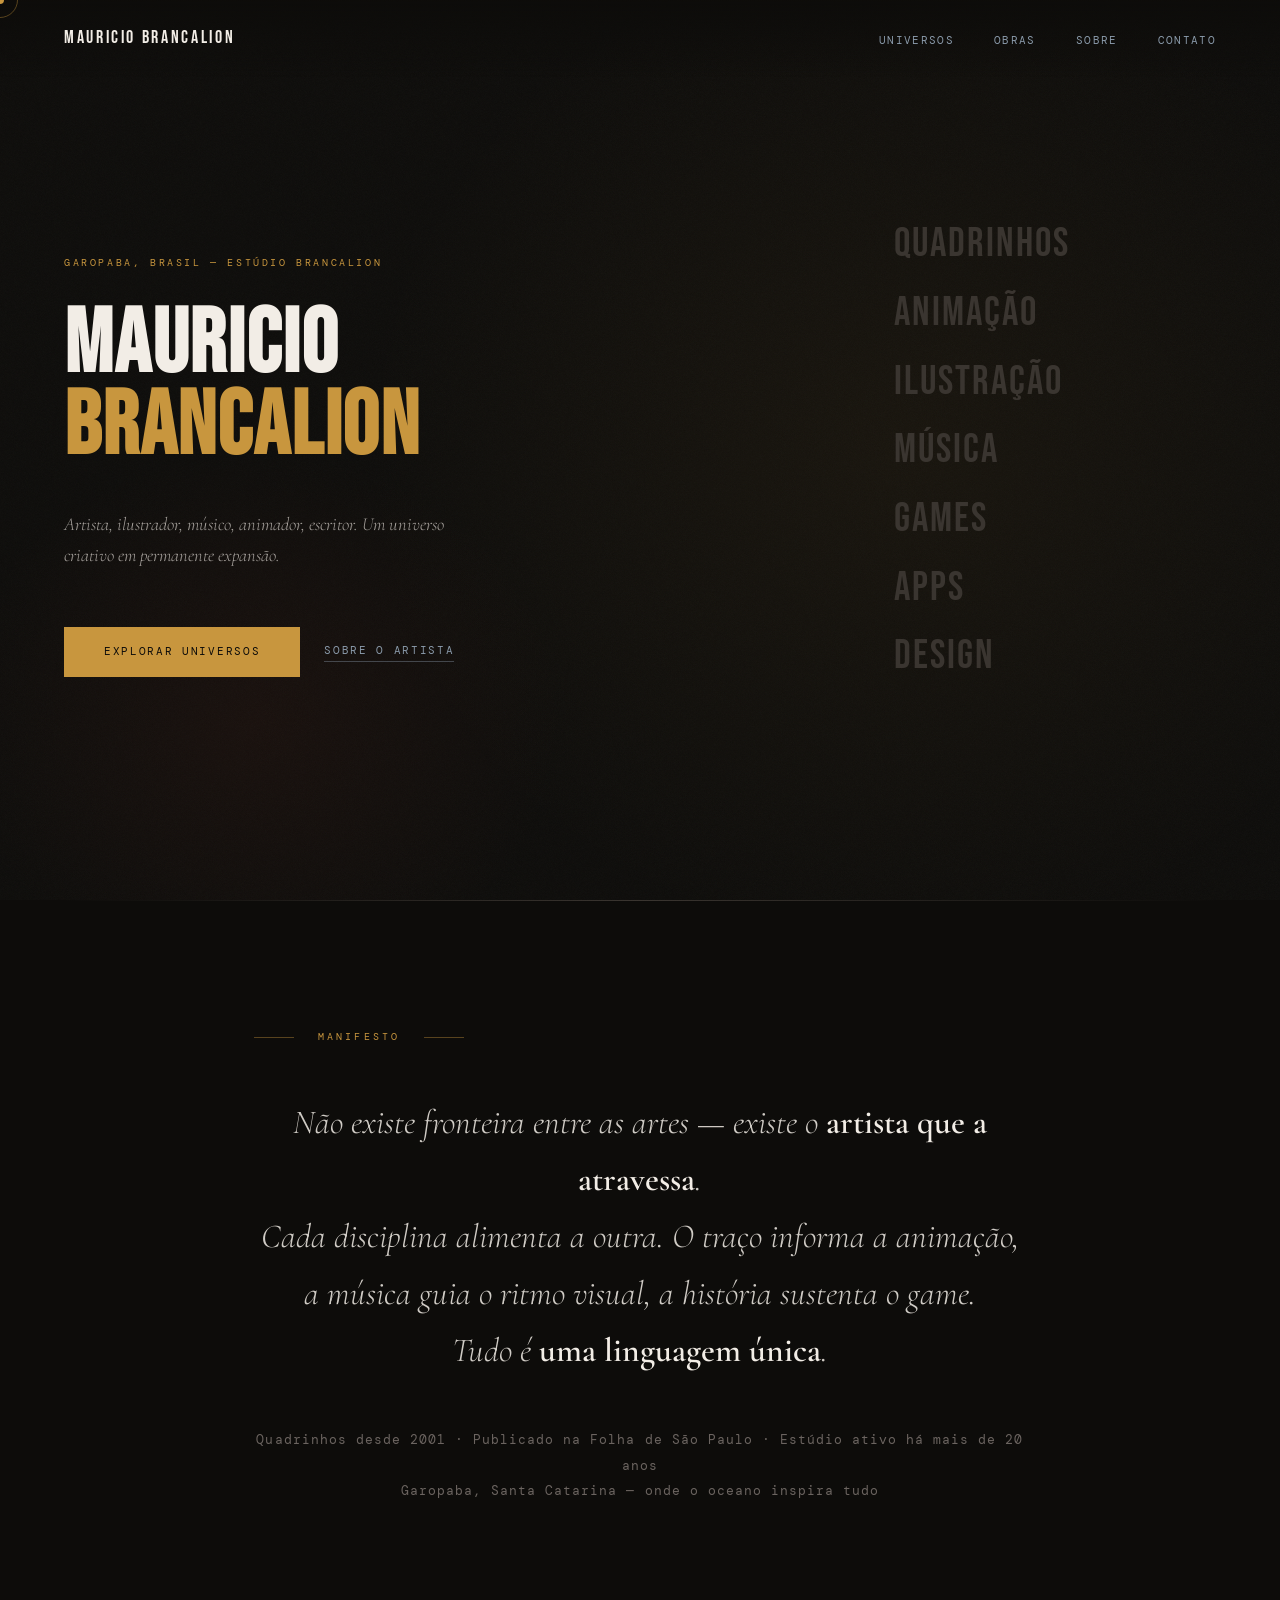
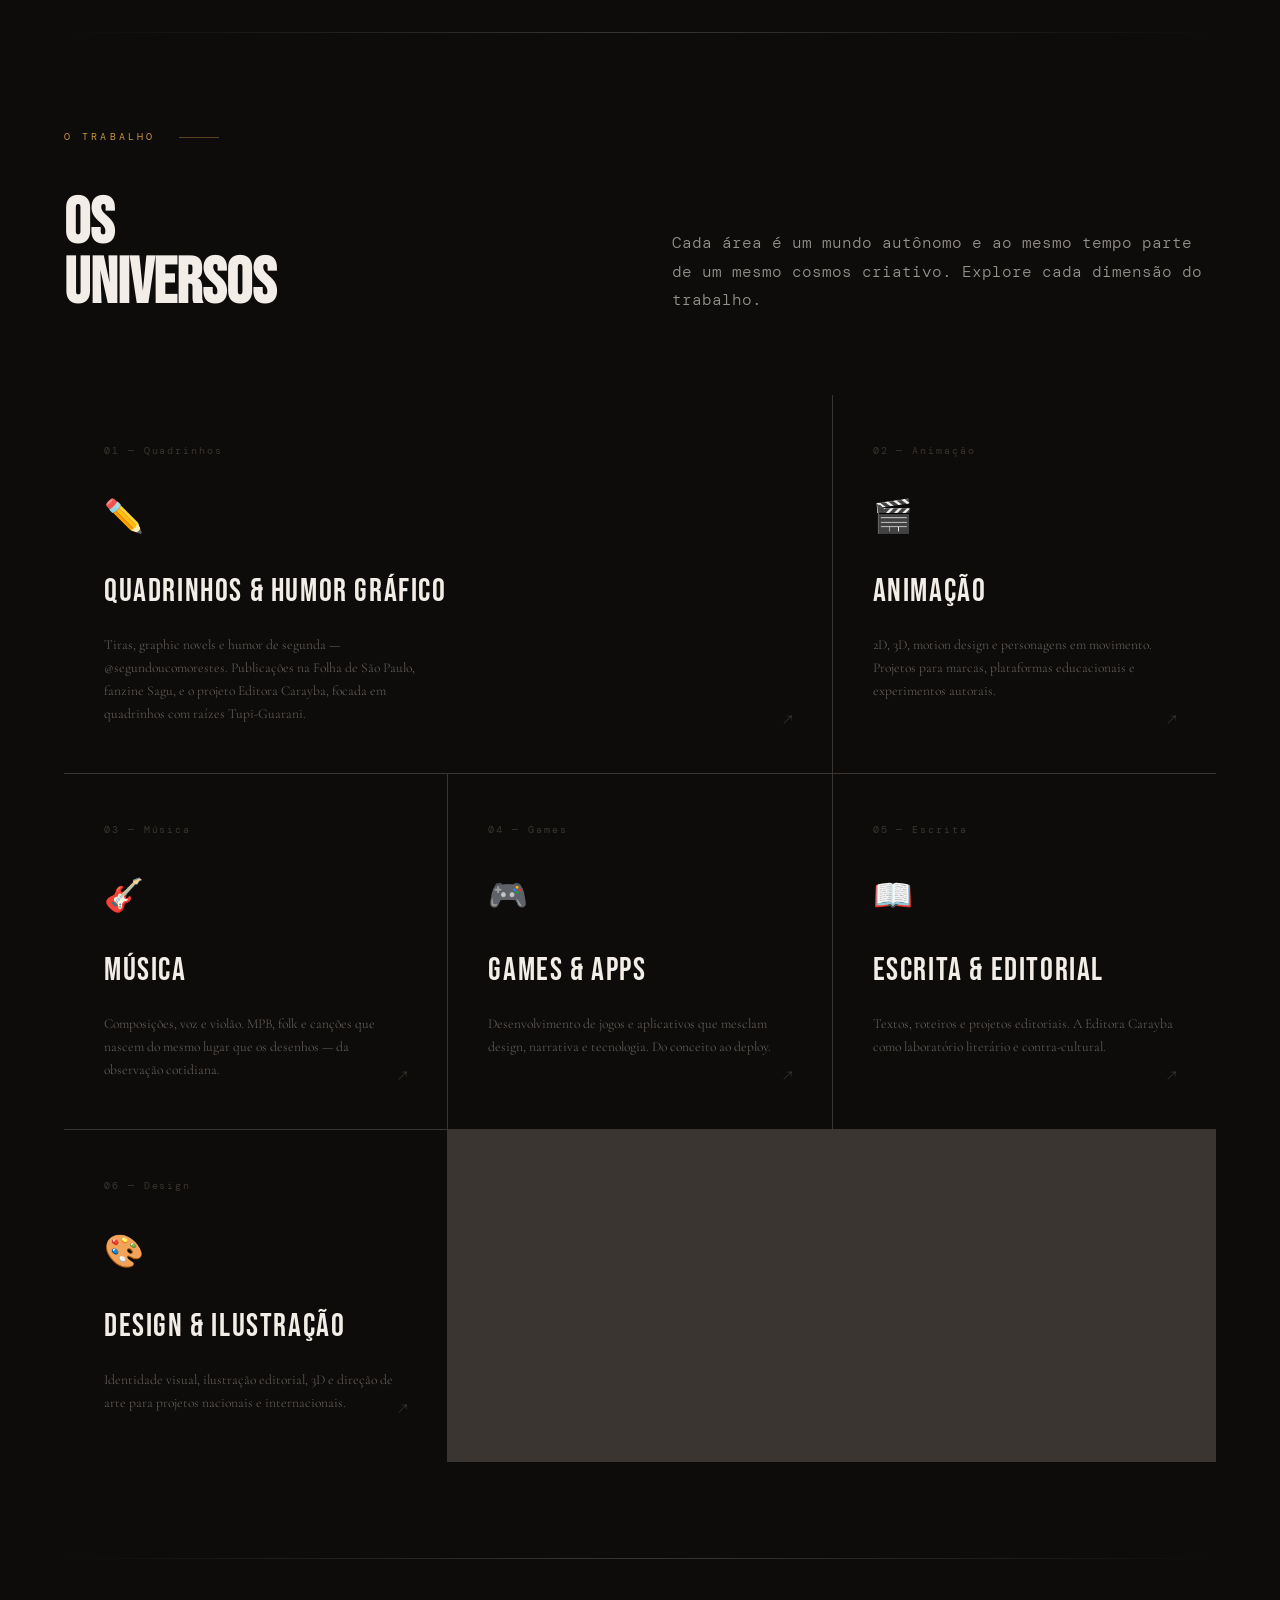
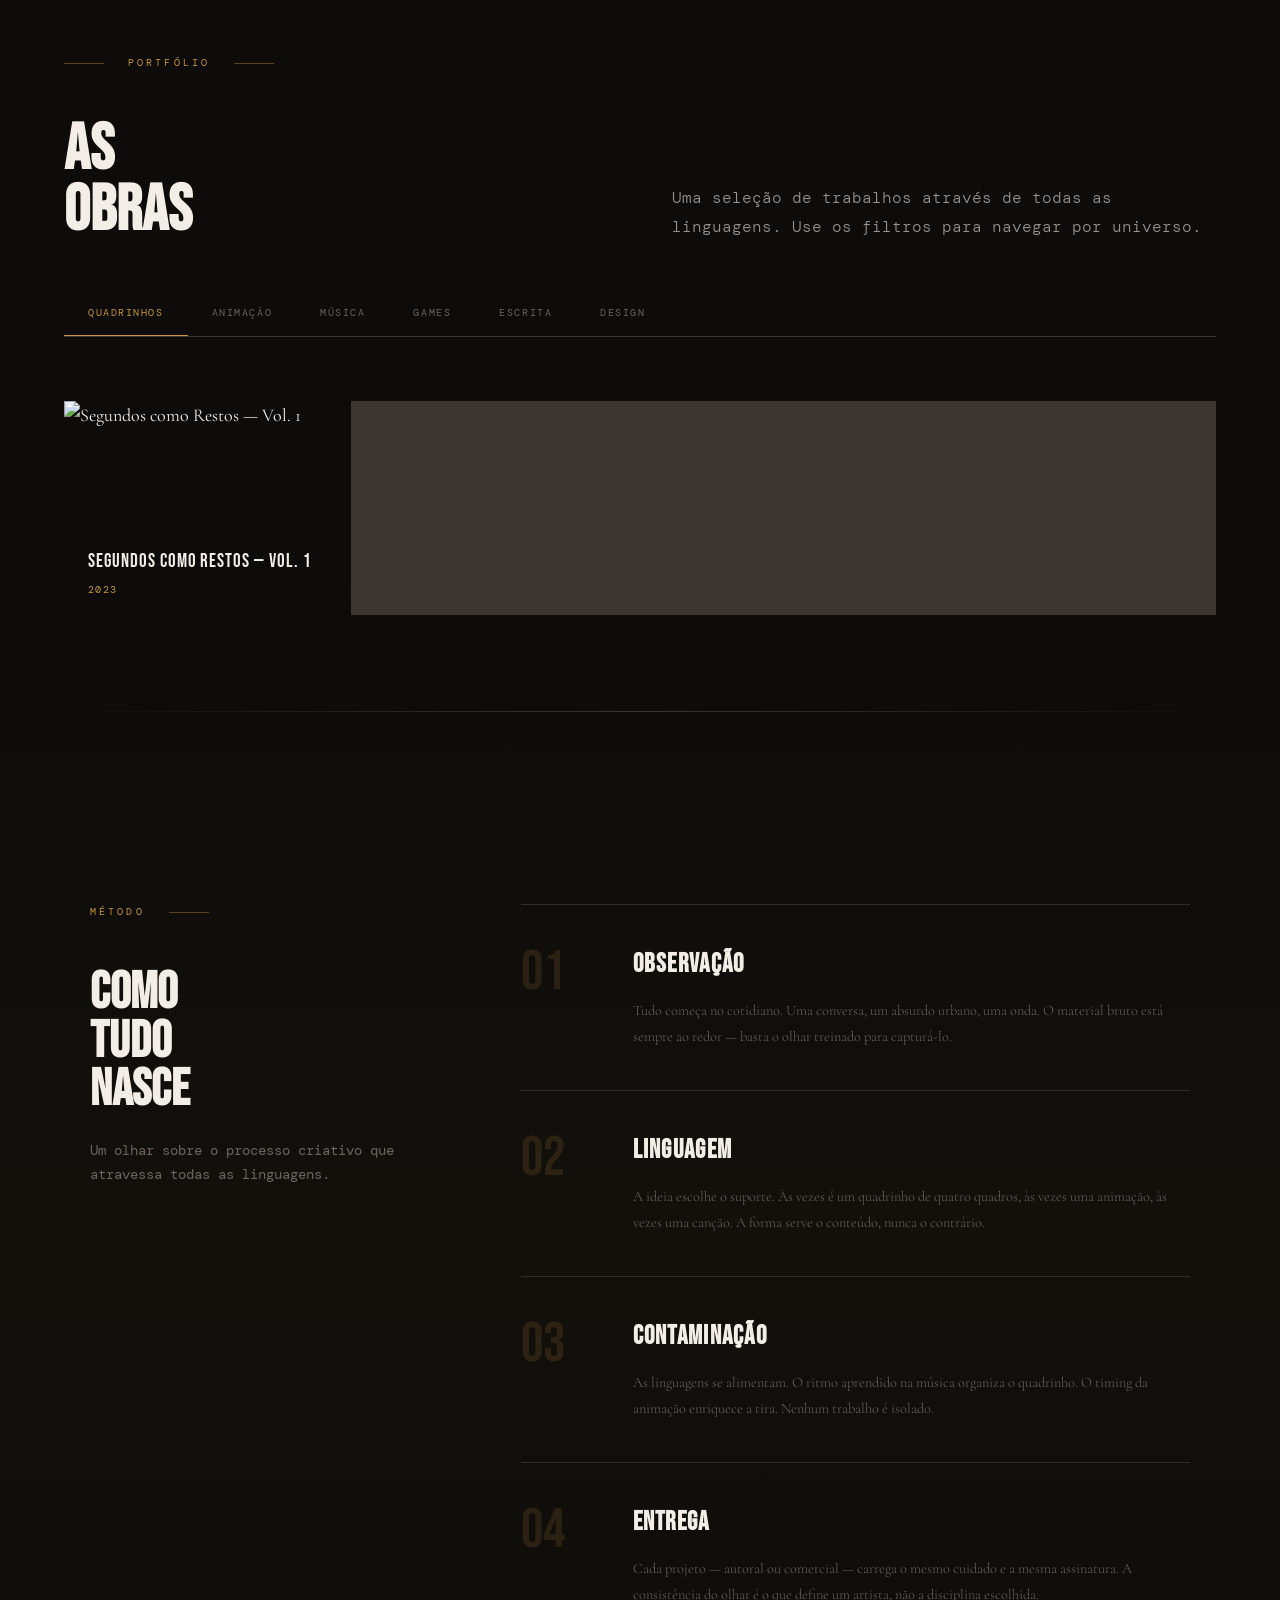
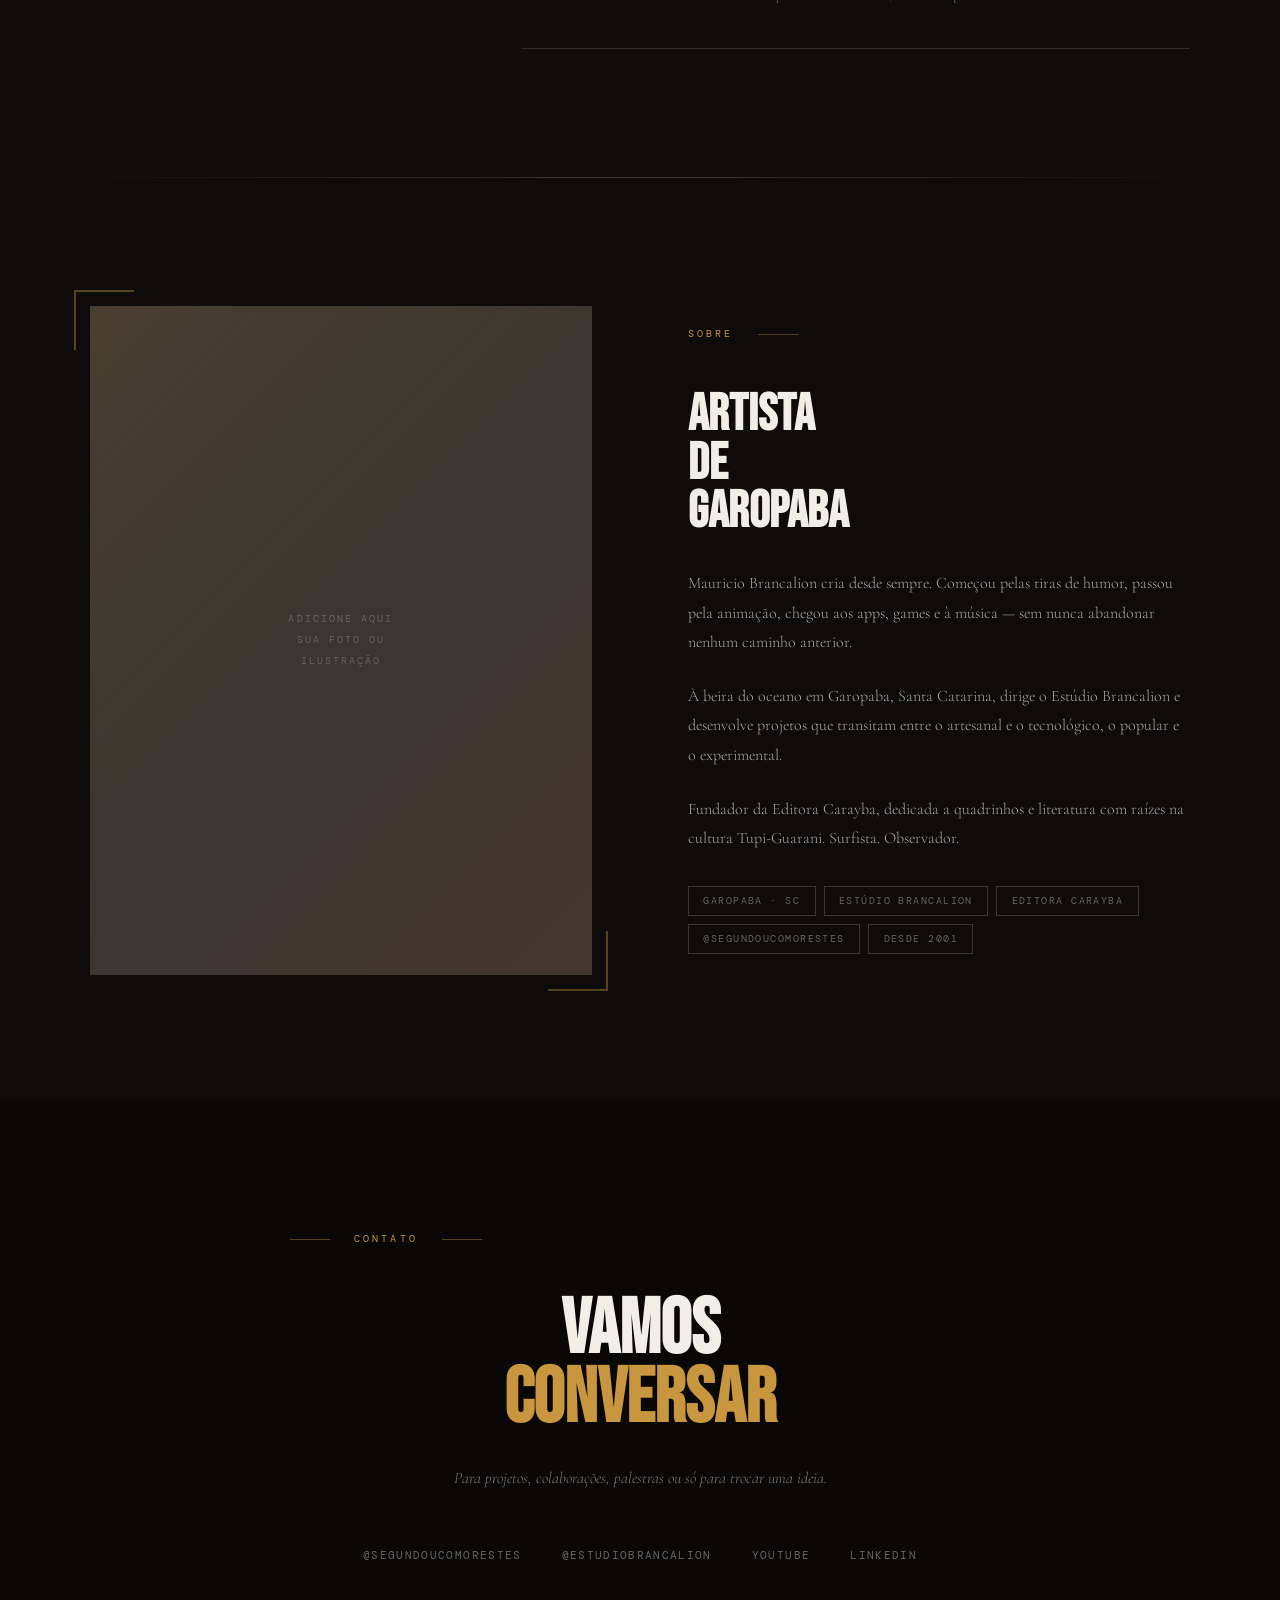
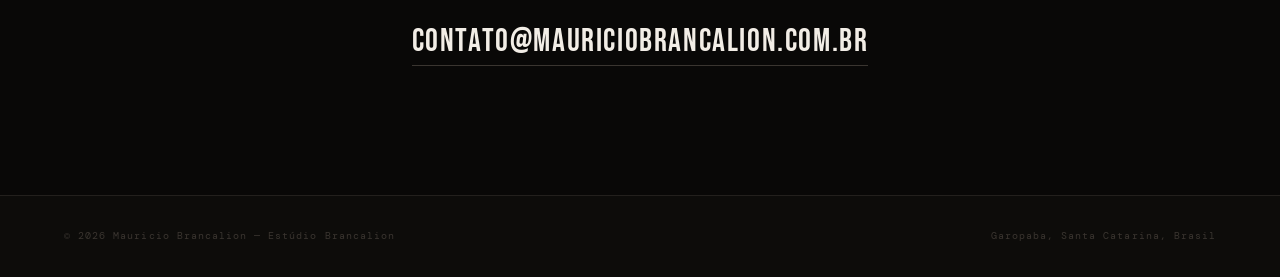
==== index.html @ 45f0e04e "Add files via upload" ====
<!DOCTYPE html>
<html lang="pt-BR">
<head>
<meta charset="UTF-8">
<meta name="viewport" content="width=device-width, initial-scale=1.0">
<meta name="description" content="Mauricio Brancalion — Artista multimídia. Quadrinhos, animação, música, games, design e escrita. Garopaba, Brasil.">
<meta property="og:title" content="Mauricio Brancalion">
<meta property="og:description" content="Artista multimídia. Um universo criativo em permanente expansão.">
<meta property="og:image" content="assets/images/og-image.jpg">
<title>Mauricio Brancalion</title>
<link rel="stylesheet" href="assets/css/base.css">
<style>
/* ── HERO ─────────────────────────────────────────── */
#hero {
  min-height: 100vh;
  display: grid;
  grid-template-columns: 1fr 1fr;
  position: relative;
  overflow: hidden;
}
.hero-bg {
  position: absolute; inset: 0;
  background:
    radial-gradient(ellipse 60% 80% at 70% 50%, rgba(200,150,62,0.06) 0%, transparent 70%),
    radial-gradient(ellipse 40% 50% at 20% 80%, rgba(158,61,43,0.08) 0%, transparent 60%);
}
.hero-grain {
  position: absolute; inset: 0; opacity: 0.035;
  background-image: url("data:image/svg+xml,%3Csvg viewBox='0 0 512 512' xmlns='http://www.w3.org/2000/svg'%3E%3Cfilter id='n'%3E%3CfeTurbulence type='fractalNoise' baseFrequency='0.75' numOctaves='4' stitchTiles='stitch'/%3E%3C/filter%3E%3Crect width='100%25' height='100%25' filter='url(%23n)'/%3E%3C/svg%3E");
  background-size: 256px;
}
.hero-left {
  display: flex; flex-direction: column; justify-content: center;
  padding: 8rem 4rem 6rem; position: relative; z-index: 2;
}
.hero-eyebrow {
  font-family: var(--mono); font-size: 0.65rem;
  letter-spacing: 0.25em; text-transform: uppercase;
  color: var(--amber); margin-bottom: 2rem;
  opacity: 0; animation: fadeUp 0.8s ease 0.3s forwards;
}
.hero-name {
  font-family: var(--display);
  font-size: clamp(3.5rem, 7vw, 7rem);
  line-height: 0.92; letter-spacing: 0.02em; color: var(--paper);
  opacity: 0; animation: fadeUp 0.8s ease 0.5s forwards;
}
.hero-name span { display: block; color: var(--amber); }
.hero-tagline {
  margin-top: 2.5rem; font-size: 1.15rem; font-weight: 300;
  font-style: italic; color: rgba(242,237,230,0.65); max-width: 380px;
  line-height: 1.7; opacity: 0; animation: fadeUp 0.8s ease 0.7s forwards;
}
.hero-cta {
  margin-top: 3.5rem; display: flex; gap: 1.5rem; align-items: center;
  opacity: 0; animation: fadeUp 0.8s ease 0.9s forwards;
}
.hero-right {
  position: relative; display: flex;
  align-items: center; justify-content: center; z-index: 2;
}
.hero-disciplines { display: flex; flex-direction: column; gap: 0.2rem; padding: 4rem 2rem; }
.discipline-item {
  font-family: var(--display);
  font-size: clamp(1.8rem, 3.2vw, 3rem);
  letter-spacing: 0.05em; color: var(--dim);
  transition: color 0.3s, transform 0.3s; cursor: none;
  display: flex; align-items: center; gap: 1rem;
  opacity: 0; animation: slideRight 0.6s ease forwards;
}
.discipline-item:nth-child(1){animation-delay:0.6s}
.discipline-item:nth-child(2){animation-delay:0.75s}
.discipline-item:nth-child(3){animation-delay:0.9s}
.discipline-item:nth-child(4){animation-delay:1.05s}
.discipline-item:nth-child(5){animation-delay:1.2s}
.discipline-item:nth-child(6){animation-delay:1.35s}
.discipline-item:nth-child(7){animation-delay:1.5s}
.discipline-item:hover { color: var(--paper); transform: translateX(12px); }
.discipline-item:hover .d-num { color: var(--amber); }
.d-num {
  font-family: var(--mono); font-size: 0.6rem;
  color: transparent; transition: color 0.3s; min-width: 28px;
}

/* ── MANIFESTO ────────────────────────────────────── */
#manifesto { padding: 8rem 4rem; max-width: 900px; margin: 0 auto; text-align: center; }
.manifesto-text {
  font-size: clamp(1.4rem, 2.8vw, 2.1rem);
  font-weight: 300; line-height: 1.7;
  color: rgba(242,237,230,0.85); font-style: italic;
}
.manifesto-text strong { font-style: normal; font-weight: 600; color: var(--paper); }
.manifesto-sub {
  margin-top: 3rem; font-family: var(--mono); font-size: 0.8rem;
  color: var(--mid); letter-spacing: 0.08em; line-height: 2;
}

/* ── UNIVERSOS ────────────────────────────────────── */
#universos { padding: 6rem 4rem; }
.universos-intro {
  display: grid; grid-template-columns: 1fr 1fr;
  gap: 4rem; margin-bottom: 5rem; align-items: end;
}
.universos-intro h2 {
  font-family: var(--display); font-size: clamp(3rem, 5vw, 5rem); line-height: 0.95;
}
.universos-intro p {
  font-size: 1rem; font-weight: 300; color: rgba(242,237,230,0.6);
  line-height: 1.8; font-family: var(--mono);
}
.universos-grid {
  display: grid; grid-template-columns: repeat(3, 1fr);
  gap: 1px; background: var(--dim);
}
.universo-card {
  background: var(--ink); padding: 3rem 2.5rem;
  position: relative; overflow: hidden; cursor: none;
  transition: background 0.4s; text-decoration: none;
  color: inherit; display: block;
}
.universo-card:hover { background: #141210; }
.universo-card::after {
  content: ''; position: absolute; bottom: 0; left: 0;
  height: 3px; width: 0;
  background: var(--card-color, var(--amber));
  transition: width 0.4s ease;
}
.universo-card:hover::after { width: 100%; }
.universo-card.wide { grid-column: span 2; }
.card-num { font-family: var(--mono); font-size: 0.6rem; color: var(--dim); letter-spacing: 0.2em; margin-bottom: 2rem; }
.card-icon { font-size: 2rem; margin-bottom: 1.5rem; display: block; }
.card-title {
  font-family: var(--display); font-size: 2rem; letter-spacing: 0.05em;
  margin-bottom: 1rem; color: var(--paper); transition: color 0.3s;
}
.universo-card:hover .card-title { color: var(--card-color, var(--amber)); }
.card-desc { font-size: 0.85rem; color: var(--mid); line-height: 1.7; font-weight: 300; max-width: 320px; }
.card-arrow {
  position: absolute; bottom: 2.5rem; right: 2.5rem;
  font-size: 1.2rem; color: var(--dim); transition: transform 0.3s, color 0.3s;
}
.universo-card:hover .card-arrow { transform: translate(4px,-4px); color: var(--card-color, var(--amber)); }

/* ── OBRAS ────────────────────────────────────────── */
#obras { padding: 6rem 4rem; }
.obras-tabs {
  display: flex; gap: 0; margin-bottom: 4rem;
  border-bottom: 1px solid var(--dim); overflow-x: auto;
  position: relative; z-index: 1;
}
.obras-nav-btn {
  font-family: var(--mono); font-size: 0.65rem; letter-spacing: 0.15em;
  text-transform: uppercase; padding: 1rem 1.5rem;
  background: none; border: none; color: var(--mid);
  cursor: none; transition: color 0.3s;
  border-bottom: 2px solid transparent; margin-bottom: -1px;
  white-space: nowrap;
}
.obras-nav-btn:hover { color: var(--paper); }
.obras-nav-btn.active { color: var(--amber); border-bottom-color: var(--amber); }
.obras-panel { display: none; }
.obras-panel.active { display: block; }
.obras-grid {
  display: grid; grid-template-columns: repeat(auto-fill, minmax(280px, 1fr));
  gap: 2px; background: var(--dim);
}
.obra-card {
  background: var(--ink); position: relative; overflow: hidden;
  cursor: none; aspect-ratio: 4/3; display: flex; align-items: flex-end;
}
.obra-card img {
  position: absolute; inset: 0; width: 100%; height: 100%;
  object-fit: cover; transition: transform 0.5s ease, filter 0.4s;
  filter: grayscale(0.2);
}
.obra-card:hover img { transform: scale(1.04); filter: grayscale(0); }
.obra-info {
  position: relative; z-index: 2; padding: 1.5rem;
  background: linear-gradient(to top, rgba(13,12,10,0.95) 0%, transparent 100%);
  width: 100%; transform: translateY(6px);
  transition: transform 0.3s;
}
.obra-card:hover .obra-info { transform: translateY(0); }
.obra-titulo { font-family: var(--display); font-size: 1.2rem; letter-spacing: 0.05em; }
.obra-ano { font-family: var(--mono); font-size: 0.6rem; color: var(--amber); letter-spacing: 0.15em; margin-top: 0.3rem; }
.obra-placeholder {
  position: absolute; inset: 0; background: var(--dim);
  display: flex; align-items: center; justify-content: center;
}
.obra-placeholder-txt { font-family: var(--mono); font-size: 0.65rem; color: var(--mid); letter-spacing: 0.15em; }
.obras-vazio {
  padding: 6rem 2rem; text-align: center;
  font-family: var(--mono); font-size: 0.8rem; color: var(--dim);
  letter-spacing: 0.1em; line-height: 2.5;
}

/* ── PROCESSO ─────────────────────────────────────── */
#processo {
  padding: 8rem 4rem;
  background: linear-gradient(180deg, transparent 0%, rgba(200,150,62,0.03) 50%, transparent 100%);
}
.processo-inner { max-width: 1100px; margin: 0 auto; }
.processo-grid { display: grid; grid-template-columns: 1fr 2fr; gap: 6rem; margin-top: 4rem; }
.processo-sticky { position: sticky; top: 6rem; }
.processo-sticky h2 { font-family: var(--display); font-size: clamp(2.5rem, 4vw, 4rem); line-height: 0.95; margin-bottom: 1.5rem; }
.processo-sticky p { font-size: 0.85rem; font-family: var(--mono); color: var(--mid); line-height: 1.8; }
.processo-items { display: flex; flex-direction: column; }
.processo-item {
  padding: 2.5rem 0; border-bottom: 1px solid rgba(58,53,48,0.8);
  display: grid; grid-template-columns: 80px 1fr; gap: 2rem;
}
.processo-item:first-child { border-top: 1px solid rgba(58,53,48,0.8); }
.pi-num {
  font-family: var(--display); font-size: 3.5rem;
  color: rgba(200,150,62,0.15); line-height: 1; transition: color 0.3s;
}
.processo-item:hover .pi-num { color: rgba(200,150,62,0.5); }
.pi-content h3 { font-family: var(--display); font-size: 1.6rem; letter-spacing: 0.05em; margin-bottom: 0.75rem; }
.pi-content p { font-size: 0.9rem; font-weight: 300; color: var(--mid); line-height: 1.8; }

/* ── SOBRE ────────────────────────────────────────── */
#sobre { padding: 8rem 4rem; }
.sobre-inner { max-width: 1100px; margin: 0 auto; display: grid; grid-template-columns: 1fr 1fr; gap: 6rem; align-items: center; }
.sobre-visual { position: relative; }
.sobre-photo {
  width: 100%; aspect-ratio: 3/4; object-fit: cover;
  filter: grayscale(0.15); display: block;
}
.sobre-photo-placeholder {
  width: 100%; aspect-ratio: 3/4;
  background: var(--dim); position: relative; overflow: hidden;
  display: flex; align-items: center; justify-content: center; flex-direction: column; gap: 1rem;
}
.sobre-photo-placeholder::before {
  content: ''; position: absolute; inset: 0;
  background: linear-gradient(135deg, rgba(200,150,62,0.1) 0%, transparent 50%),
              linear-gradient(315deg, rgba(158,61,43,0.1) 0%, transparent 50%);
}
.photo-label { font-family: var(--mono); font-size: 0.65rem; letter-spacing: 0.2em; color: var(--mid); text-transform: uppercase; text-align: center; line-height: 2; position: relative; }
.frame-tl { position: absolute; top: -16px; left: -16px; width: 60px; height: 60px; border-top: 2px solid var(--amber); border-left: 2px solid var(--amber); opacity: 0.4; }
.frame-br { position: absolute; bottom: -16px; right: -16px; width: 60px; height: 60px; border-bottom: 2px solid var(--amber); border-right: 2px solid var(--amber); opacity: 0.4; }
.sobre-text h2 { font-family: var(--display); font-size: clamp(2.5rem, 4vw, 4rem); line-height: 0.95; margin-bottom: 2rem; }
.sobre-text p { font-size: 1rem; font-weight: 300; color: rgba(242,237,230,0.7); line-height: 1.85; margin-bottom: 1.5rem; }
.sobre-tags { display: flex; flex-wrap: wrap; gap: 0.5rem; margin-top: 2rem; }
.tag {
  font-family: var(--mono); font-size: 0.6rem; letter-spacing: 0.15em;
  text-transform: uppercase; padding: 0.4rem 0.9rem;
  border: 1px solid var(--dim); color: var(--mid);
  transition: border-color 0.3s, color 0.3s; cursor: none;
}
.tag:hover { border-color: var(--amber); color: var(--amber); }

/* ── CONTATO ──────────────────────────────────────── */
#contato { padding: 8rem 4rem; background: #090807; text-align: center; }
.contato-inner { max-width: 700px; margin: 0 auto; }
.contato-inner h2 { font-family: var(--display); font-size: clamp(3rem, 6vw, 6rem); line-height: 0.9; margin-bottom: 2rem; }
.contato-inner h2 span { color: var(--amber); }
.contato-inner > p { font-size: 1rem; font-weight: 300; font-style: italic; color: rgba(242,237,230,0.5); margin-bottom: 3rem; }
.social-links { display: flex; justify-content: center; flex-wrap: wrap; gap: 2.5rem; list-style: none; margin-bottom: 3rem; }
.social-links a { font-family: var(--mono); font-size: 0.7rem; letter-spacing: 0.12em; text-transform: uppercase; color: var(--mid); text-decoration: none; transition: color 0.3s; }
.social-links a:hover { color: var(--amber); }
.contato-email {
  font-family: var(--display); font-size: clamp(1.2rem, 2.5vw, 2rem);
  letter-spacing: 0.05em; color: var(--paper); text-decoration: none;
  border-bottom: 1px solid var(--dim); padding-bottom: 4px;
  transition: border-color 0.3s, color 0.3s;
}
.contato-email:hover { color: var(--amber); border-color: var(--amber); }

/* ── MOBILE ───────────────────────────────────────── */
@media (max-width: 900px) {
  #hero { grid-template-columns: 1fr; }
  .hero-left { padding: 7rem 1.5rem 3rem; }
  .hero-right { padding: 2rem 1.5rem 4rem; }
  .hero-disciplines { padding: 0; }
  #manifesto { padding: 5rem 1.5rem; }
  #universos { padding: 5rem 1.5rem; }
  .universos-intro { grid-template-columns: 1fr; gap: 2rem; }
  .universos-grid { grid-template-columns: 1fr; }
  .universo-card.wide { grid-column: span 1; }
  #obras { padding: 5rem 1.5rem; }
  #processo { padding: 5rem 1.5rem; }
  .processo-grid { grid-template-columns: 1fr; gap: 3rem; }
  .processo-sticky { position: static; }
  #sobre { padding: 5rem 1.5rem; }
  .sobre-inner { grid-template-columns: 1fr; gap: 3rem; }
  #contato { padding: 5rem 1.5rem; }
}
</style>
</head>
<body>

<div class="cursor" id="cursor"></div>
<div class="cursor-ring" id="cursorRing"></div>

<nav>
  <a href="#" class="nav-logo">MAURICIO BRANCALION</a>
  <ul class="nav-links">
    <li><a href="#universos">Universos</a></li>
    <li><a href="#obras">Obras</a></li>
    <li><a href="#sobre">Sobre</a></li>
    <li><a href="#contato">Contato</a></li>
  </ul>
</nav>

<!-- ── HERO ── -->
<section id="hero">
  <div class="hero-bg"></div>
  <div class="hero-grain"></div>
  <div class="hero-left">
    <p class="hero-eyebrow">Garopaba, Brasil — Estúdio Brancalion</p>
    <h1 class="hero-name">
      Mauricio<br>
      <span>Brancalion</span>
    </h1>
    <p class="hero-tagline">Artista, ilustrador, músico, animador, escritor. Um universo criativo em permanente expansão.</p>
    <div class="hero-cta">
      <a href="#universos" class="btn-primary">Explorar universos</a>
      <a href="#sobre" class="btn-ghost">Sobre o artista</a>
    </div>
  </div>
  <div class="hero-right">
    <div class="hero-disciplines">
      <div class="discipline-item"><span class="d-num">01</span>Quadrinhos</div>
      <div class="discipline-item"><span class="d-num">02</span>Animação</div>
      <div class="discipline-item"><span class="d-num">03</span>Ilustração</div>
      <div class="discipline-item"><span class="d-num">04</span>Música</div>
      <div class="discipline-item"><span class="d-num">05</span>Games</div>
      <div class="discipline-item"><span class="d-num">06</span>Apps</div>
      <div class="discipline-item"><span class="d-num">07</span>Design</div>
    </div>
  </div>
</section>

<div class="divider"></div>

<!-- ── MANIFESTO ── -->
<section id="manifesto">
  <div class="section-label">Manifesto</div>
  <p class="manifesto-text reveal">
    Não existe fronteira entre as artes —
    existe o <strong>artista que a atravessa</strong>.<br>
    Cada disciplina alimenta a outra.
    O traço informa a animação,<br>
    a música guia o ritmo visual,
    a história sustenta o game.<br>
    Tudo é <strong>uma linguagem única</strong>.
  </p>
  <p class="manifesto-sub reveal">
    Quadrinhos desde 2001 · Publicado na Folha de São Paulo · Estúdio ativo há mais de 20 anos<br>
    Garopaba, Santa Catarina — onde o oceano inspira tudo
  </p>
</section>

<div class="divider"></div>

<!-- ── UNIVERSOS ── -->
<section id="universos">
  <div class="universos-intro reveal">
    <div>
      <div class="section-label left">O trabalho</div>
      <h2>Os<br>Universos</h2>
    </div>
    <p>Cada área é um mundo autônomo e ao mesmo tempo parte de um mesmo cosmos criativo. Explore cada dimensão do trabalho.</p>
  </div>
  <div class="universos-grid" id="universos-grid">
    <!-- preenchido via JS -->
  </div>
</section>

<div class="divider"></div>

<!-- ── OBRAS ── -->
<section id="obras">
  <div class="section-label">Portfólio</div>
  <div class="universos-intro reveal" style="margin-bottom:3rem">
    <div><h2>As<br>Obras</h2></div>
    <p>Uma seleção de trabalhos através de todas as linguagens. Use os filtros para navegar por universo.</p>
  </div>
  <div class="obras-tabs" id="obras-nav">
    <!-- abas preenchidas via JS -->
  </div>
  <div id="obras-panels">
    <!-- painéis preenchidos via JS -->
  </div>
</section>

<div class="divider"></div>

<!-- ── PROCESSO ── -->
<section id="processo">
  <div class="processo-inner">
    <div class="processo-grid">
      <div class="processo-sticky reveal">
        <div class="section-label left">Método</div>
        <h2>Como<br>tudo<br>nasce</h2>
        <p>Um olhar sobre o processo criativo que atravessa todas as linguagens.</p>
      </div>
      <div class="processo-items reveal">
        <div class="processo-item">
          <div class="pi-num">01</div>
          <div class="pi-content">
            <h3>Observação</h3>
            <p>Tudo começa no cotidiano. Uma conversa, um absurdo urbano, uma onda. O material bruto está sempre ao redor — basta o olhar treinado para capturá-lo.</p>
          </div>
        </div>
        <div class="processo-item">
          <div class="pi-num">02</div>
          <div class="pi-content">
            <h3>Linguagem</h3>
            <p>A ideia escolhe o suporte. Às vezes é um quadrinho de quatro quadros, às vezes uma animação, às vezes uma canção. A forma serve o conteúdo, nunca o contrário.</p>
          </div>
        </div>
        <div class="processo-item">
          <div class="pi-num">03</div>
          <div class="pi-content">
            <h3>Contaminação</h3>
            <p>As linguagens se alimentam. O ritmo aprendido na música organiza o quadrinho. O timing da animação enriquece a tira. Nenhum trabalho é isolado.</p>
          </div>
        </div>
        <div class="processo-item">
          <div class="pi-num">04</div>
          <div class="pi-content">
            <h3>Entrega</h3>
            <p>Cada projeto — autoral ou comercial — carrega o mesmo cuidado e a mesma assinatura. A consistência do olhar é o que define um artista, não a disciplina escolhida.</p>
          </div>
        </div>
      </div>
    </div>
  </div>
</section>

<div class="divider"></div>

<!-- ── SOBRE ── -->
<section id="sobre">
  <div class="sobre-inner">
    <div class="sobre-visual reveal">
      <div class="sobre-photo-placeholder" id="sobre-foto">
        <div class="photo-label">Adicione aqui<br>sua foto ou<br>ilustração</div>
      </div>
      <div class="frame-tl"></div>
      <div class="frame-br"></div>
    </div>
    <div class="sobre-text reveal">
      <div class="section-label left">Sobre</div>
      <h2>Artista<br>de<br>Garopaba</h2>
      <p id="sobre-bio-1">Mauricio Brancalion cria desde sempre. Começou pelas tiras de humor, passou pela animação, chegou aos apps, games e à música — sem nunca abandonar nenhum caminho anterior.</p>
      <p id="sobre-bio-2">À beira do oceano em Garopaba, Santa Catarina, dirige o Estúdio Brancalion e desenvolve projetos que transitam entre o artesanal e o tecnológico, o popular e o experimental.</p>
      <p>Fundador da Editora Carayba, dedicada a quadrinhos e literatura com raízes na cultura Tupi-Guarani. Surfista. Observador.</p>
      <div class="sobre-tags">
        <span class="tag">Garopaba · SC</span>
        <span class="tag">Estúdio Brancalion</span>
        <span class="tag">Editora Carayba</span>
        <span class="tag">@segundoucomorestes</span>
        <span class="tag">Desde 2001</span>
      </div>
    </div>
  </div>
</section>

<!-- ── CONTATO ── -->
<section id="contato">
  <div class="contato-inner reveal">
    <div class="section-label">Contato</div>
    <h2>Vamos<br><span>conversar</span></h2>
    <p>Para projetos, colaborações, palestras ou só para trocar uma ideia.</p>
    <ul class="social-links" id="social-links">
      <!-- preenchido via JS -->
    </ul>
    <a href="mailto:contato@mauriciobrancalion.com.br" class="contato-email" id="contato-email">
      contato@mauriciobrancalion.com.br
    </a>
  </div>
</section>

<footer>
  <p>© <span id="ano"></span> Mauricio Brancalion — Estúdio Brancalion</p>
  <p>Garopaba, Santa Catarina, Brasil</p>
</footer>

<script src="assets/js/main.js"></script>
<script>
document.getElementById('ano').textContent = new Date().getFullYear();

// Carrega dados do JSON e popula o site
fetch('dados.json')
  .then(r => r.json())
  .then(data => {
    // Universos grid
    const grid = document.getElementById('universos-grid');
    data.universos.forEach(u => {
      const a = document.createElement('a');
      a.href = `obras/${u.id}.html`;
      a.className = 'universo-card' + (u.destaque ? ' wide' : '');
      a.style.setProperty('--card-color', u.cor);
      a.innerHTML = `
        <div class="card-num">${u.num} — ${u.titulo.split('&')[0].trim()}</div>
        <span class="card-icon">${u.emoji}</span>
        <div class="card-title">${u.titulo}</div>
        <p class="card-desc">${u.descricao}</p>
        <span class="card-arrow">↗</span>`;
      grid.appendChild(a);
    });

    // Obras nav + panels
    const nav = document.getElementById('obras-nav');
    const panels = document.getElementById('obras-panels');

    data.universos.forEach((u, i) => {
      // botão
      const btn = document.createElement('button');
      btn.className = 'obras-nav-btn' + (i === 0 ? ' active' : '');
      btn.textContent = u.titulo.split('&')[0].trim().split(' ')[0];
      btn.dataset.target = u.id;
      btn.addEventListener('click', () => {
        document.querySelectorAll('.obras-nav-btn').forEach(b => b.classList.remove('active'));
        document.querySelectorAll('.obras-panel').forEach(p => p.classList.remove('active'));
        btn.classList.add('active');
        document.getElementById('panel-' + u.id).classList.add('active');
      });
      nav.appendChild(btn);

      // painel
      const panel = document.createElement('div');
      panel.className = 'obras-panel' + (i === 0 ? ' active' : '');
      panel.id = 'panel-' + u.id;

      const obras = data.obras[u.id] || [];
      if (obras.length === 0) {
        panel.innerHTML = `<div class="obras-vazio">
          Obras em breve.<br>
          <span style="color:var(--amber)">Use o painel admin para adicionar.</span>
        </div>`;
      } else {
        const g = document.createElement('div');
        g.className = 'obras-grid';
        obras.forEach(o => {
          const card = document.createElement('div');
          card.className = 'obra-card';
          card.innerHTML = o.imagem
            ? `<img src="${o.imagem}" alt="${o.titulo}" loading="lazy">
               <div class="obra-info">
                 <div class="obra-titulo">${o.titulo}</div>
                 <div class="obra-ano">${o.ano}</div>
               </div>`
            : `<div class="obra-placeholder">
                 <span class="obra-placeholder-txt">${o.titulo}</span>
               </div>
               <div class="obra-info">
                 <div class="obra-titulo">${o.titulo}</div>
                 <div class="obra-ano">${o.ano}</div>
               </div>`;
          g.appendChild(card);
        });
        panel.appendChild(g);
      }
      panels.appendChild(panel);
    });

    // Redes sociais
    const sl = document.getElementById('social-links');
    data.artista.redes.forEach(r => {
      const li = document.createElement('li');
      li.innerHTML = `<a href="${r.url}" target="_blank" rel="noopener">${r.handle}</a>`;
      sl.appendChild(li);
    });

    // Email
    const em = document.getElementById('contato-email');
    em.href = 'mailto:' + data.artista.email;
    em.textContent = data.artista.email;

    // Foto
    if (data.artista.foto && data.artista.foto !== 'assets/images/artista.jpg') {
      const fotoEl = document.getElementById('sobre-foto');
      fotoEl.outerHTML = `<img src="${data.artista.foto}" alt="Mauricio Brancalion" class="sobre-photo">`;
    }
  })
  .catch(() => console.warn('dados.json não encontrado — usando conteúdo estático.'));
</script>
</body>
</html>
---- assets/css/base.css ----
@import url('https://fonts.googleapis.com/css2?family=Cormorant+Garamond:ital,wght@0,300;0,400;0,600;1,300;1,400&family=DM+Mono:wght@300;400&family=Bebas+Neue&display=swap');

*, *::before, *::after { box-sizing: border-box; margin: 0; padding: 0; }

:root {
  --ink: #0d0c0a;
  --paper: #f2ede6;
  --amber: #c8963e;
  --rust: #9e3d2b;
  --sage: #5a7a5e;
  --slate: #8a9aaa;
  --dim: #3a3530;
  --mid: #6b6460;
  --serif: 'Cormorant Garamond', Georgia, serif;
  --mono: 'DM Mono', monospace;
  --display: 'Bebas Neue', sans-serif;
}

html { scroll-behavior: smooth; }

body {
  background: var(--ink);
  color: var(--paper);
  font-family: var(--serif);
  font-size: 18px;
  line-height: 1.6;
  overflow-x: hidden;
  cursor: none;
}

.cursor {
  position: fixed; width: 8px; height: 8px;
  background: var(--amber); border-radius: 50%;
  pointer-events: none; z-index: 9999;
  transition: transform 0.15s ease, opacity 0.15s;
  transform: translate(-50%, -50%);
}
.cursor-ring {
  position: fixed; width: 36px; height: 36px;
  border: 1px solid rgba(200,150,62,0.4); border-radius: 50%;
  pointer-events: none; z-index: 9998;
  transition: transform 0.35s ease, width 0.2s, height 0.2s, border-color 0.2s;
  transform: translate(-50%, -50%);
}

nav {
  position: fixed; top: 0; left: 0; right: 0;
  z-index: 100; display: flex;
  justify-content: space-between; align-items: center;
  padding: 1.5rem 4rem;
}
nav::before {
  content: ''; position: absolute; inset: 0;
  background: linear-gradient(to bottom, rgba(13,12,10,0.95), transparent);
  pointer-events: none;
}
.nav-logo {
  font-family: var(--display); font-size: 1.1rem;
  letter-spacing: 0.15em; color: var(--paper);
  text-decoration: none; position: relative;
}
.nav-links { display: flex; gap: 2.5rem; list-style: none; position: relative; }
.nav-links a {
  font-family: var(--mono); font-size: 0.7rem;
  letter-spacing: 0.12em; color: var(--slate);
  text-decoration: none; text-transform: uppercase; transition: color 0.3s;
}
.nav-links a:hover, .nav-links a.active { color: var(--amber); }

.section-label {
  font-family: var(--mono); font-size: 0.65rem;
  letter-spacing: 0.3em; text-transform: uppercase;
  color: var(--amber); margin-bottom: 3rem;
  display: flex; align-items: center; gap: 1.5rem;
}
.section-label::before, .section-label::after {
  content: ''; height: 1px; width: 40px;
  background: var(--amber); opacity: 0.4;
}
.section-label.left::before { display: none; }

.divider {
  height: 1px;
  background: linear-gradient(to right, transparent, var(--dim), transparent);
  margin: 0 4rem;
}

.btn-primary {
  font-family: var(--mono); font-size: 0.7rem;
  letter-spacing: 0.15em; text-transform: uppercase;
  padding: 1rem 2.5rem; background: var(--amber); color: var(--ink);
  text-decoration: none; border: none; cursor: none; display: inline-block;
  transition: background 0.3s, transform 0.2s;
}
.btn-primary:hover { background: #d4a44a; transform: translateY(-1px); }

.btn-ghost {
  font-family: var(--mono); font-size: 0.7rem;
  letter-spacing: 0.15em; text-transform: uppercase;
  color: var(--slate); text-decoration: none;
  border-bottom: 1px solid rgba(138,154,170,0.4);
  padding-bottom: 2px; transition: color 0.3s, border-color 0.3s;
}
.btn-ghost:hover { color: var(--paper); border-color: var(--paper); }

.reveal {
  opacity: 0; transform: translateY(30px);
  transition: opacity 0.8s ease, transform 0.8s ease;
}
.reveal.visible { opacity: 1; transform: none; }

@keyframes fadeUp {
  from { opacity: 0; transform: translateY(20px); }
  to { opacity: 1; transform: none; }
}
@keyframes slideRight {
  from { opacity: 0; transform: translateX(20px); }
  to { opacity: 1; transform: none; }
}

footer {
  padding: 2rem 4rem; display: flex;
  justify-content: space-between; align-items: center;
  border-top: 1px solid rgba(58,53,48,0.5);
}
footer p { font-family: var(--mono); font-size: 0.65rem; color: var(--dim); letter-spacing: 0.1em; }

@media (max-width: 900px) {
  nav { padding: 1.2rem 1.5rem; }
  .nav-links { display: none; }
  footer { padding: 1.5rem; flex-direction: column; gap: 1rem; text-align: center; }
  .divider { margin: 0 1.5rem; }
}
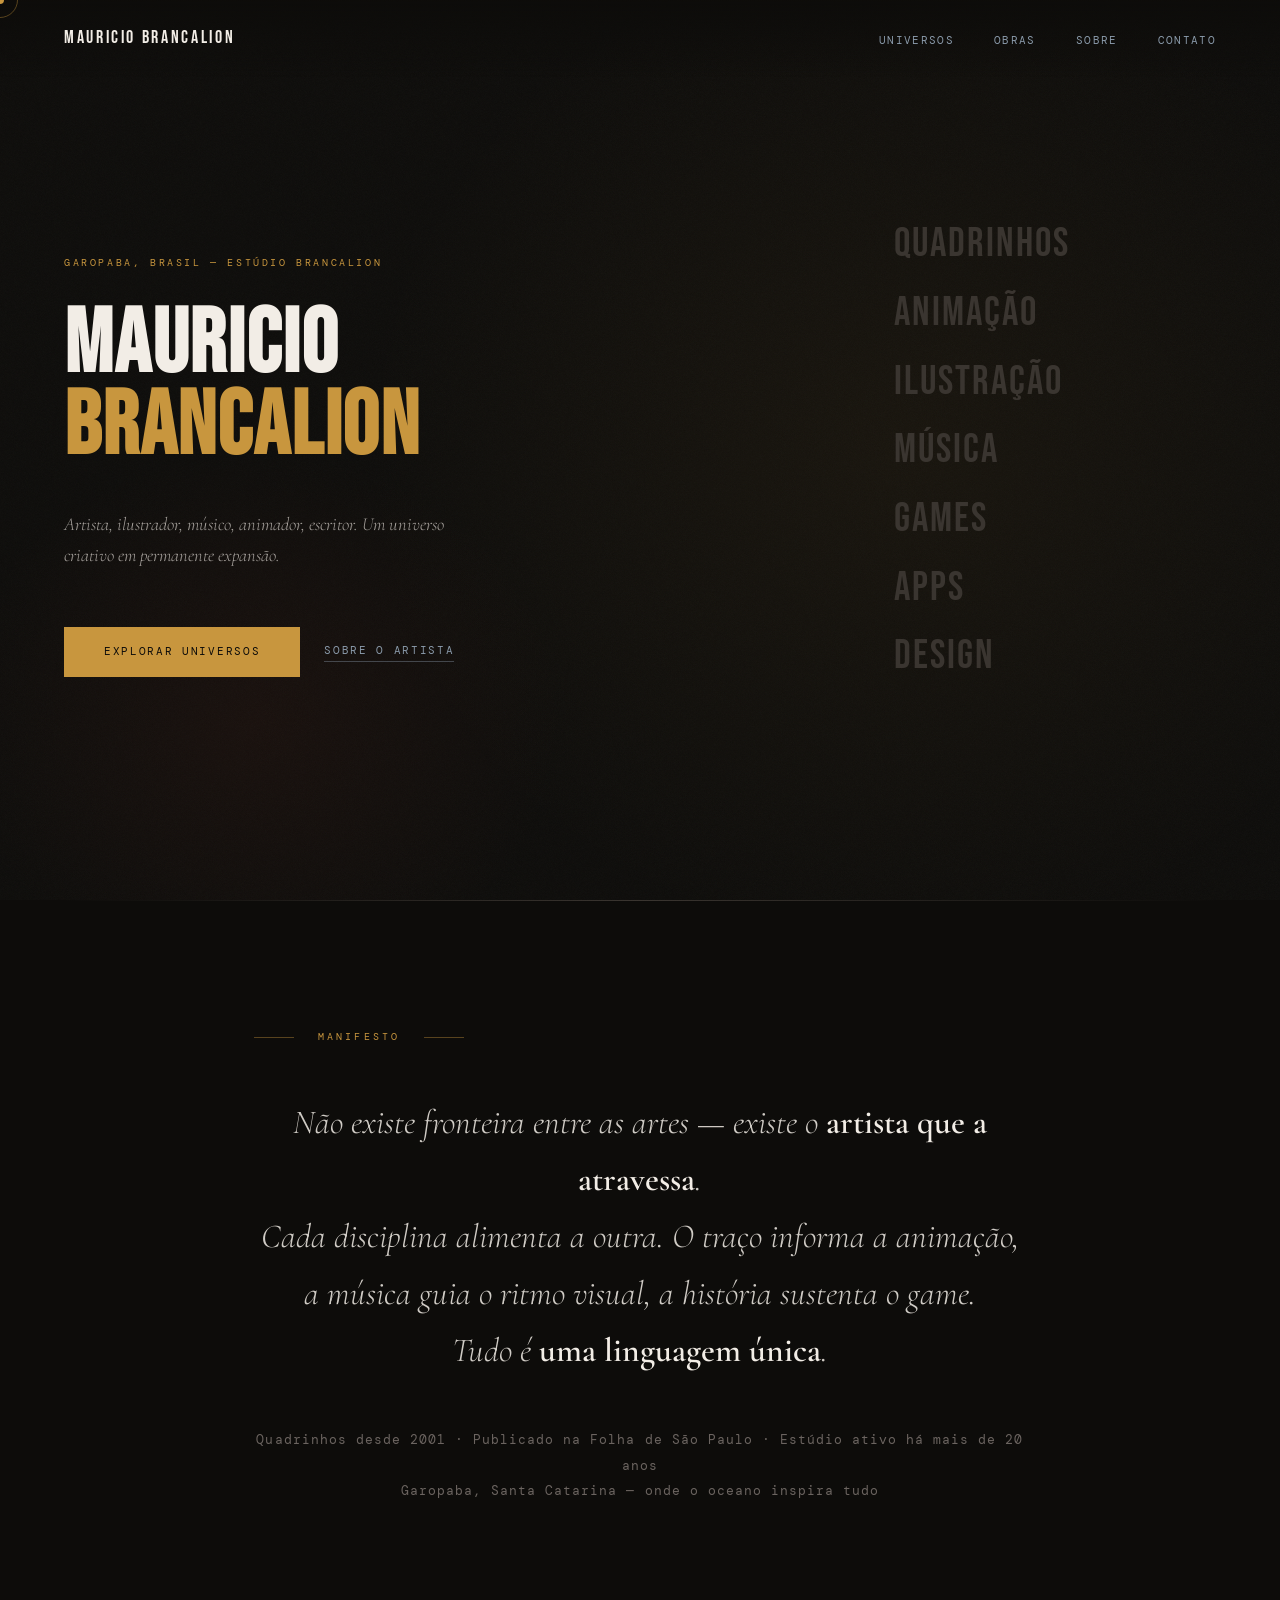
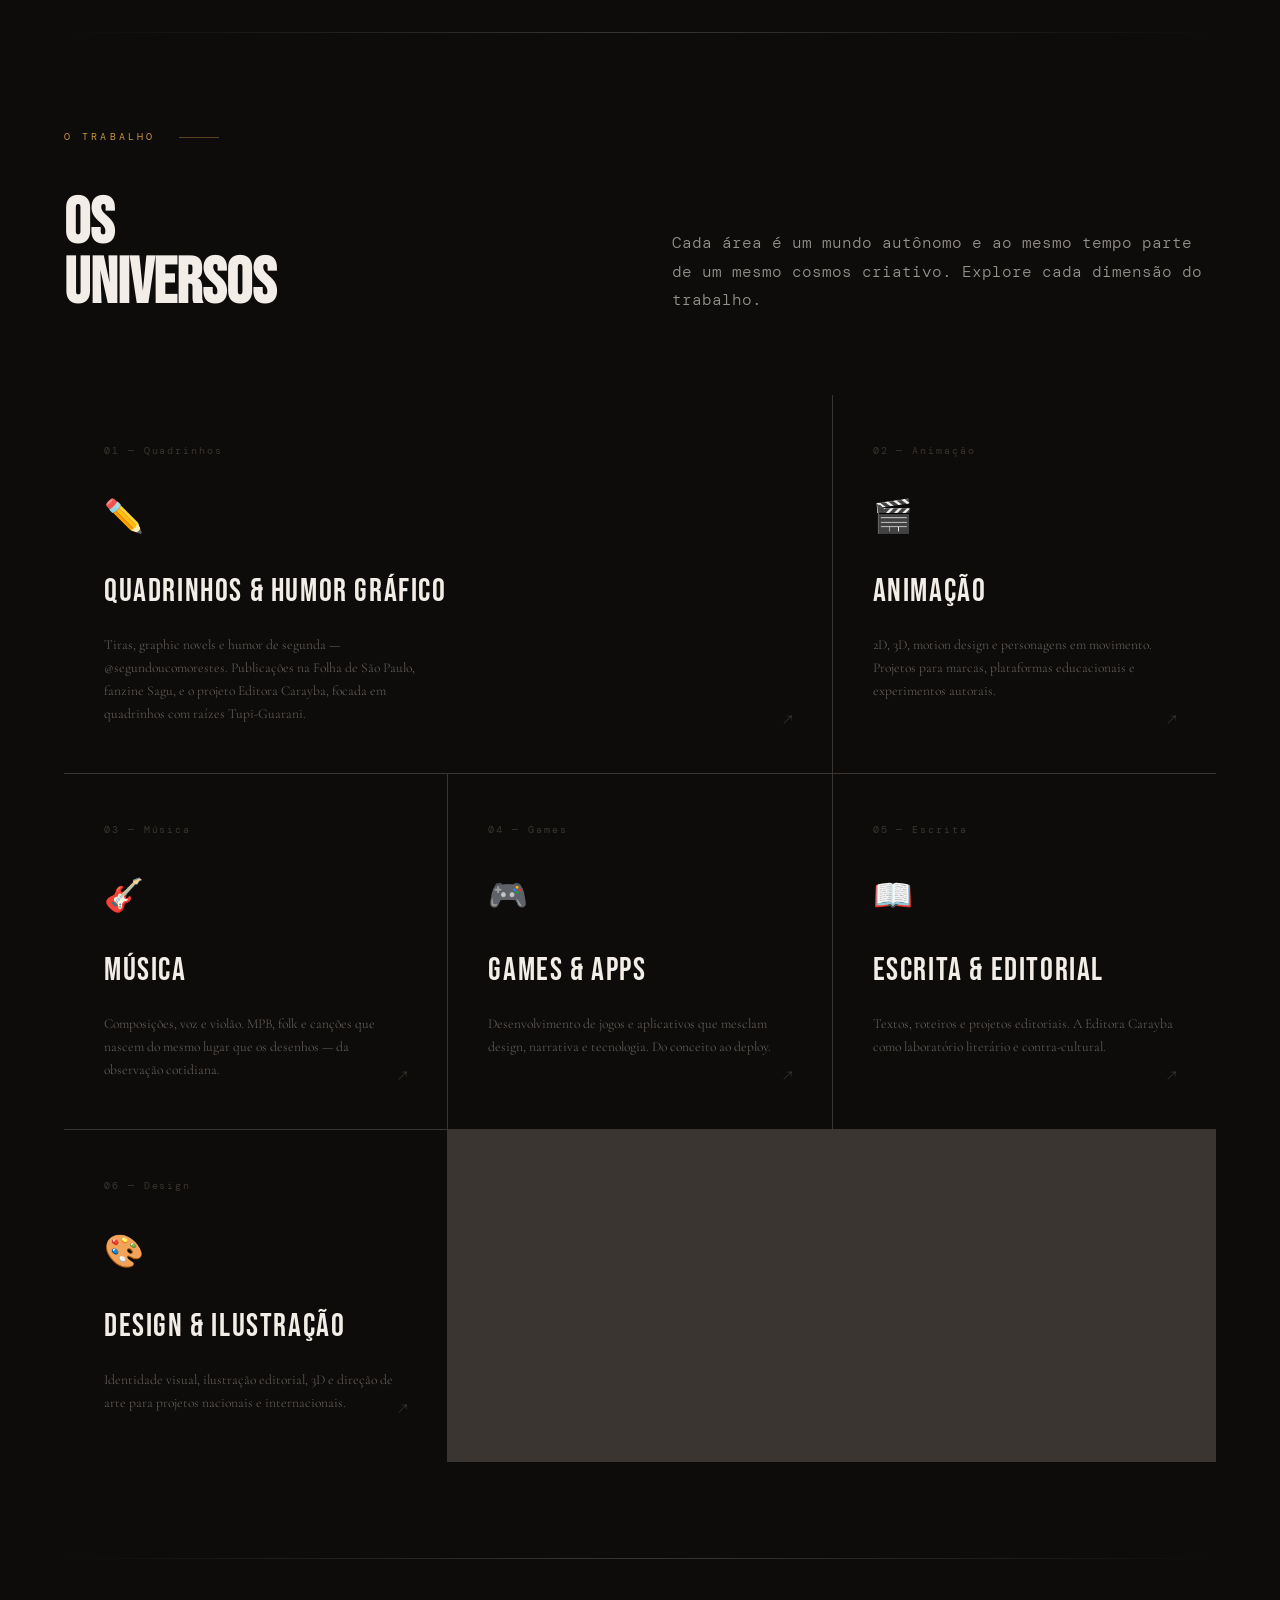
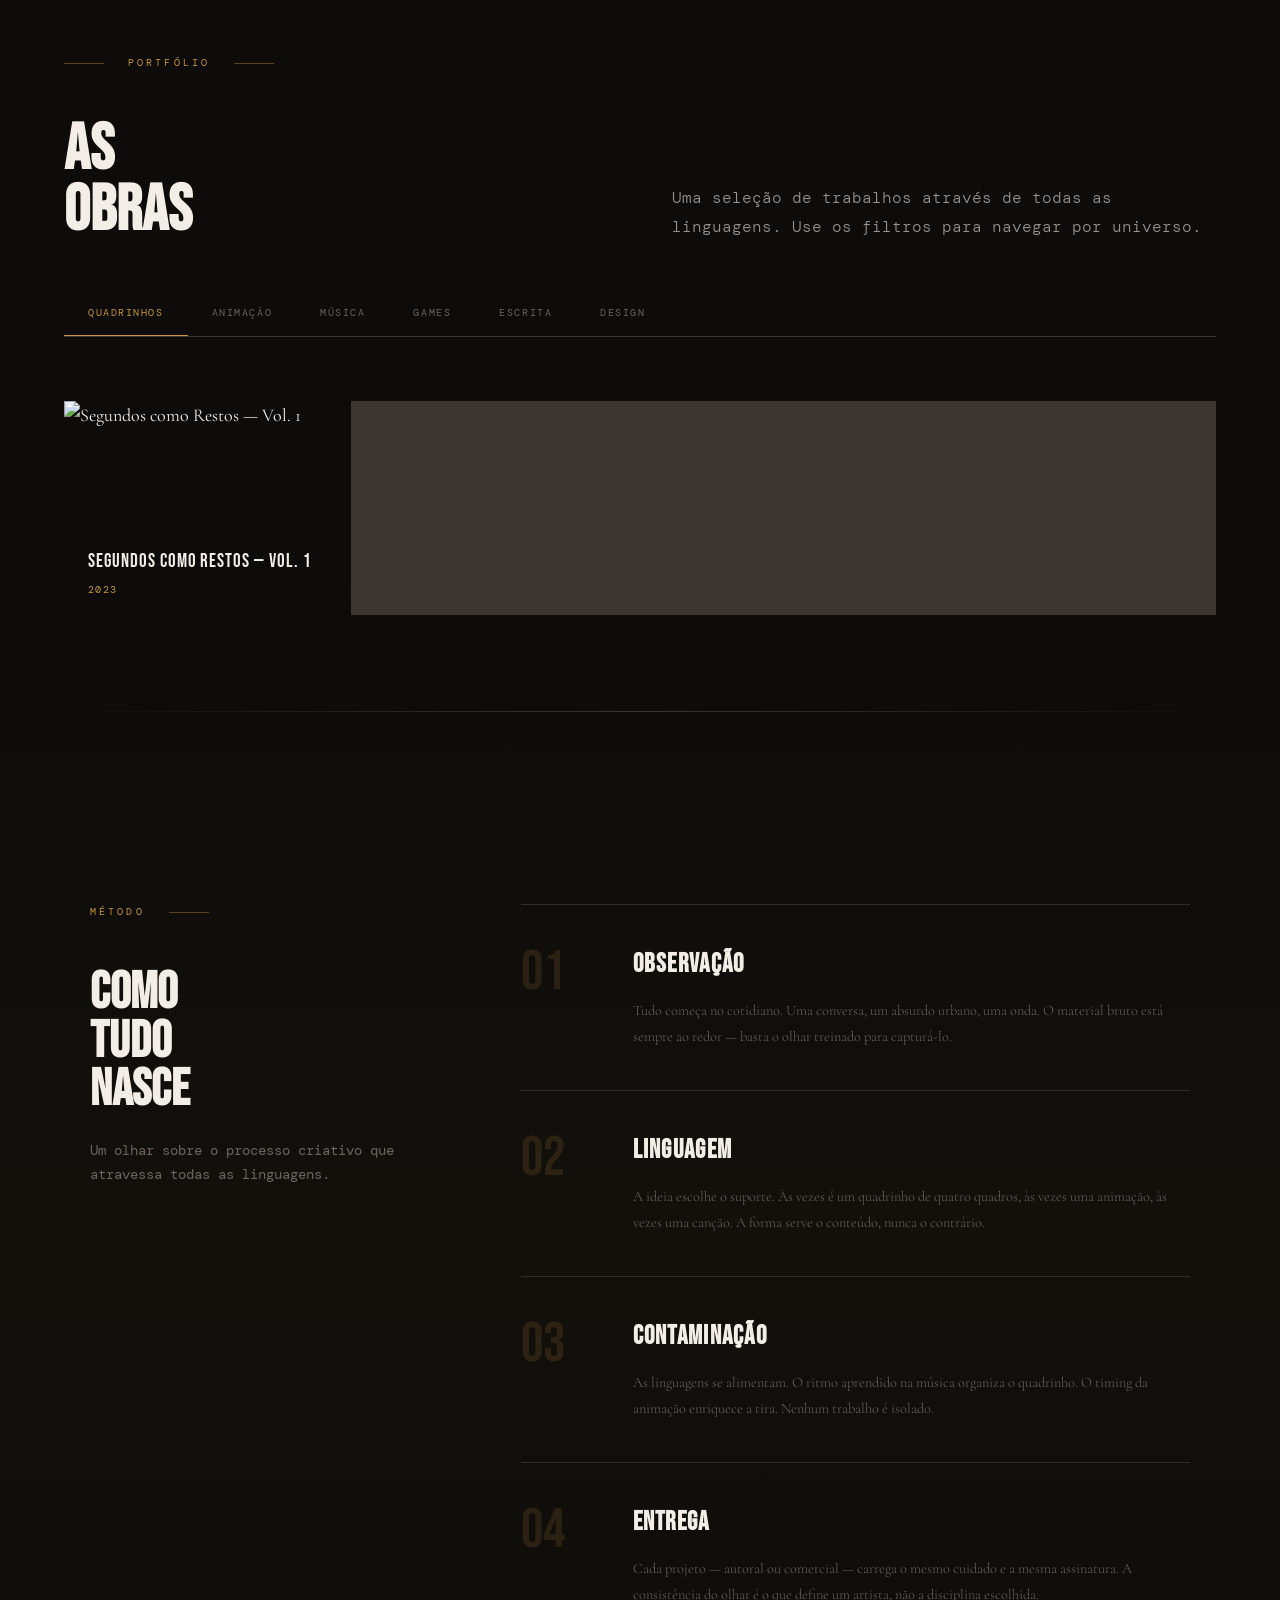
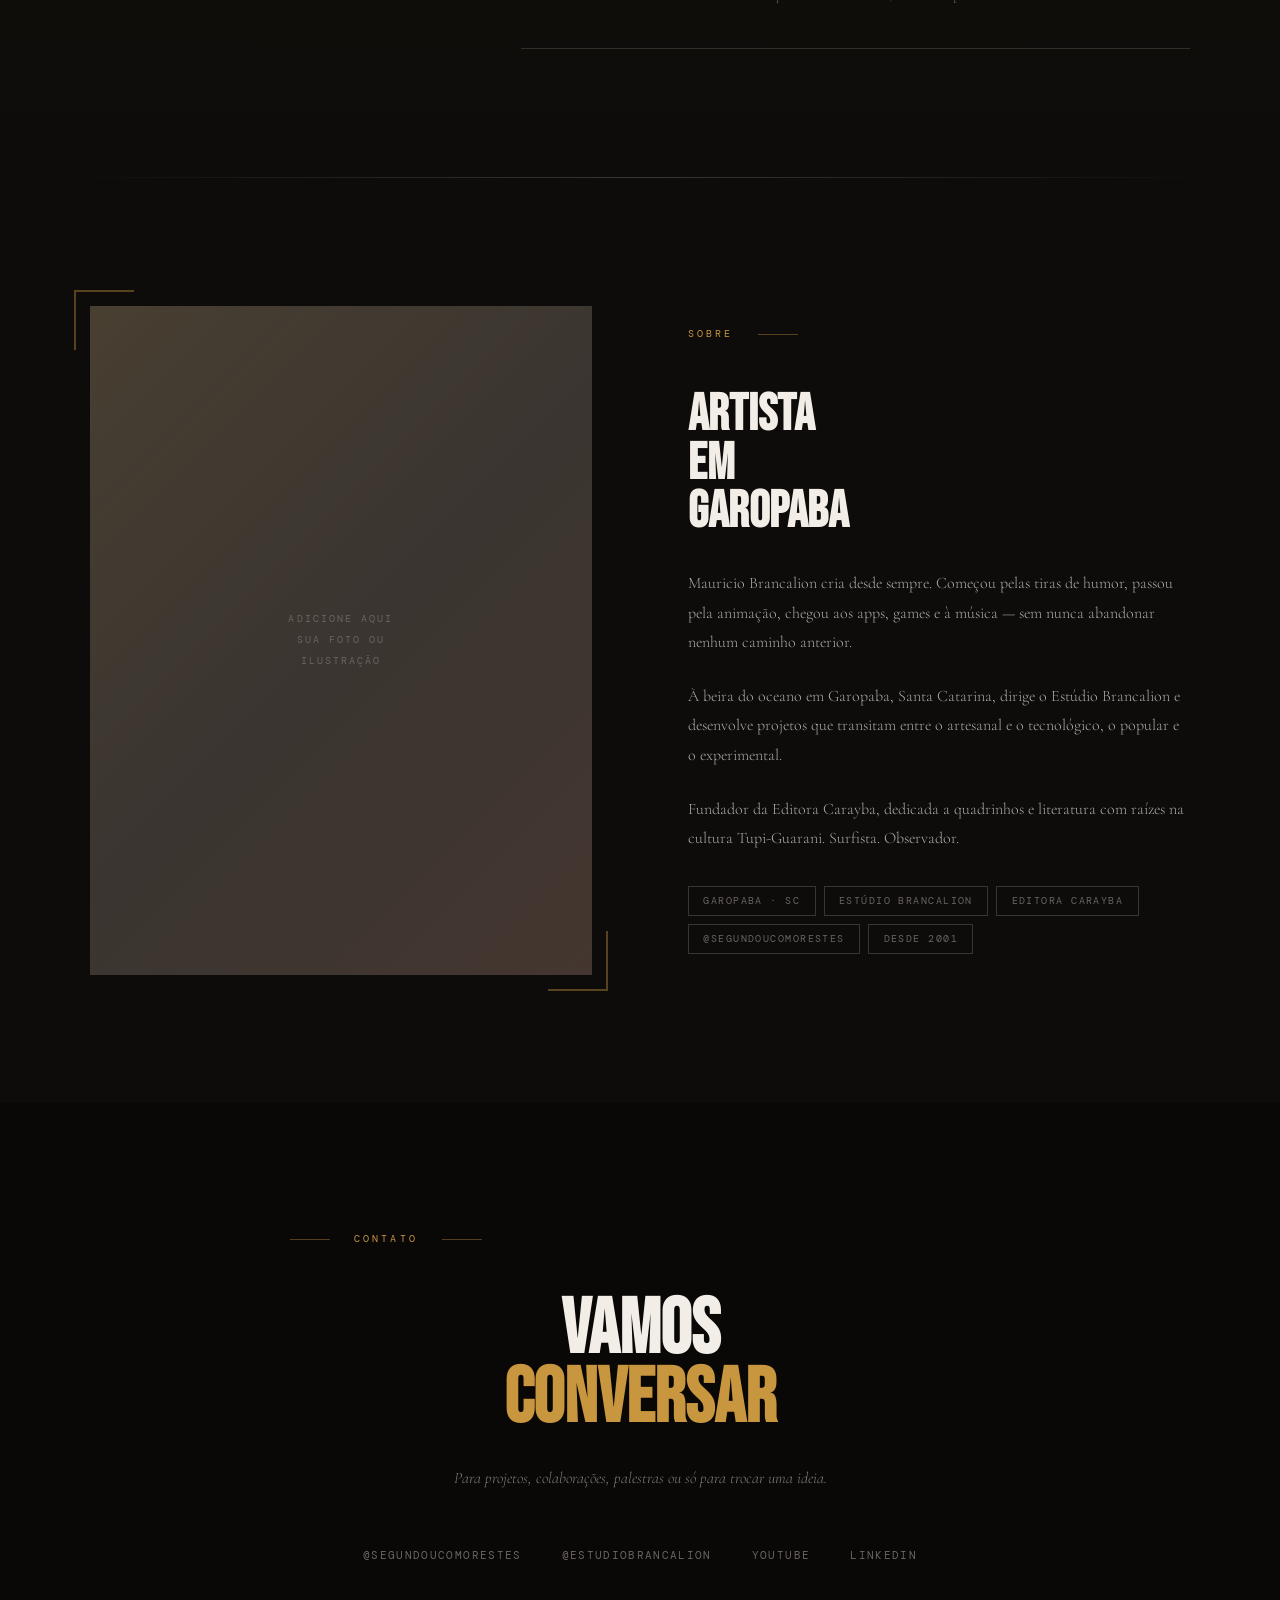
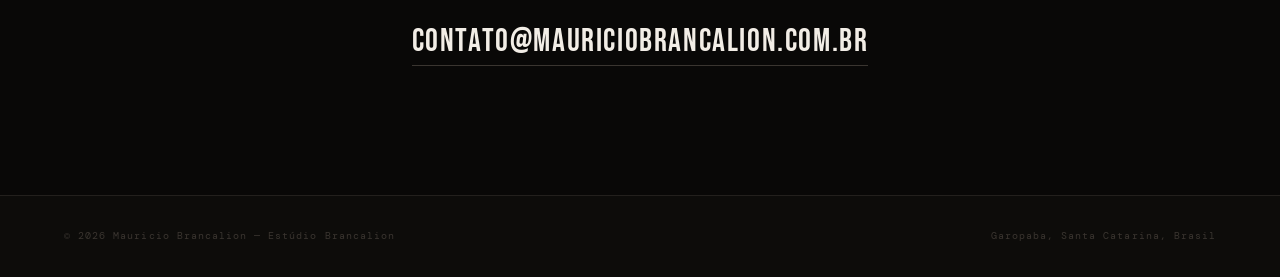
==== commit a22c3211: "Add files via upload" ====
--- a/index.html
+++ b/index.html
@@ -444,7 +444,7 @@
     </div>
     <div class="sobre-text reveal">
       <div class="section-label left">Sobre</div>
-      <h2>Artista<br>de<br>Garopaba</h2>
+      <h2>Artista<br>em<br>Garopaba</h2>
       <p id="sobre-bio-1">Mauricio Brancalion cria desde sempre. Começou pelas tiras de humor, passou pela animação, chegou aos apps, games e à música — sem nunca abandonar nenhum caminho anterior.</p>
       <p id="sobre-bio-2">À beira do oceano em Garopaba, Santa Catarina, dirige o Estúdio Brancalion e desenvolve projetos que transitam entre o artesanal e o tecnológico, o popular e o experimental.</p>
       <p>Fundador da Editora Carayba, dedicada a quadrinhos e literatura com raízes na cultura Tupi-Guarani. Surfista. Observador.</p>
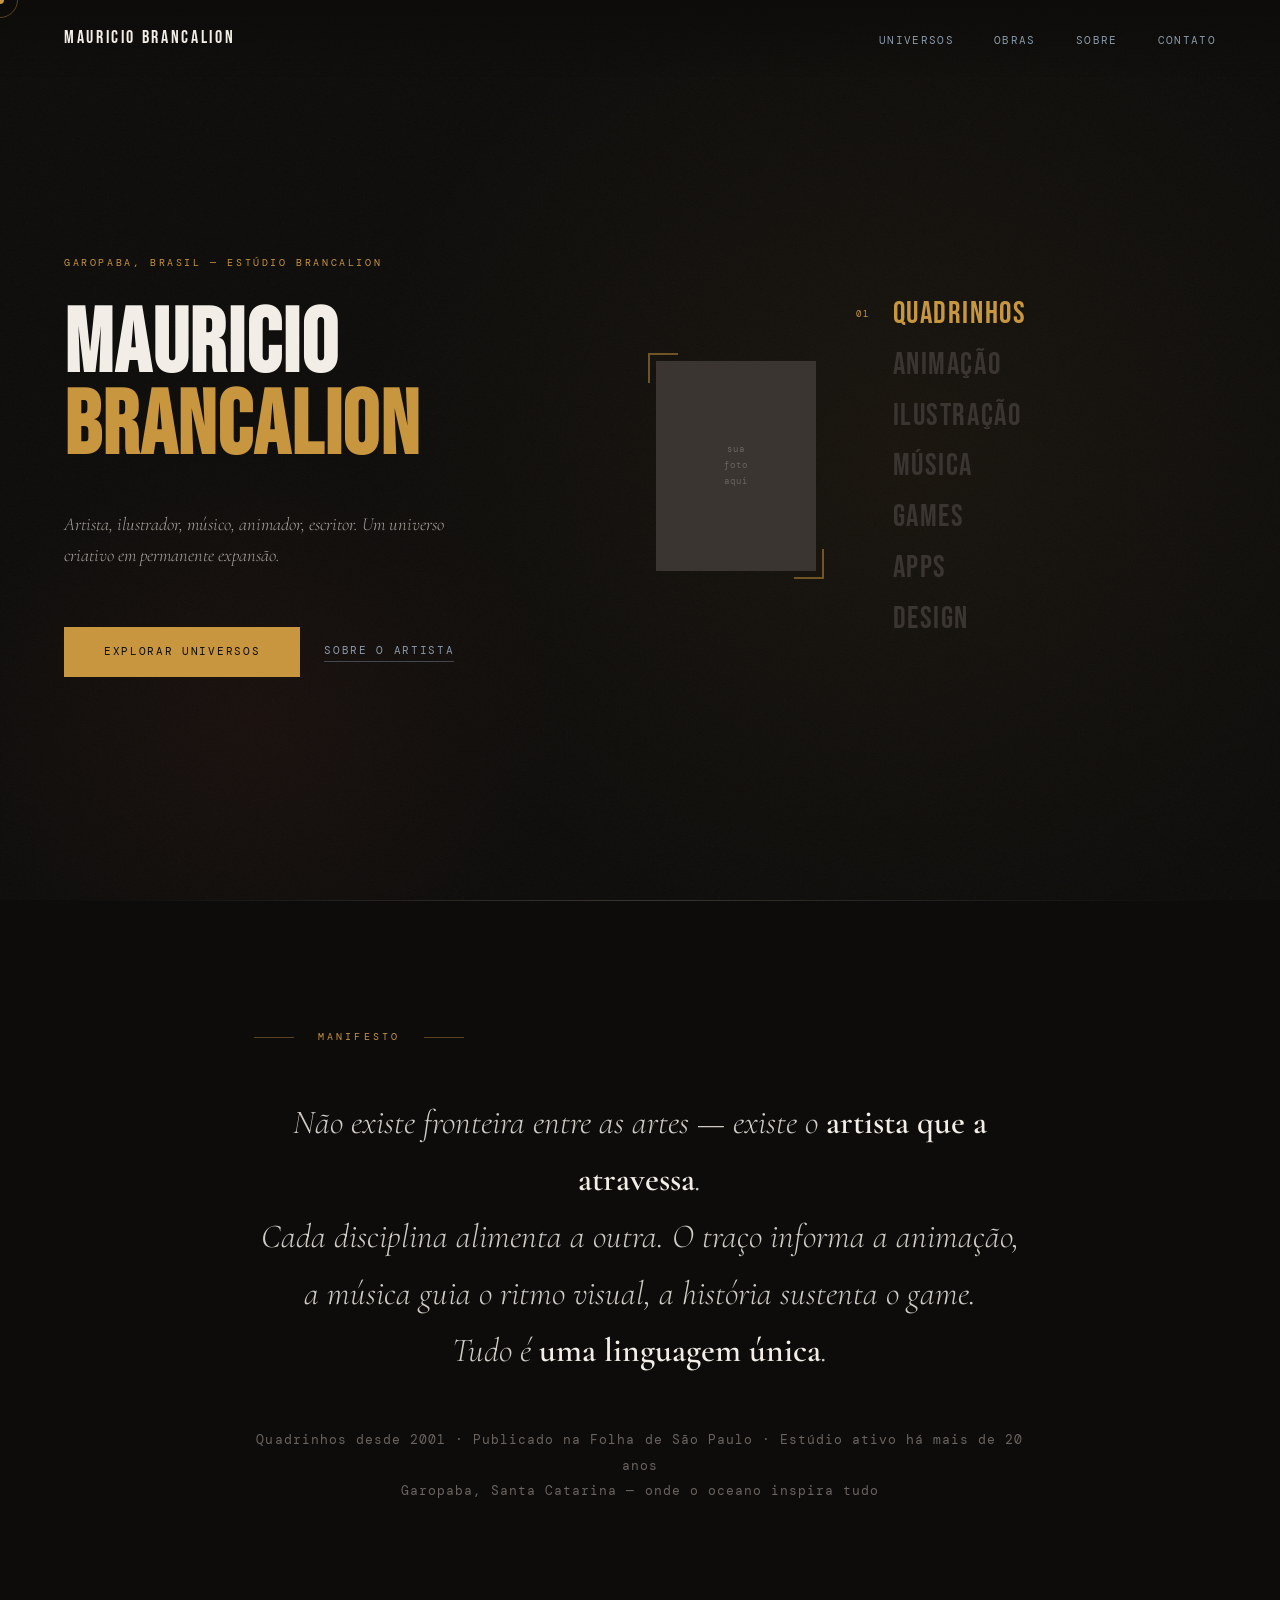
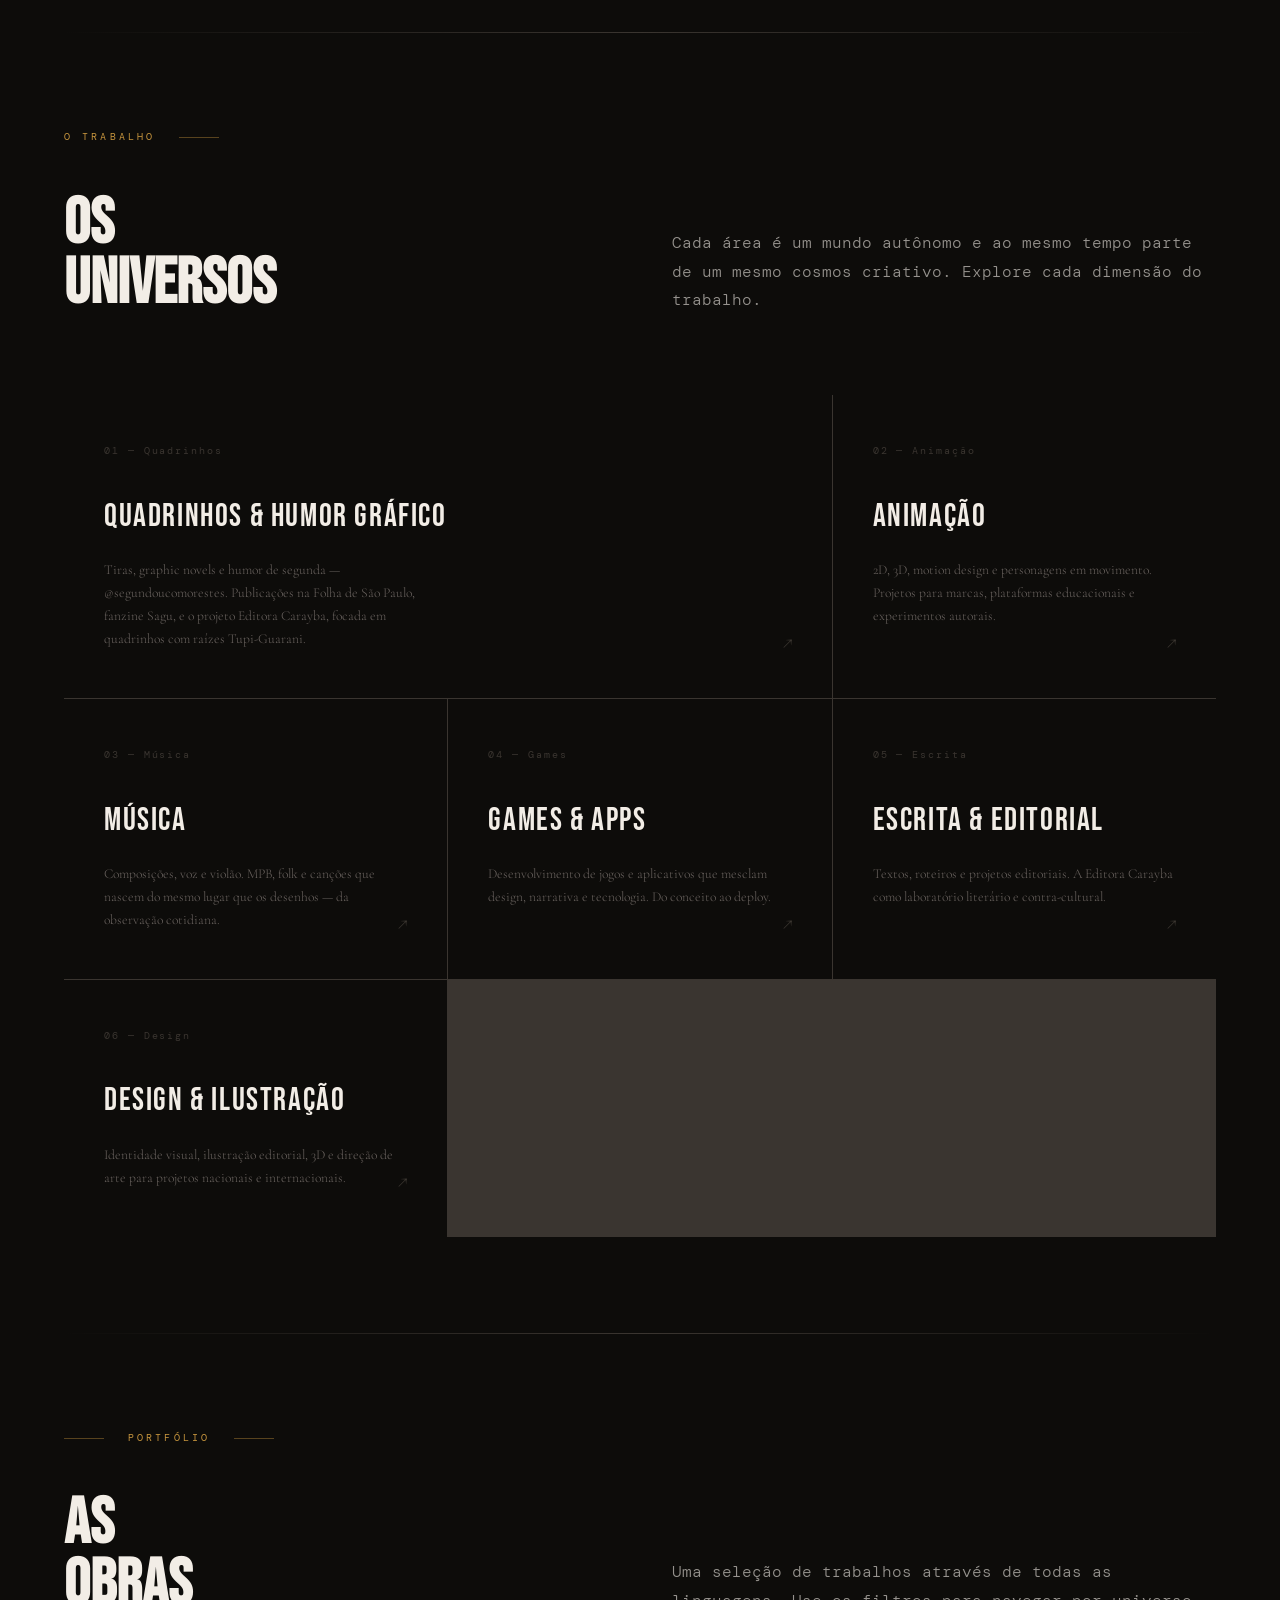
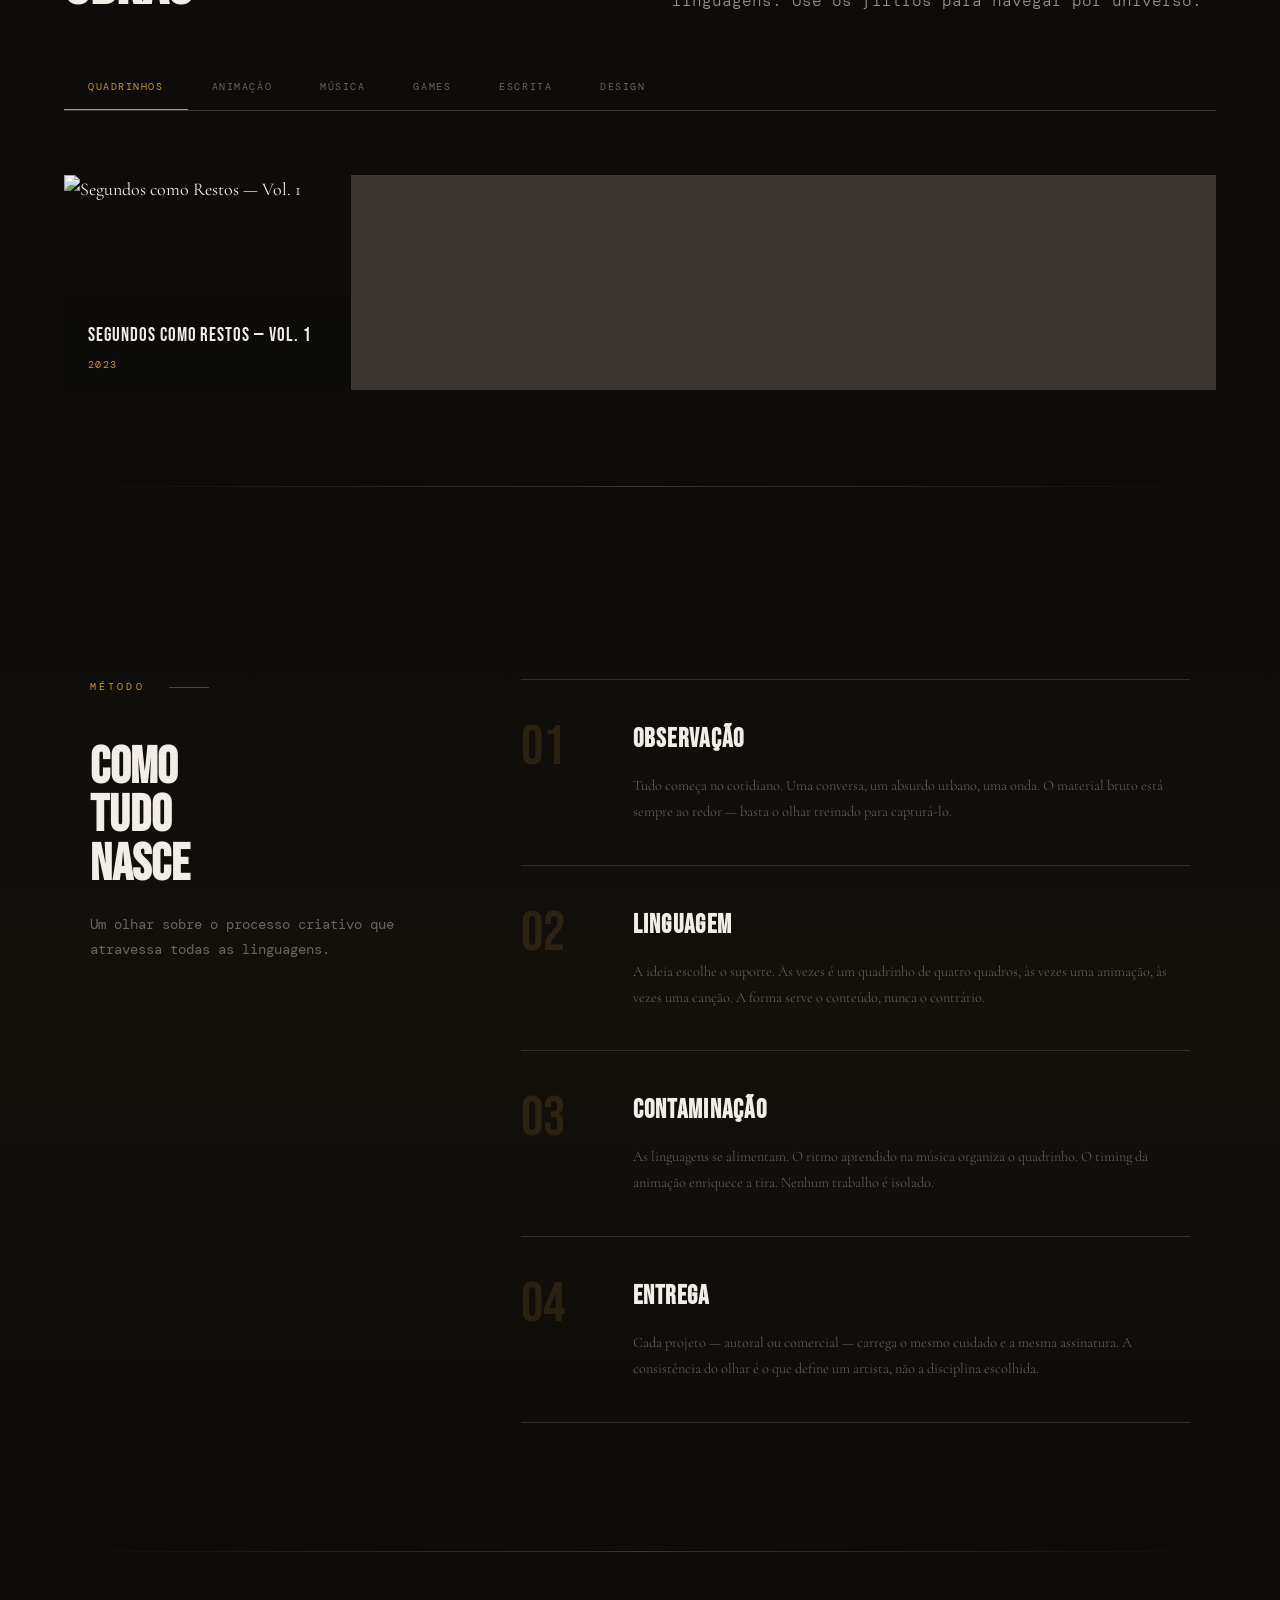
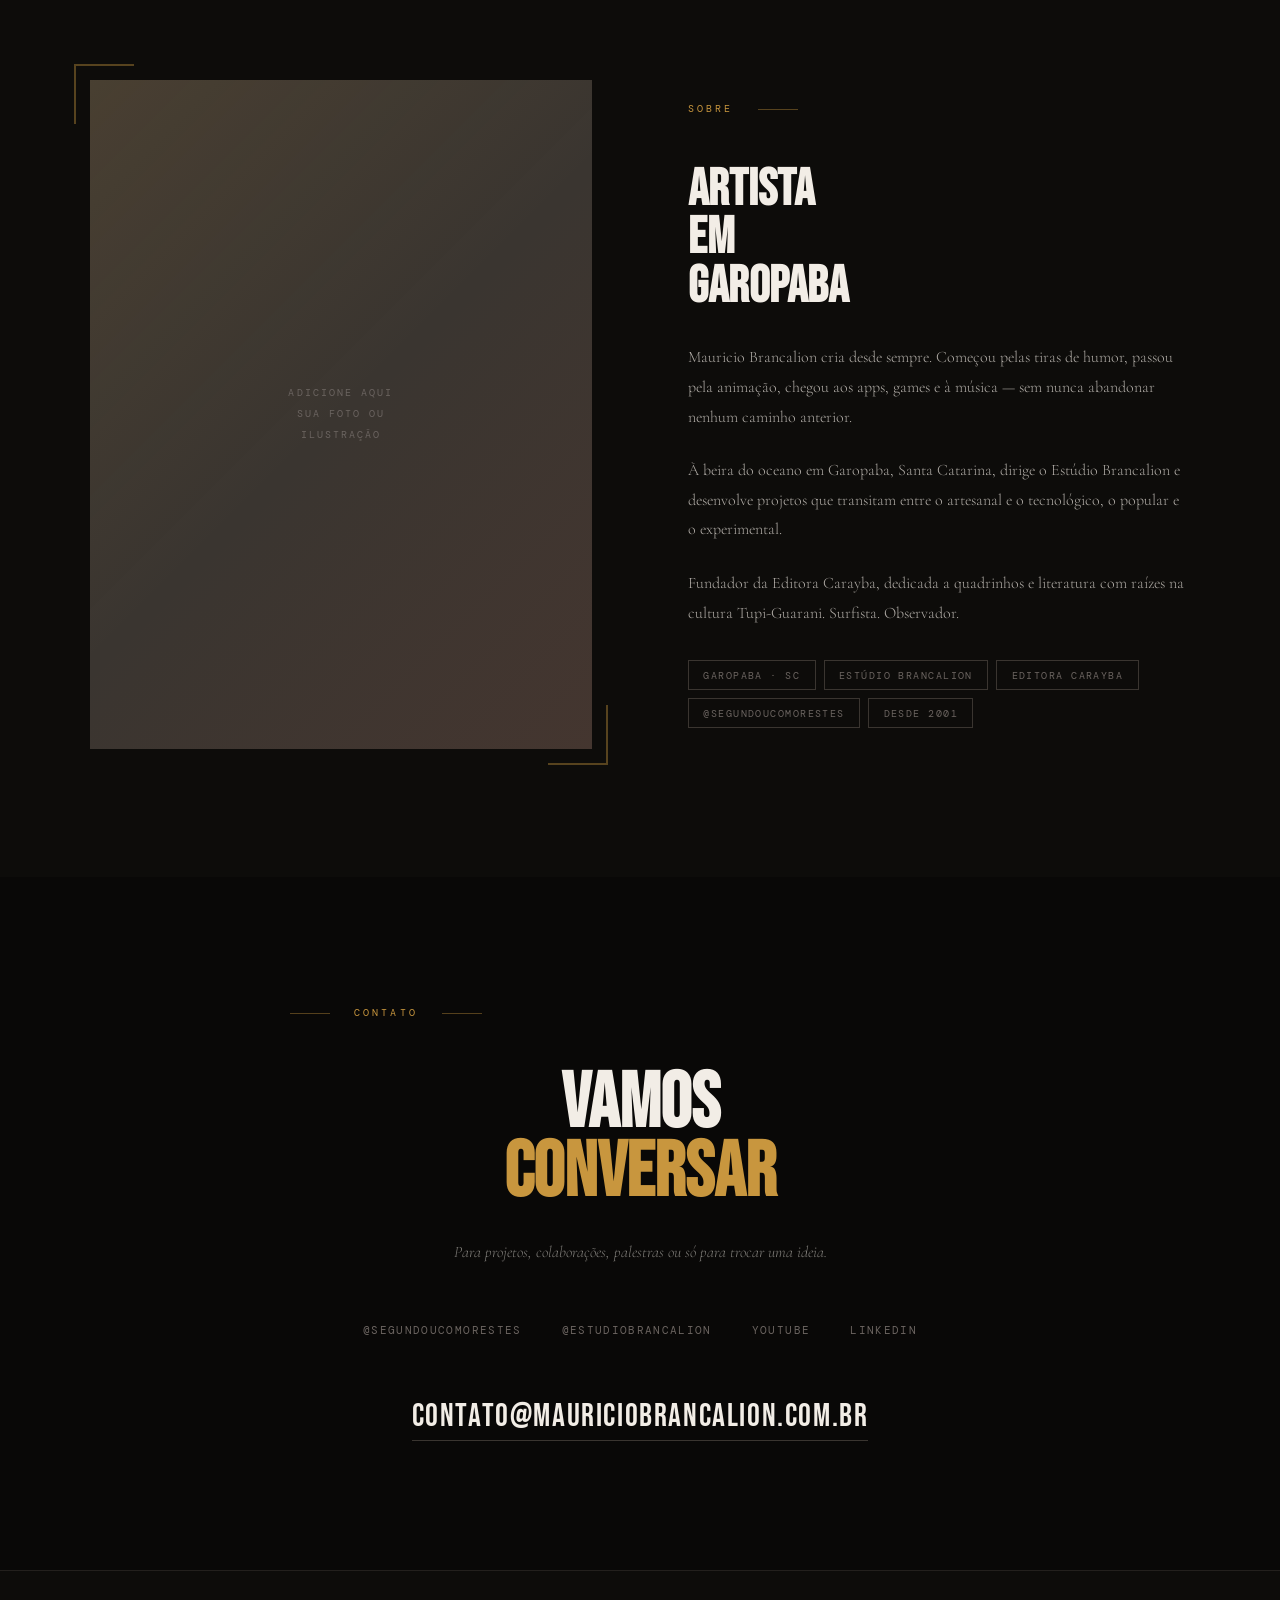
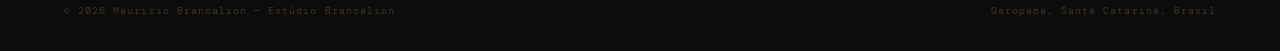
==== commit 922aafd8: "Add files via upload" ====
--- a/index.html
+++ b/index.html
@@ -58,14 +58,38 @@
 .hero-right {
   position: relative; display: flex;
   align-items: center; justify-content: center; z-index: 2;
-}
-.hero-disciplines { display: flex; flex-direction: column; gap: 0.2rem; padding: 4rem 2rem; }
+  padding: 6rem 3rem 4rem 1rem;
+}
+.hero-right-inner {
+  display: grid;
+  grid-template-columns: 160px 1fr;
+  gap: 2.5rem;
+  align-items: center;
+  width: 100%;
+}
+.hero-photo-wrap {
+  position: relative;
+  opacity: 0; animation: fadeUp 0.8s ease 0.6s forwards;
+}
+.hero-photo {
+  width: 160px; height: 210px; object-fit: cover;
+  display: block; filter: grayscale(0.1);
+}
+.hero-photo-ph {
+  width: 160px; height: 210px; background: var(--dim);
+  display: flex; align-items: center; justify-content: center;
+}
+.hero-photo-ph span { font-family: var(--mono); font-size: 0.55rem; color: var(--mid); letter-spacing: 0.1em; text-align:center; line-height:1.8; }
+.hero-photo-frame-tl { position: absolute; top: -8px; left: -8px; width: 30px; height: 30px; border-top: 2px solid var(--amber); border-left: 2px solid var(--amber); opacity: 0.5; }
+.hero-photo-frame-br { position: absolute; bottom: -8px; right: -8px; width: 30px; height: 30px; border-bottom: 2px solid var(--amber); border-right: 2px solid var(--amber); opacity: 0.5; }
+
+.hero-disciplines { display: flex; flex-direction: column; gap: 0.1rem; }
 .discipline-item {
   font-family: var(--display);
-  font-size: clamp(1.8rem, 3.2vw, 3rem);
+  font-size: clamp(1.4rem, 2.4vw, 2.4rem);
   letter-spacing: 0.05em; color: var(--dim);
-  transition: color 0.3s, transform 0.3s; cursor: none;
-  display: flex; align-items: center; gap: 1rem;
+  transition: color 0.5s ease, transform 0.5s ease; cursor: default;
+  display: flex; align-items: center; gap: 0.8rem;
   opacity: 0; animation: slideRight 0.6s ease forwards;
 }
 .discipline-item:nth-child(1){animation-delay:0.6s}
@@ -75,11 +99,12 @@
 .discipline-item:nth-child(5){animation-delay:1.2s}
 .discipline-item:nth-child(6){animation-delay:1.35s}
 .discipline-item:nth-child(7){animation-delay:1.5s}
-.discipline-item:hover { color: var(--paper); transform: translateX(12px); }
-.discipline-item:hover .d-num { color: var(--amber); }
+.discipline-item.lit { color: var(--amber); transform: translateX(8px); }
+.discipline-item.lit .d-num { color: var(--amber); opacity: 1; }
 .d-num {
-  font-family: var(--mono); font-size: 0.6rem;
-  color: transparent; transition: color 0.3s; min-width: 28px;
+  font-family: var(--mono); font-size: 0.55rem;
+  color: transparent; opacity: 0;
+  transition: color 0.5s, opacity 0.5s; min-width: 24px;
 }
 
 /* ── MANIFESTO ────────────────────────────────────── */
@@ -320,14 +345,25 @@
     </div>
   </div>
   <div class="hero-right">
-    <div class="hero-disciplines">
-      <div class="discipline-item"><span class="d-num">01</span>Quadrinhos</div>
-      <div class="discipline-item"><span class="d-num">02</span>Animação</div>
-      <div class="discipline-item"><span class="d-num">03</span>Ilustração</div>
-      <div class="discipline-item"><span class="d-num">04</span>Música</div>
-      <div class="discipline-item"><span class="d-num">05</span>Games</div>
-      <div class="discipline-item"><span class="d-num">06</span>Apps</div>
-      <div class="discipline-item"><span class="d-num">07</span>Design</div>
+    <div class="hero-right-inner">
+      <div class="hero-photo-wrap">
+        <img src="images/artista.jpg" alt="Mauricio Brancalion" class="hero-photo"
+          onerror="this.style.display='none';document.getElementById('hero-photo-ph').style.display='flex'">
+        <div class="hero-photo-ph" id="hero-photo-ph" style="display:none">
+          <span>sua<br>foto<br>aqui</span>
+        </div>
+        <div class="hero-photo-frame-tl"></div>
+        <div class="hero-photo-frame-br"></div>
+      </div>
+      <div class="hero-disciplines">
+        <div class="discipline-item"><span class="d-num">01</span>Quadrinhos</div>
+        <div class="discipline-item"><span class="d-num">02</span>Animação</div>
+        <div class="discipline-item"><span class="d-num">03</span>Ilustração</div>
+        <div class="discipline-item"><span class="d-num">04</span>Música</div>
+        <div class="discipline-item"><span class="d-num">05</span>Games</div>
+        <div class="discipline-item"><span class="d-num">06</span>Apps</div>
+        <div class="discipline-item"><span class="d-num">07</span>Design</div>
+      </div>
     </div>
   </div>
 </section>
@@ -436,8 +472,12 @@
 <section id="sobre">
   <div class="sobre-inner">
     <div class="sobre-visual reveal">
-      <div class="sobre-photo-placeholder" id="sobre-foto">
-        <div class="photo-label">Adicione aqui<br>sua foto ou<br>ilustração</div>
+      <div id="sobre-foto-wrapper" style="width:100%;aspect-ratio:3/4;position:relative;">
+        <img src="images/artista.jpg" alt="Mauricio Brancalion" class="sobre-photo"
+          onerror="this.style.display='none';document.getElementById('sobre-foto-ph').style.display='flex'">
+        <div class="sobre-photo-placeholder" id="sobre-foto-ph" style="display:none;position:absolute;inset:0">
+          <div class="photo-label">Adicione aqui<br>sua foto ou<br>ilustração</div>
+        </div>
       </div>
       <div class="frame-tl"></div>
       <div class="frame-br"></div>
@@ -496,7 +536,6 @@
       a.style.setProperty('--card-color', u.cor);
       a.innerHTML = `
         <div class="card-num">${u.num} — ${u.titulo.split('&')[0].trim()}</div>
-        <span class="card-icon">${u.emoji}</span>
         <div class="card-title">${u.titulo}</div>
         <p class="card-desc">${u.descricao}</p>
         <span class="card-arrow">↗</span>`;
@@ -578,6 +617,23 @@
     }
   })
   .catch(() => console.warn('dados.json não encontrado — usando conteúdo estático.'));
+
+// ── ANIMAÇÃO DAS DISCIPLINAS ─────────────────────────
+(function() {
+  const items = document.querySelectorAll('.discipline-item');
+  if (!items.length) return;
+  let atual = 0;
+  function acender() {
+    items.forEach(el => el.classList.remove('lit'));
+    items[atual].classList.add('lit');
+    atual = (atual + 1) % items.length;
+  }
+  // Começa depois das animações de entrada
+  setTimeout(() => {
+    acender();
+    setInterval(acender, 1800);
+  }, 2000);
+})();
 </script>
 </body>
 </html>
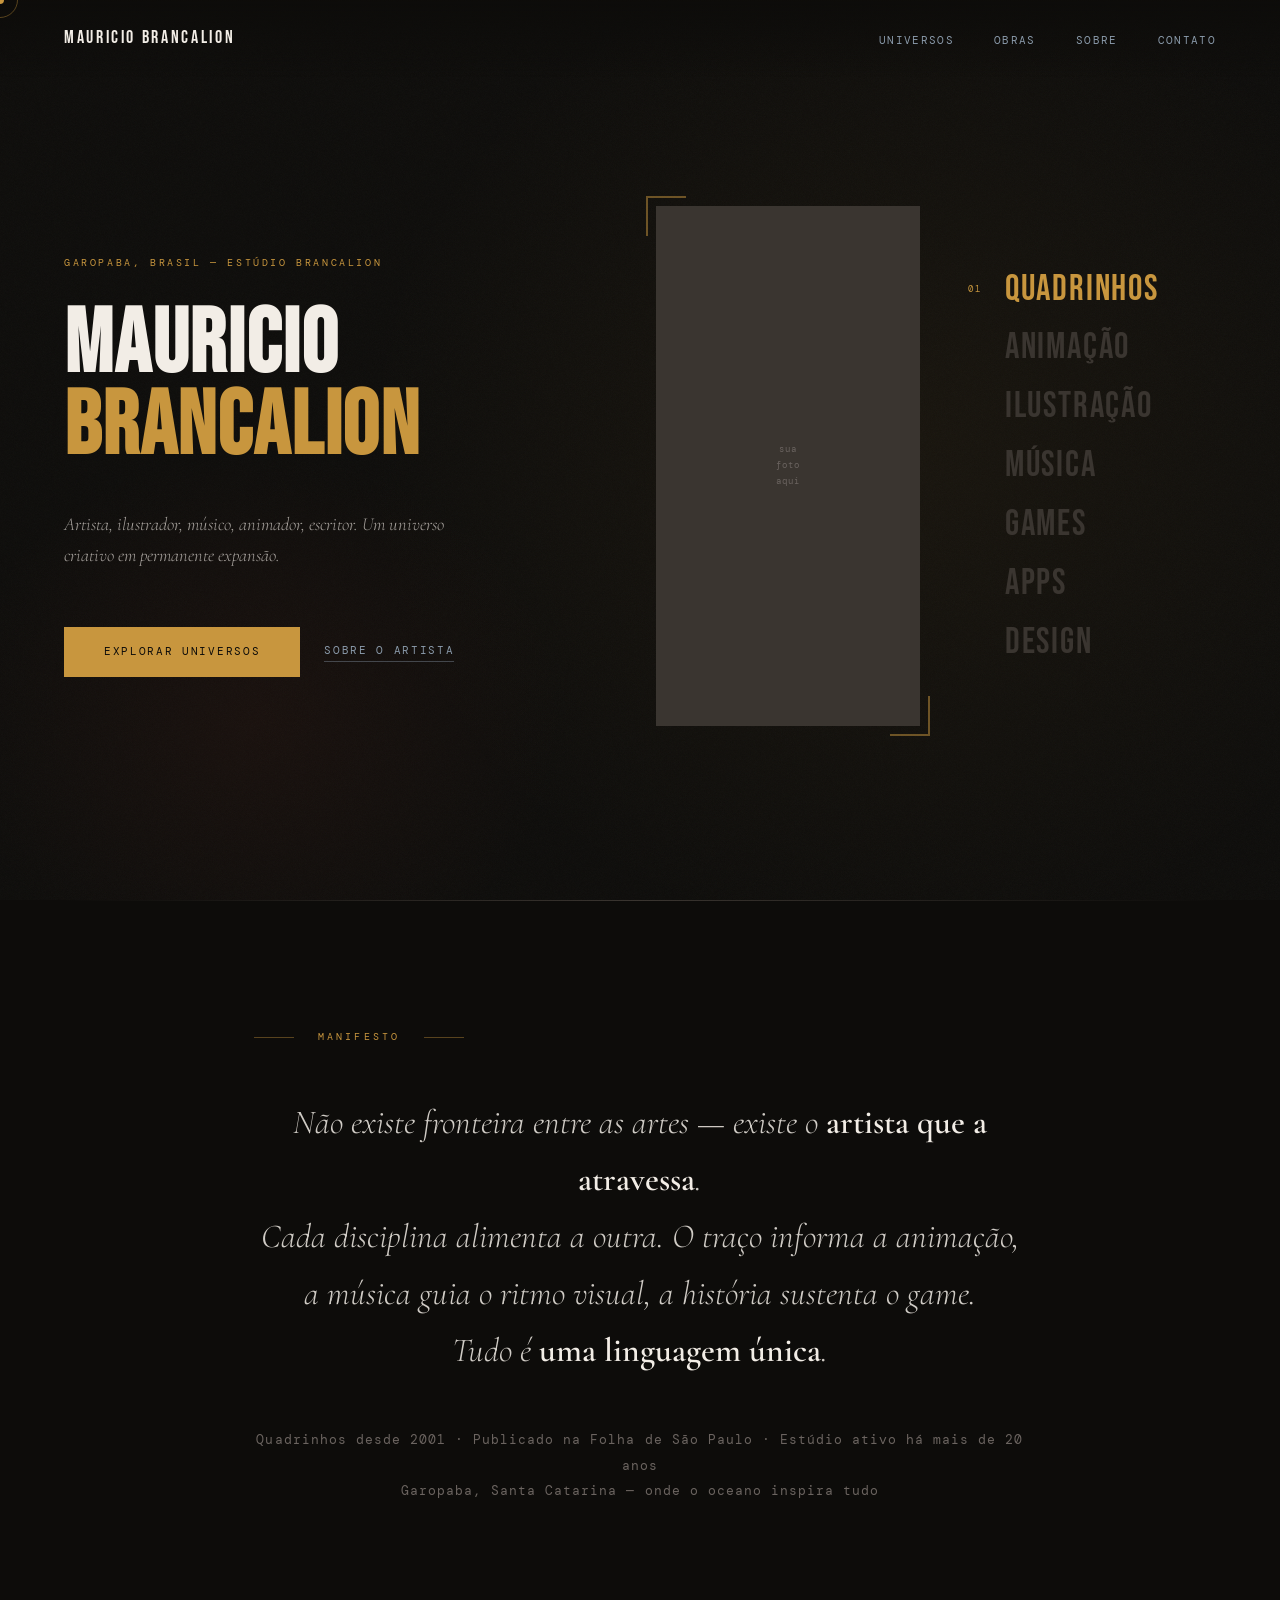
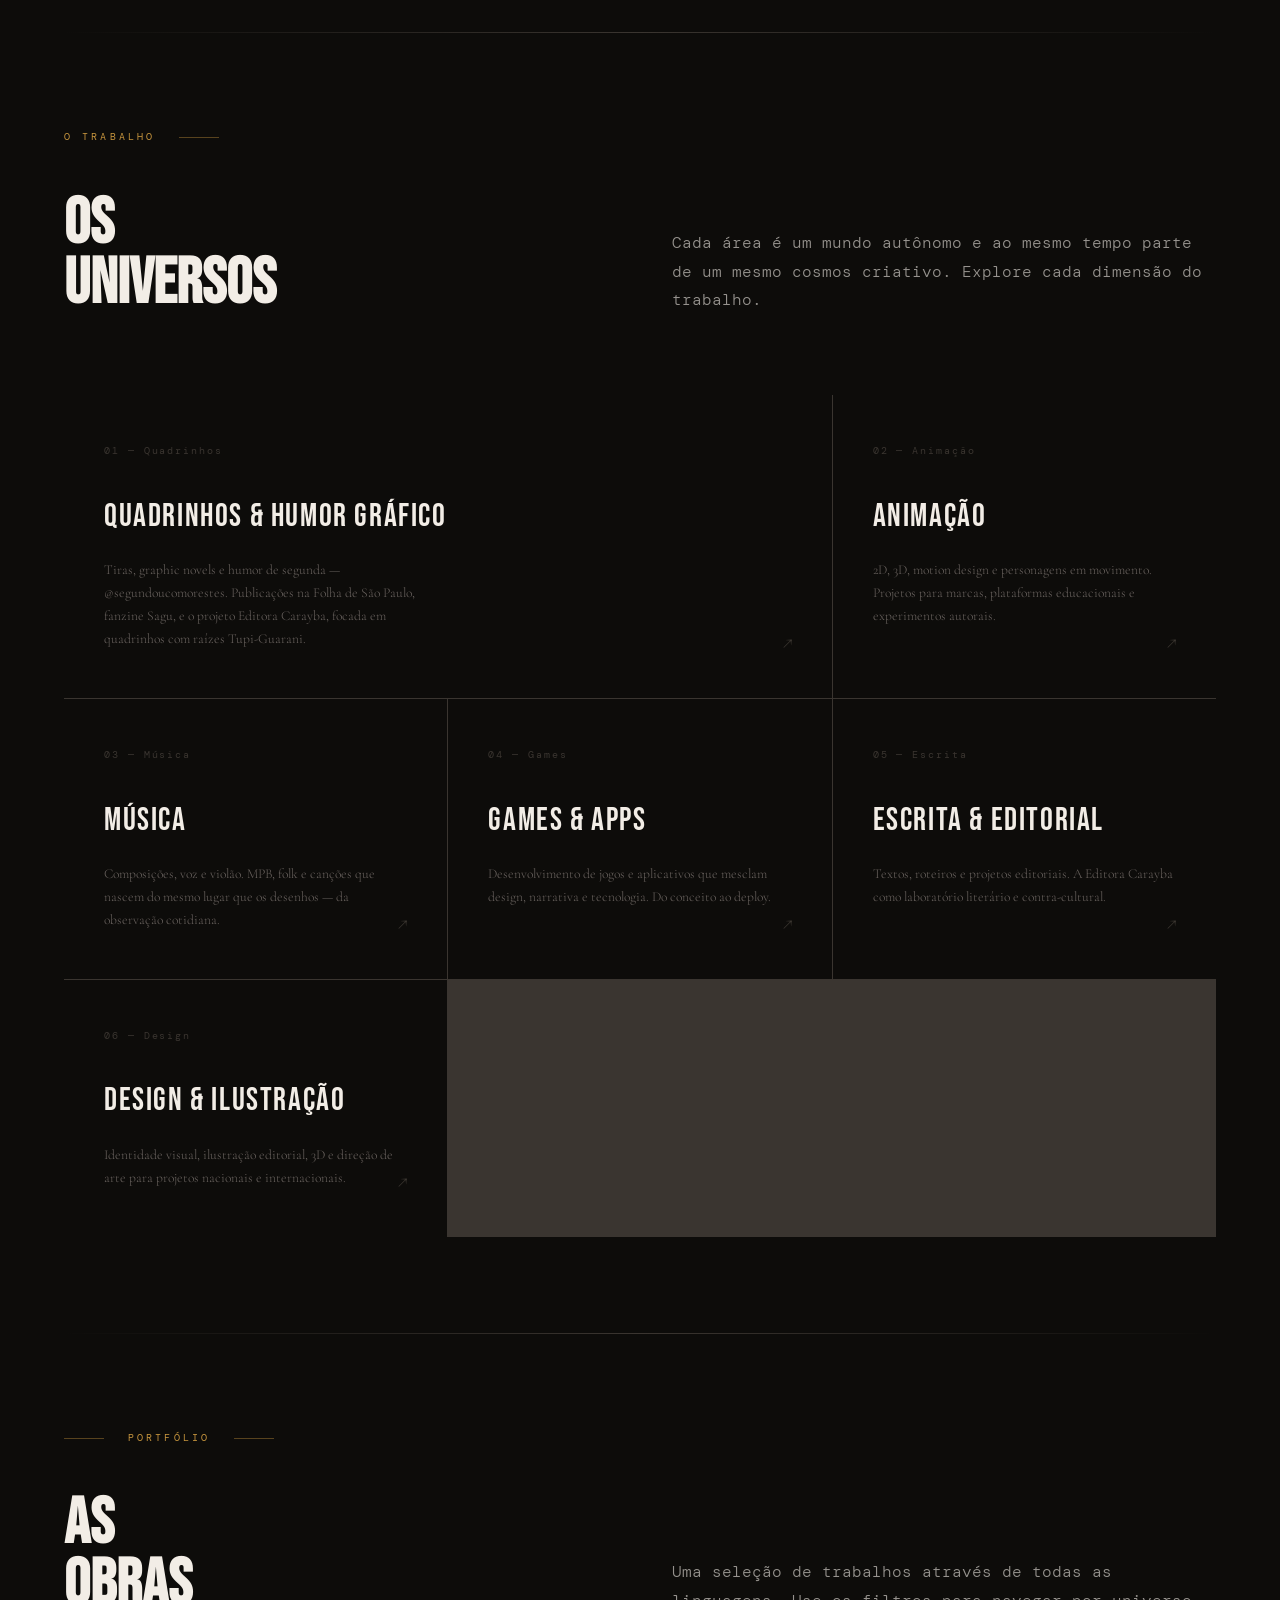
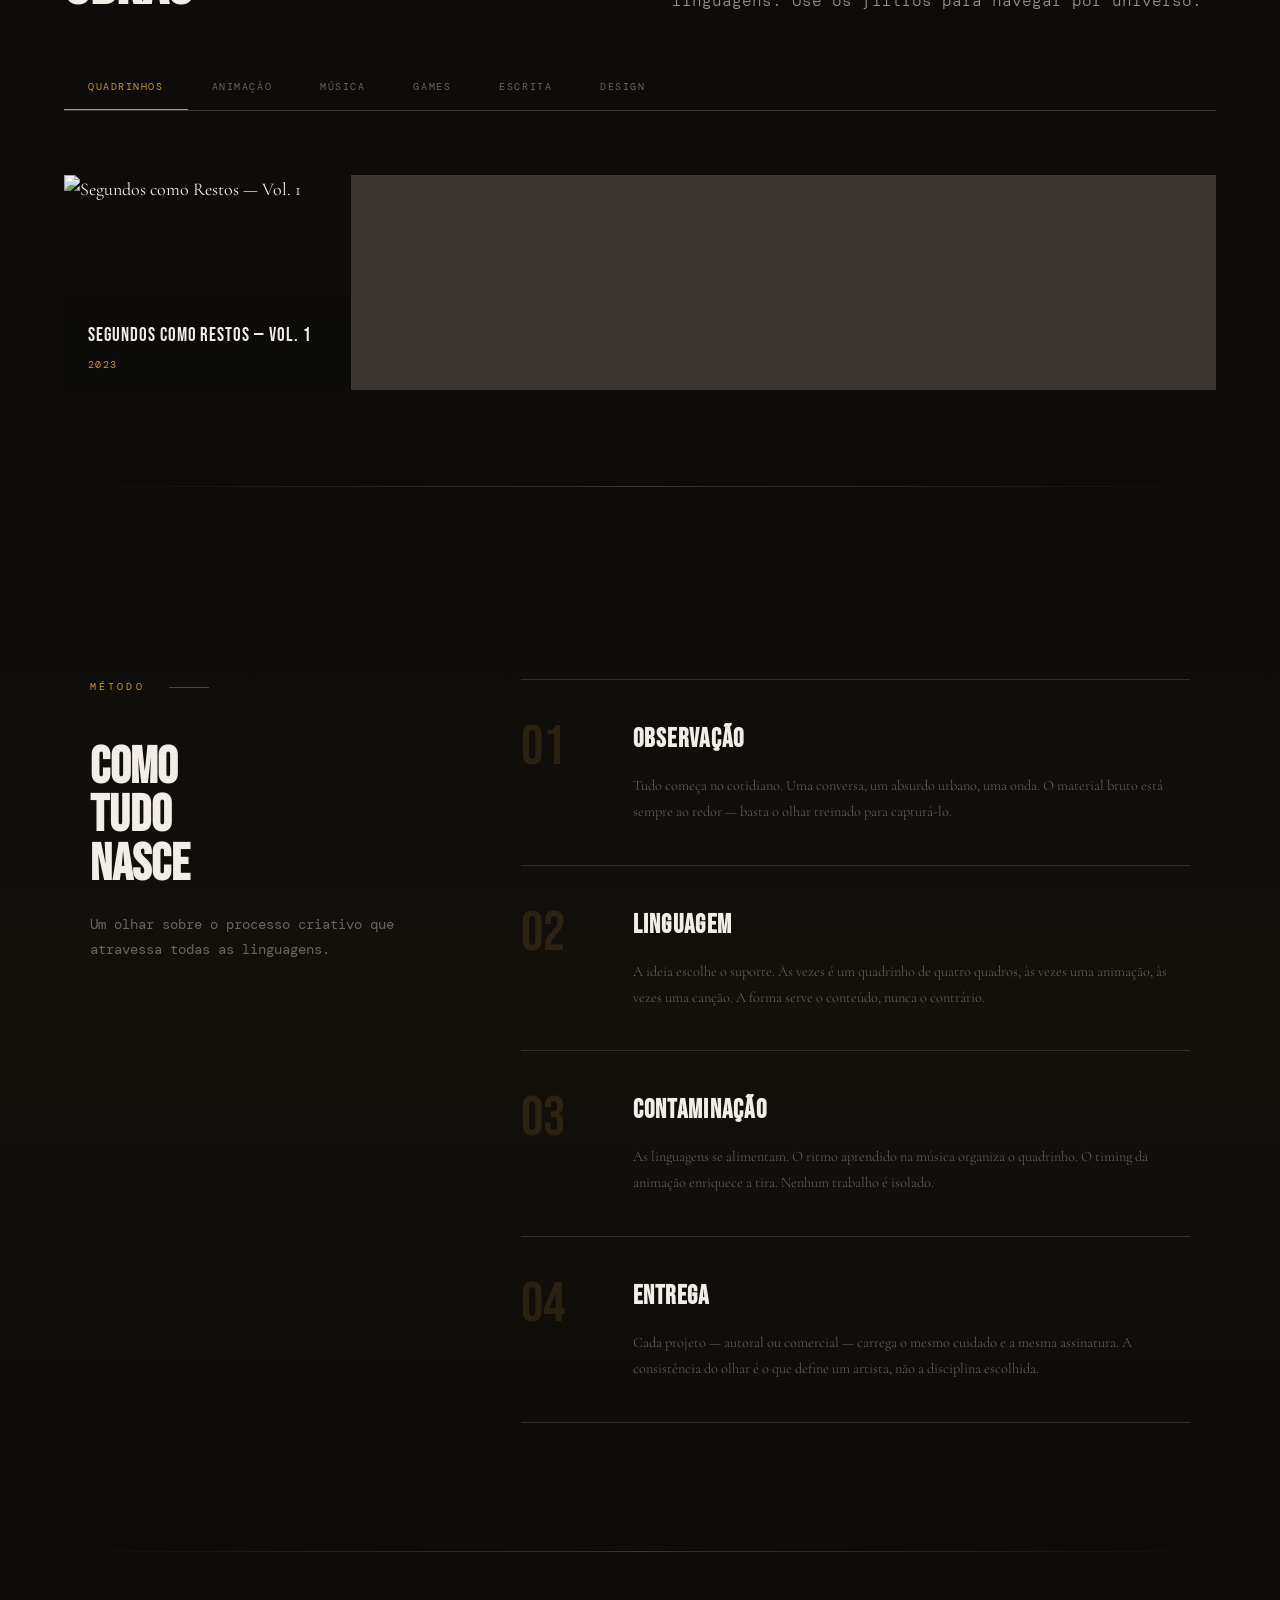
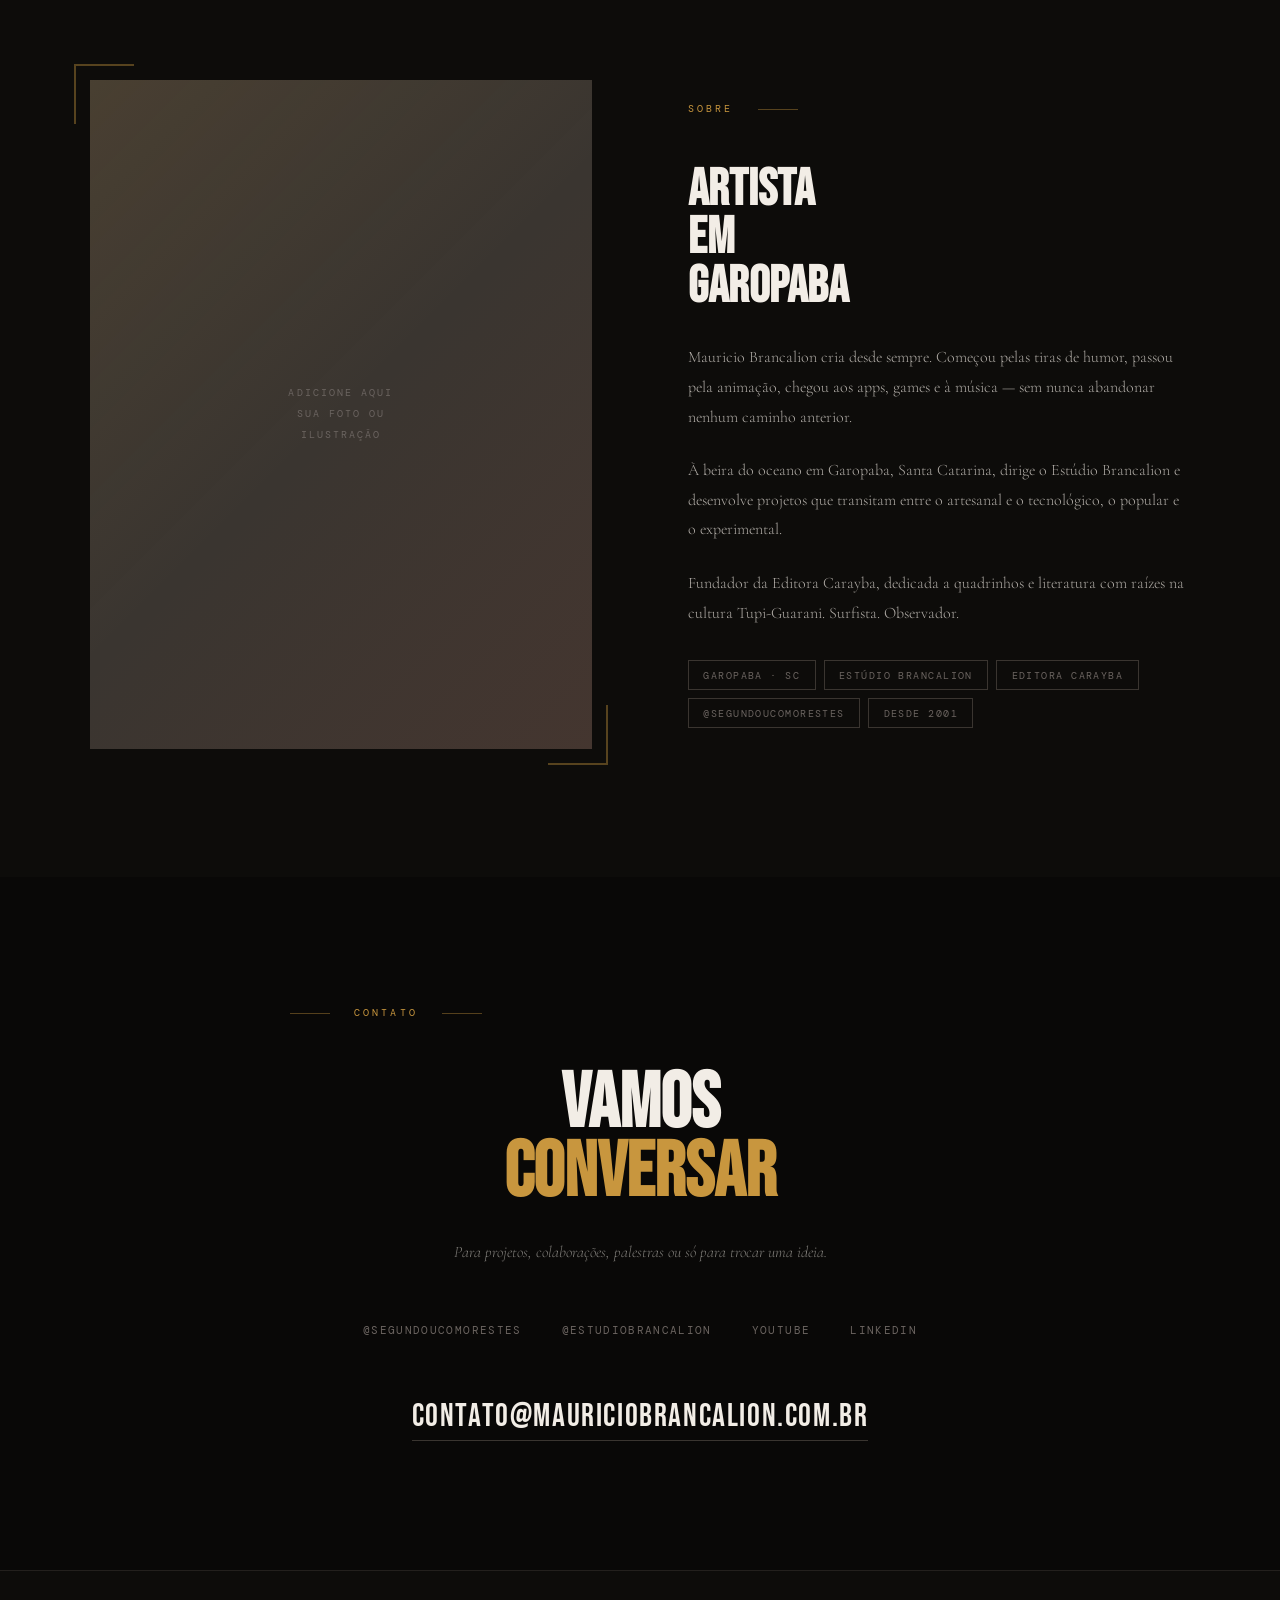
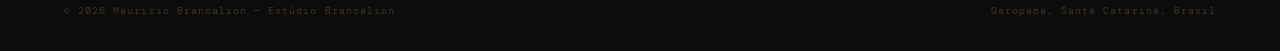
==== commit 7bfbeceb: "Add files via upload" ====
--- a/index.html
+++ b/index.html
@@ -62,8 +62,8 @@
 }
 .hero-right-inner {
   display: grid;
-  grid-template-columns: 160px 1fr;
-  gap: 2.5rem;
+  grid-template-columns: 1fr 1fr;
+  gap: 3rem;
   align-items: center;
   width: 100%;
 }
@@ -72,21 +72,23 @@
   opacity: 0; animation: fadeUp 0.8s ease 0.6s forwards;
 }
 .hero-photo {
-  width: 160px; height: 210px; object-fit: cover;
+  width: 100%; height: 70vh; max-height: 520px;
+  object-fit: cover; object-position: center top;
   display: block; filter: grayscale(0.1);
 }
 .hero-photo-ph {
-  width: 160px; height: 210px; background: var(--dim);
+  width: 100%; height: 70vh; max-height: 520px;
+  background: var(--dim);
   display: flex; align-items: center; justify-content: center;
 }
 .hero-photo-ph span { font-family: var(--mono); font-size: 0.55rem; color: var(--mid); letter-spacing: 0.1em; text-align:center; line-height:1.8; }
-.hero-photo-frame-tl { position: absolute; top: -8px; left: -8px; width: 30px; height: 30px; border-top: 2px solid var(--amber); border-left: 2px solid var(--amber); opacity: 0.5; }
-.hero-photo-frame-br { position: absolute; bottom: -8px; right: -8px; width: 30px; height: 30px; border-bottom: 2px solid var(--amber); border-right: 2px solid var(--amber); opacity: 0.5; }
+.hero-photo-frame-tl { position: absolute; top: -10px; left: -10px; width: 40px; height: 40px; border-top: 2px solid var(--amber); border-left: 2px solid var(--amber); opacity: 0.5; }
+.hero-photo-frame-br { position: absolute; bottom: -10px; right: -10px; width: 40px; height: 40px; border-bottom: 2px solid var(--amber); border-right: 2px solid var(--amber); opacity: 0.5; }
 
 .hero-disciplines { display: flex; flex-direction: column; gap: 0.1rem; }
 .discipline-item {
   font-family: var(--display);
-  font-size: clamp(1.4rem, 2.4vw, 2.4rem);
+  font-size: clamp(1.6rem, 2.8vw, 2.8rem);
   letter-spacing: 0.05em; color: var(--dim);
   transition: color 0.5s ease, transform 0.5s ease; cursor: default;
   display: flex; align-items: center; gap: 0.8rem;
@@ -99,7 +101,7 @@
 .discipline-item:nth-child(5){animation-delay:1.2s}
 .discipline-item:nth-child(6){animation-delay:1.35s}
 .discipline-item:nth-child(7){animation-delay:1.5s}
-.discipline-item.lit { color: var(--amber); transform: translateX(8px); }
+.discipline-item.lit { color: var(--amber); transform: translateX(10px); }
 .discipline-item.lit .d-num { color: var(--amber); opacity: 1; }
 .d-num {
   font-family: var(--mono); font-size: 0.55rem;
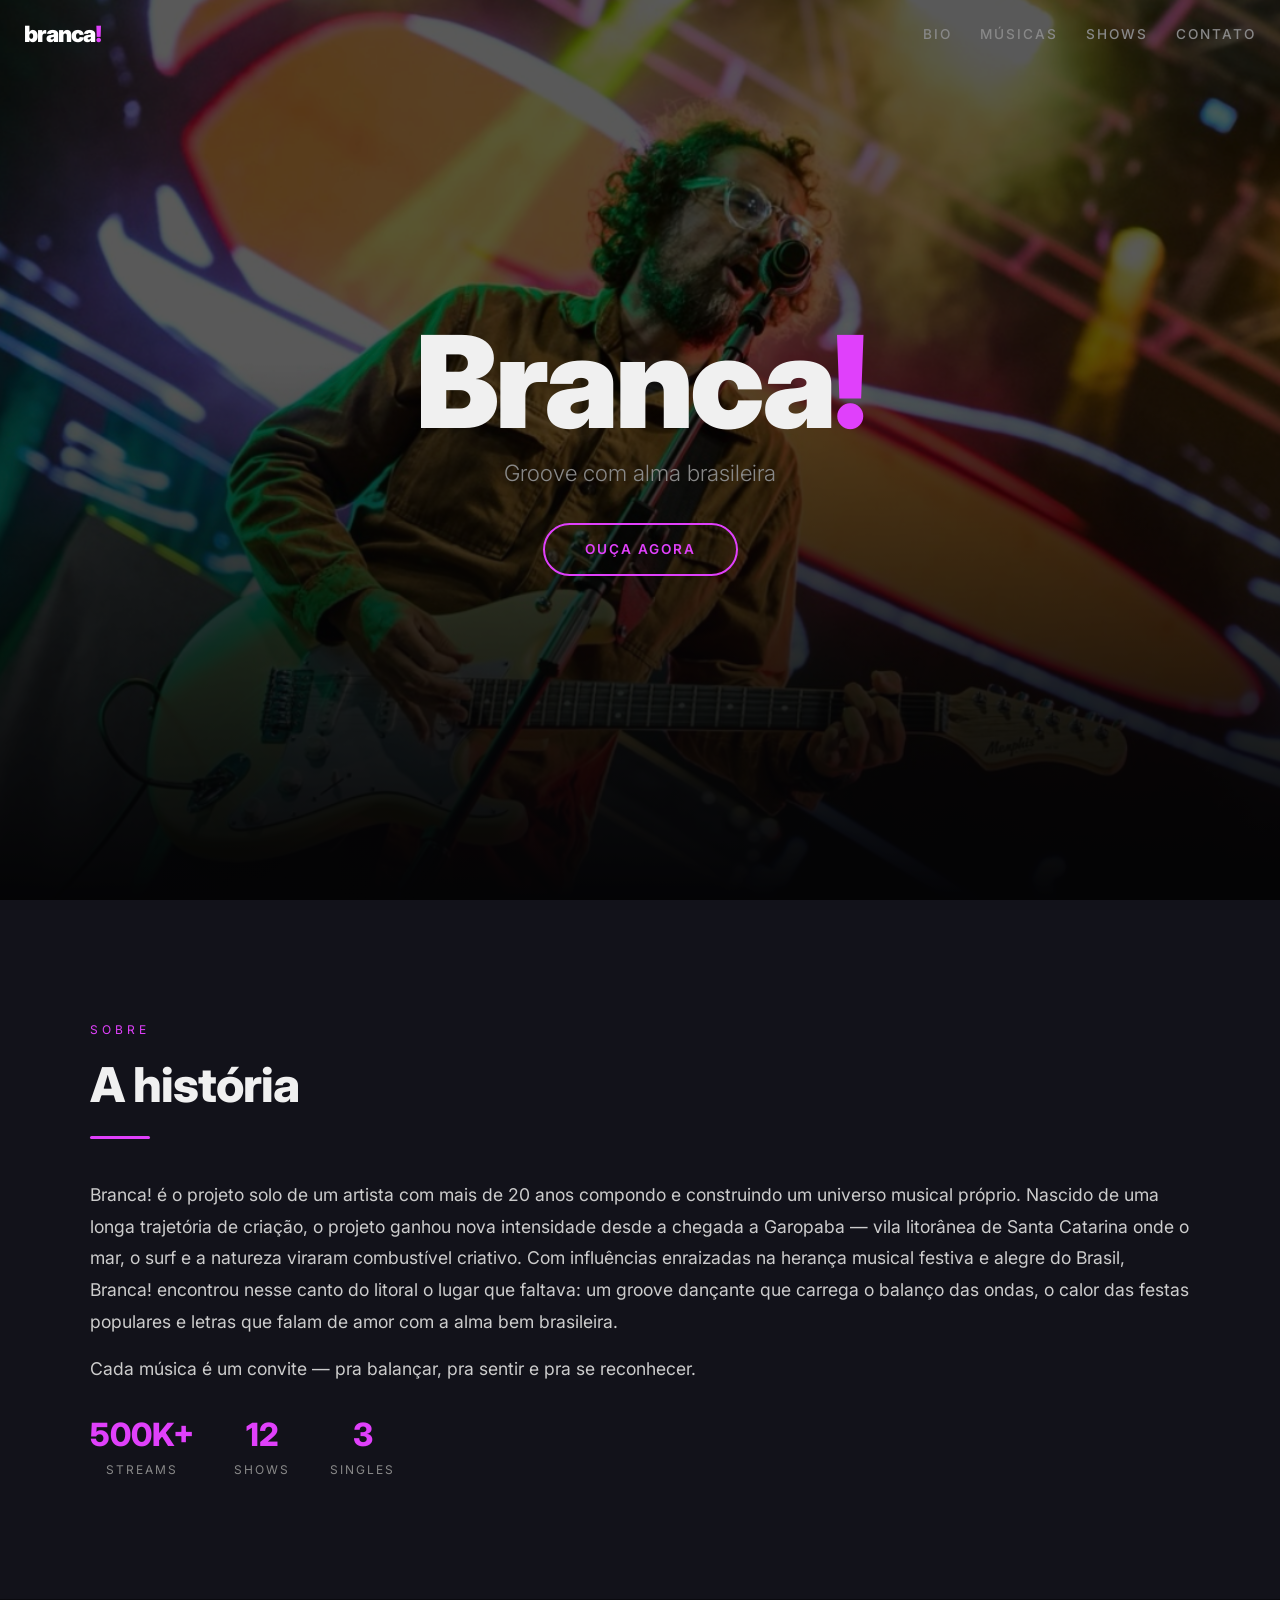
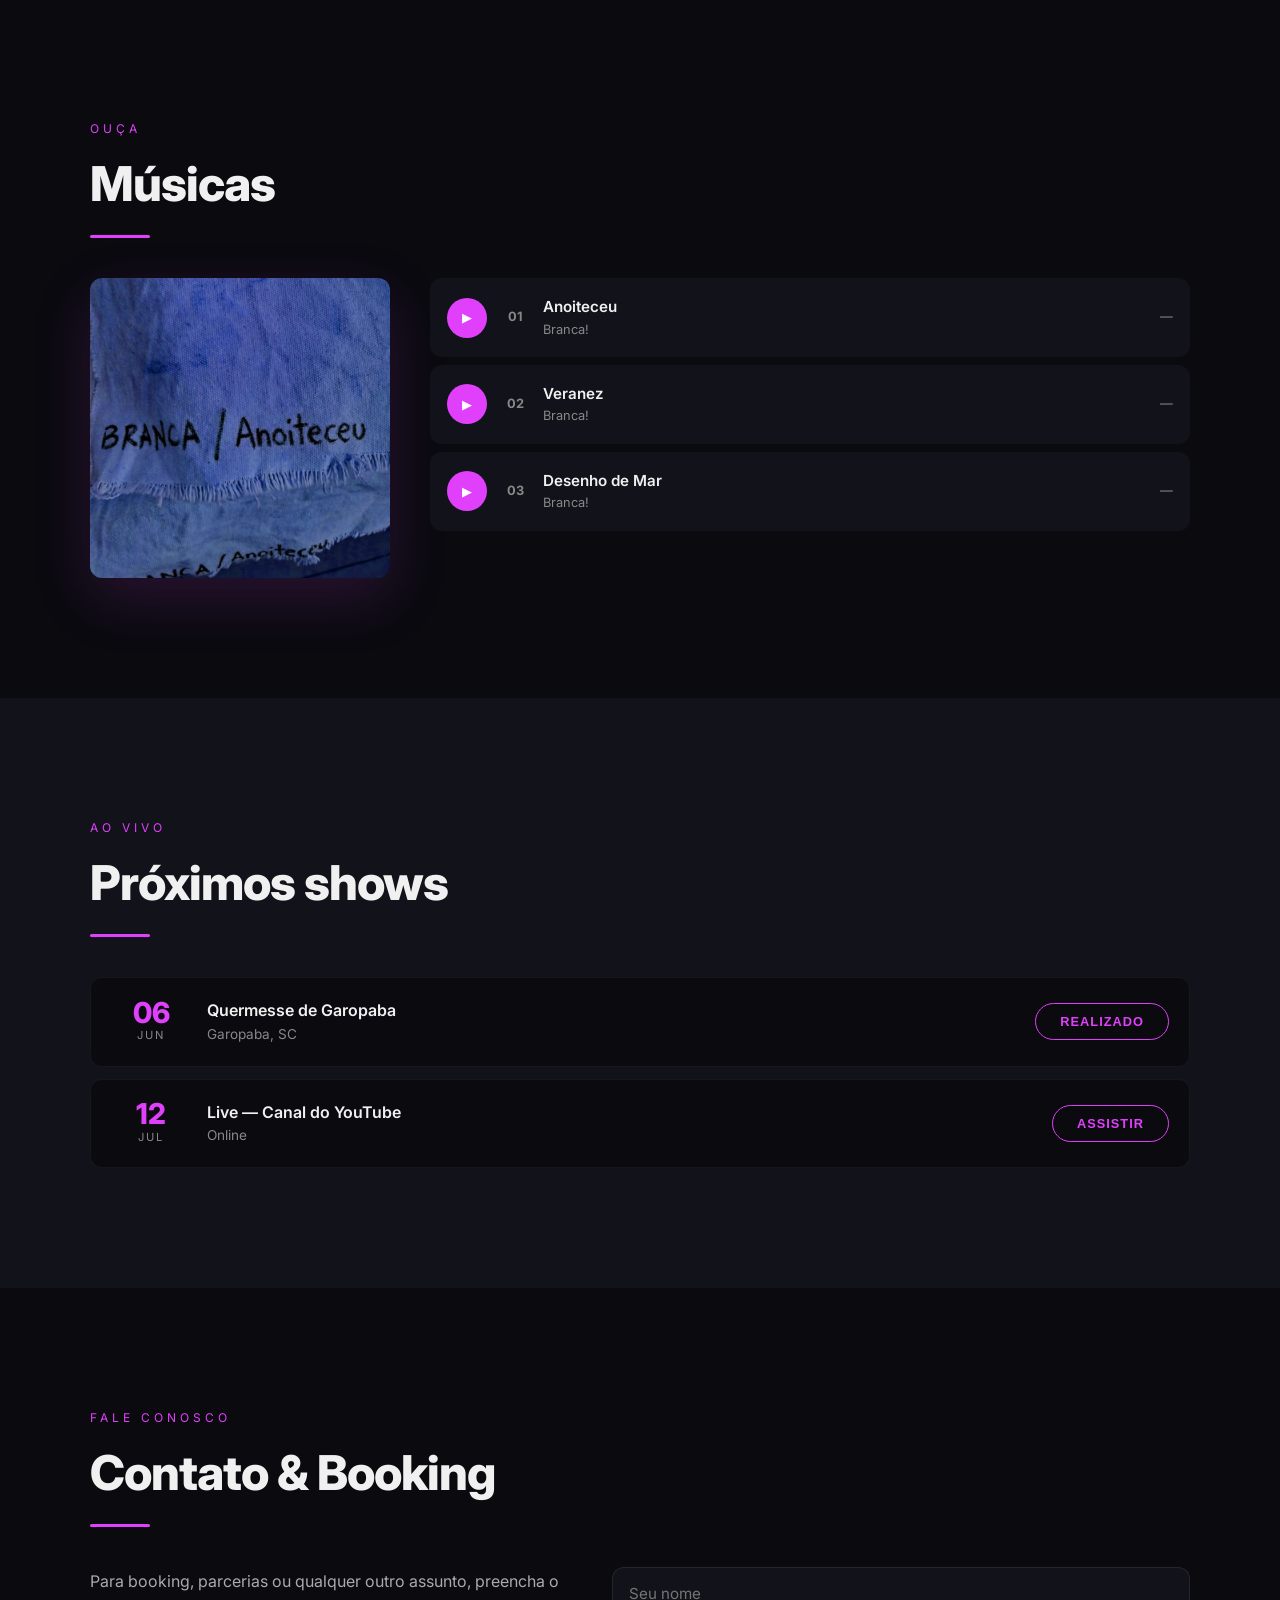
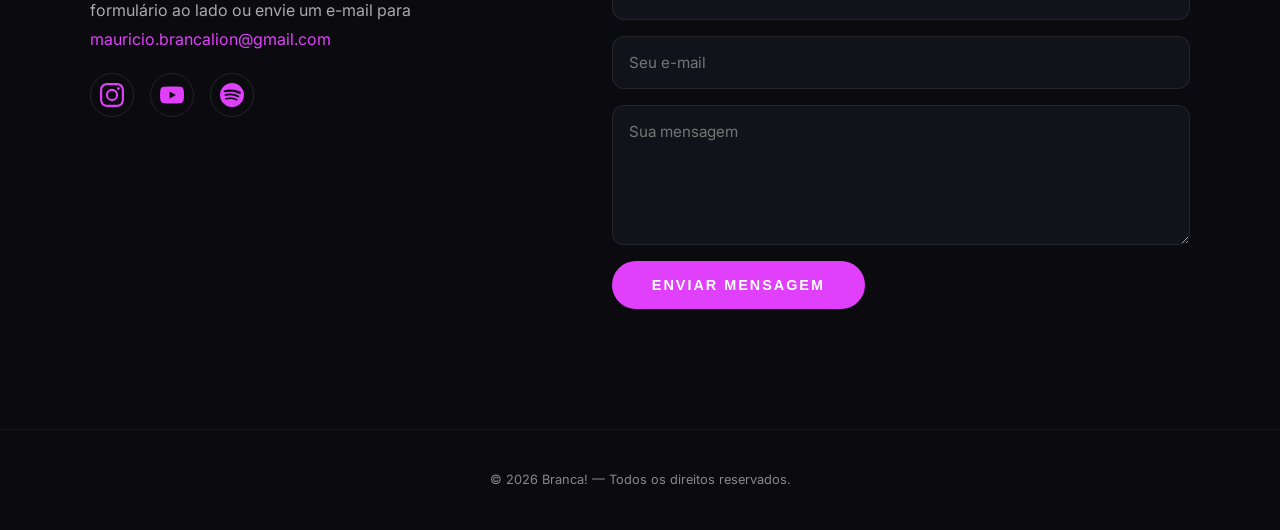
==== commit 2b072f12: "Add files via upload" ====
--- a/index.html
+++ b/index.html
@@ -1,641 +1,295 @@
 <!DOCTYPE html>
 <html lang="pt-BR">
 <head>
-<meta charset="UTF-8">
-<meta name="viewport" content="width=device-width, initial-scale=1.0">
-<meta name="description" content="Mauricio Brancalion — Artista multimídia. Quadrinhos, animação, música, games, design e escrita. Garopaba, Brasil.">
-<meta property="og:title" content="Mauricio Brancalion">
-<meta property="og:description" content="Artista multimídia. Um universo criativo em permanente expansão.">
-<meta property="og:image" content="assets/images/og-image.jpg">
-<title>Mauricio Brancalion</title>
-<link rel="stylesheet" href="assets/css/base.css">
-<style>
-/* ── HERO ─────────────────────────────────────────── */
-#hero {
-  min-height: 100vh;
-  display: grid;
-  grid-template-columns: 1fr 1fr;
-  position: relative;
-  overflow: hidden;
-}
-.hero-bg {
-  position: absolute; inset: 0;
-  background:
-    radial-gradient(ellipse 60% 80% at 70% 50%, rgba(200,150,62,0.06) 0%, transparent 70%),
-    radial-gradient(ellipse 40% 50% at 20% 80%, rgba(158,61,43,0.08) 0%, transparent 60%);
-}
-.hero-grain {
-  position: absolute; inset: 0; opacity: 0.035;
-  background-image: url("data:image/svg+xml,%3Csvg viewBox='0 0 512 512' xmlns='http://www.w3.org/2000/svg'%3E%3Cfilter id='n'%3E%3CfeTurbulence type='fractalNoise' baseFrequency='0.75' numOctaves='4' stitchTiles='stitch'/%3E%3C/filter%3E%3Crect width='100%25' height='100%25' filter='url(%23n)'/%3E%3C/svg%3E");
-  background-size: 256px;
-}
-.hero-left {
-  display: flex; flex-direction: column; justify-content: center;
-  padding: 8rem 4rem 6rem; position: relative; z-index: 2;
-}
-.hero-eyebrow {
-  font-family: var(--mono); font-size: 0.65rem;
-  letter-spacing: 0.25em; text-transform: uppercase;
-  color: var(--amber); margin-bottom: 2rem;
-  opacity: 0; animation: fadeUp 0.8s ease 0.3s forwards;
-}
-.hero-name {
-  font-family: var(--display);
-  font-size: clamp(3.5rem, 7vw, 7rem);
-  line-height: 0.92; letter-spacing: 0.02em; color: var(--paper);
-  opacity: 0; animation: fadeUp 0.8s ease 0.5s forwards;
-}
-.hero-name span { display: block; color: var(--amber); }
-.hero-tagline {
-  margin-top: 2.5rem; font-size: 1.15rem; font-weight: 300;
-  font-style: italic; color: rgba(242,237,230,0.65); max-width: 380px;
-  line-height: 1.7; opacity: 0; animation: fadeUp 0.8s ease 0.7s forwards;
-}
-.hero-cta {
-  margin-top: 3.5rem; display: flex; gap: 1.5rem; align-items: center;
-  opacity: 0; animation: fadeUp 0.8s ease 0.9s forwards;
-}
-.hero-right {
-  position: relative; display: flex;
-  align-items: center; justify-content: center; z-index: 2;
-  padding: 6rem 3rem 4rem 1rem;
-}
-.hero-right-inner {
-  display: grid;
-  grid-template-columns: 1fr 1fr;
-  gap: 3rem;
-  align-items: center;
-  width: 100%;
-}
-.hero-photo-wrap {
-  position: relative;
-  opacity: 0; animation: fadeUp 0.8s ease 0.6s forwards;
-}
-.hero-photo {
-  width: 100%; height: 70vh; max-height: 520px;
-  object-fit: cover; object-position: center top;
-  display: block; filter: grayscale(0.1);
-}
-.hero-photo-ph {
-  width: 100%; height: 70vh; max-height: 520px;
-  background: var(--dim);
-  display: flex; align-items: center; justify-content: center;
-}
-.hero-photo-ph span { font-family: var(--mono); font-size: 0.55rem; color: var(--mid); letter-spacing: 0.1em; text-align:center; line-height:1.8; }
-.hero-photo-frame-tl { position: absolute; top: -10px; left: -10px; width: 40px; height: 40px; border-top: 2px solid var(--amber); border-left: 2px solid var(--amber); opacity: 0.5; }
-.hero-photo-frame-br { position: absolute; bottom: -10px; right: -10px; width: 40px; height: 40px; border-bottom: 2px solid var(--amber); border-right: 2px solid var(--amber); opacity: 0.5; }
-
-.hero-disciplines { display: flex; flex-direction: column; gap: 0.1rem; }
-.discipline-item {
-  font-family: var(--display);
-  font-size: clamp(1.6rem, 2.8vw, 2.8rem);
-  letter-spacing: 0.05em; color: var(--dim);
-  transition: color 0.5s ease, transform 0.5s ease; cursor: default;
-  display: flex; align-items: center; gap: 0.8rem;
-  opacity: 0; animation: slideRight 0.6s ease forwards;
-}
-.discipline-item:nth-child(1){animation-delay:0.6s}
-.discipline-item:nth-child(2){animation-delay:0.75s}
-.discipline-item:nth-child(3){animation-delay:0.9s}
-.discipline-item:nth-child(4){animation-delay:1.05s}
-.discipline-item:nth-child(5){animation-delay:1.2s}
-.discipline-item:nth-child(6){animation-delay:1.35s}
-.discipline-item:nth-child(7){animation-delay:1.5s}
-.discipline-item.lit { color: var(--amber); transform: translateX(10px); }
-.discipline-item.lit .d-num { color: var(--amber); opacity: 1; }
-.d-num {
-  font-family: var(--mono); font-size: 0.55rem;
-  color: transparent; opacity: 0;
-  transition: color 0.5s, opacity 0.5s; min-width: 24px;
-}
-
-/* ── MANIFESTO ────────────────────────────────────── */
-#manifesto { padding: 8rem 4rem; max-width: 900px; margin: 0 auto; text-align: center; }
-.manifesto-text {
-  font-size: clamp(1.4rem, 2.8vw, 2.1rem);
-  font-weight: 300; line-height: 1.7;
-  color: rgba(242,237,230,0.85); font-style: italic;
-}
-.manifesto-text strong { font-style: normal; font-weight: 600; color: var(--paper); }
-.manifesto-sub {
-  margin-top: 3rem; font-family: var(--mono); font-size: 0.8rem;
-  color: var(--mid); letter-spacing: 0.08em; line-height: 2;
-}
-
-/* ── UNIVERSOS ────────────────────────────────────── */
-#universos { padding: 6rem 4rem; }
-.universos-intro {
-  display: grid; grid-template-columns: 1fr 1fr;
-  gap: 4rem; margin-bottom: 5rem; align-items: end;
-}
-.universos-intro h2 {
-  font-family: var(--display); font-size: clamp(3rem, 5vw, 5rem); line-height: 0.95;
-}
-.universos-intro p {
-  font-size: 1rem; font-weight: 300; color: rgba(242,237,230,0.6);
-  line-height: 1.8; font-family: var(--mono);
-}
-.universos-grid {
-  display: grid; grid-template-columns: repeat(3, 1fr);
-  gap: 1px; background: var(--dim);
-}
-.universo-card {
-  background: var(--ink); padding: 3rem 2.5rem;
-  position: relative; overflow: hidden; cursor: none;
-  transition: background 0.4s; text-decoration: none;
-  color: inherit; display: block;
-}
-.universo-card:hover { background: #141210; }
-.universo-card::after {
-  content: ''; position: absolute; bottom: 0; left: 0;
-  height: 3px; width: 0;
-  background: var(--card-color, var(--amber));
-  transition: width 0.4s ease;
-}
-.universo-card:hover::after { width: 100%; }
-.universo-card.wide { grid-column: span 2; }
-.card-num { font-family: var(--mono); font-size: 0.6rem; color: var(--dim); letter-spacing: 0.2em; margin-bottom: 2rem; }
-.card-icon { font-size: 2rem; margin-bottom: 1.5rem; display: block; }
-.card-title {
-  font-family: var(--display); font-size: 2rem; letter-spacing: 0.05em;
-  margin-bottom: 1rem; color: var(--paper); transition: color 0.3s;
-}
-.universo-card:hover .card-title { color: var(--card-color, var(--amber)); }
-.card-desc { font-size: 0.85rem; color: var(--mid); line-height: 1.7; font-weight: 300; max-width: 320px; }
-.card-arrow {
-  position: absolute; bottom: 2.5rem; right: 2.5rem;
-  font-size: 1.2rem; color: var(--dim); transition: transform 0.3s, color 0.3s;
-}
-.universo-card:hover .card-arrow { transform: translate(4px,-4px); color: var(--card-color, var(--amber)); }
-
-/* ── OBRAS ────────────────────────────────────────── */
-#obras { padding: 6rem 4rem; }
-.obras-tabs {
-  display: flex; gap: 0; margin-bottom: 4rem;
-  border-bottom: 1px solid var(--dim); overflow-x: auto;
-  position: relative; z-index: 1;
-}
-.obras-nav-btn {
-  font-family: var(--mono); font-size: 0.65rem; letter-spacing: 0.15em;
-  text-transform: uppercase; padding: 1rem 1.5rem;
-  background: none; border: none; color: var(--mid);
-  cursor: none; transition: color 0.3s;
-  border-bottom: 2px solid transparent; margin-bottom: -1px;
-  white-space: nowrap;
-}
-.obras-nav-btn:hover { color: var(--paper); }
-.obras-nav-btn.active { color: var(--amber); border-bottom-color: var(--amber); }
-.obras-panel { display: none; }
-.obras-panel.active { display: block; }
-.obras-grid {
-  display: grid; grid-template-columns: repeat(auto-fill, minmax(280px, 1fr));
-  gap: 2px; background: var(--dim);
-}
-.obra-card {
-  background: var(--ink); position: relative; overflow: hidden;
-  cursor: none; aspect-ratio: 4/3; display: flex; align-items: flex-end;
-}
-.obra-card img {
-  position: absolute; inset: 0; width: 100%; height: 100%;
-  object-fit: cover; transition: transform 0.5s ease, filter 0.4s;
-  filter: grayscale(0.2);
-}
-.obra-card:hover img { transform: scale(1.04); filter: grayscale(0); }
-.obra-info {
-  position: relative; z-index: 2; padding: 1.5rem;
-  background: linear-gradient(to top, rgba(13,12,10,0.95) 0%, transparent 100%);
-  width: 100%; transform: translateY(6px);
-  transition: transform 0.3s;
-}
-.obra-card:hover .obra-info { transform: translateY(0); }
-.obra-titulo { font-family: var(--display); font-size: 1.2rem; letter-spacing: 0.05em; }
-.obra-ano { font-family: var(--mono); font-size: 0.6rem; color: var(--amber); letter-spacing: 0.15em; margin-top: 0.3rem; }
-.obra-placeholder {
-  position: absolute; inset: 0; background: var(--dim);
-  display: flex; align-items: center; justify-content: center;
-}
-.obra-placeholder-txt { font-family: var(--mono); font-size: 0.65rem; color: var(--mid); letter-spacing: 0.15em; }
-.obras-vazio {
-  padding: 6rem 2rem; text-align: center;
-  font-family: var(--mono); font-size: 0.8rem; color: var(--dim);
-  letter-spacing: 0.1em; line-height: 2.5;
-}
-
-/* ── PROCESSO ─────────────────────────────────────── */
-#processo {
-  padding: 8rem 4rem;
-  background: linear-gradient(180deg, transparent 0%, rgba(200,150,62,0.03) 50%, transparent 100%);
-}
-.processo-inner { max-width: 1100px; margin: 0 auto; }
-.processo-grid { display: grid; grid-template-columns: 1fr 2fr; gap: 6rem; margin-top: 4rem; }
-.processo-sticky { position: sticky; top: 6rem; }
-.processo-sticky h2 { font-family: var(--display); font-size: clamp(2.5rem, 4vw, 4rem); line-height: 0.95; margin-bottom: 1.5rem; }
-.processo-sticky p { font-size: 0.85rem; font-family: var(--mono); color: var(--mid); line-height: 1.8; }
-.processo-items { display: flex; flex-direction: column; }
-.processo-item {
-  padding: 2.5rem 0; border-bottom: 1px solid rgba(58,53,48,0.8);
-  display: grid; grid-template-columns: 80px 1fr; gap: 2rem;
-}
-.processo-item:first-child { border-top: 1px solid rgba(58,53,48,0.8); }
-.pi-num {
-  font-family: var(--display); font-size: 3.5rem;
-  color: rgba(200,150,62,0.15); line-height: 1; transition: color 0.3s;
-}
-.processo-item:hover .pi-num { color: rgba(200,150,62,0.5); }
-.pi-content h3 { font-family: var(--display); font-size: 1.6rem; letter-spacing: 0.05em; margin-bottom: 0.75rem; }
-.pi-content p { font-size: 0.9rem; font-weight: 300; color: var(--mid); line-height: 1.8; }
-
-/* ── SOBRE ────────────────────────────────────────── */
-#sobre { padding: 8rem 4rem; }
-.sobre-inner { max-width: 1100px; margin: 0 auto; display: grid; grid-template-columns: 1fr 1fr; gap: 6rem; align-items: center; }
-.sobre-visual { position: relative; }
-.sobre-photo {
-  width: 100%; aspect-ratio: 3/4; object-fit: cover;
-  filter: grayscale(0.15); display: block;
-}
-.sobre-photo-placeholder {
-  width: 100%; aspect-ratio: 3/4;
-  background: var(--dim); position: relative; overflow: hidden;
-  display: flex; align-items: center; justify-content: center; flex-direction: column; gap: 1rem;
-}
-.sobre-photo-placeholder::before {
-  content: ''; position: absolute; inset: 0;
-  background: linear-gradient(135deg, rgba(200,150,62,0.1) 0%, transparent 50%),
-              linear-gradient(315deg, rgba(158,61,43,0.1) 0%, transparent 50%);
-}
-.photo-label { font-family: var(--mono); font-size: 0.65rem; letter-spacing: 0.2em; color: var(--mid); text-transform: uppercase; text-align: center; line-height: 2; position: relative; }
-.frame-tl { position: absolute; top: -16px; left: -16px; width: 60px; height: 60px; border-top: 2px solid var(--amber); border-left: 2px solid var(--amber); opacity: 0.4; }
-.frame-br { position: absolute; bottom: -16px; right: -16px; width: 60px; height: 60px; border-bottom: 2px solid var(--amber); border-right: 2px solid var(--amber); opacity: 0.4; }
-.sobre-text h2 { font-family: var(--display); font-size: clamp(2.5rem, 4vw, 4rem); line-height: 0.95; margin-bottom: 2rem; }
-.sobre-text p { font-size: 1rem; font-weight: 300; color: rgba(242,237,230,0.7); line-height: 1.85; margin-bottom: 1.5rem; }
-.sobre-tags { display: flex; flex-wrap: wrap; gap: 0.5rem; margin-top: 2rem; }
-.tag {
-  font-family: var(--mono); font-size: 0.6rem; letter-spacing: 0.15em;
-  text-transform: uppercase; padding: 0.4rem 0.9rem;
-  border: 1px solid var(--dim); color: var(--mid);
-  transition: border-color 0.3s, color 0.3s; cursor: none;
-}
-.tag:hover { border-color: var(--amber); color: var(--amber); }
-
-/* ── CONTATO ──────────────────────────────────────── */
-#contato { padding: 8rem 4rem; background: #090807; text-align: center; }
-.contato-inner { max-width: 700px; margin: 0 auto; }
-.contato-inner h2 { font-family: var(--display); font-size: clamp(3rem, 6vw, 6rem); line-height: 0.9; margin-bottom: 2rem; }
-.contato-inner h2 span { color: var(--amber); }
-.contato-inner > p { font-size: 1rem; font-weight: 300; font-style: italic; color: rgba(242,237,230,0.5); margin-bottom: 3rem; }
-.social-links { display: flex; justify-content: center; flex-wrap: wrap; gap: 2.5rem; list-style: none; margin-bottom: 3rem; }
-.social-links a { font-family: var(--mono); font-size: 0.7rem; letter-spacing: 0.12em; text-transform: uppercase; color: var(--mid); text-decoration: none; transition: color 0.3s; }
-.social-links a:hover { color: var(--amber); }
-.contato-email {
-  font-family: var(--display); font-size: clamp(1.2rem, 2.5vw, 2rem);
-  letter-spacing: 0.05em; color: var(--paper); text-decoration: none;
-  border-bottom: 1px solid var(--dim); padding-bottom: 4px;
-  transition: border-color 0.3s, color 0.3s;
-}
-.contato-email:hover { color: var(--amber); border-color: var(--amber); }
-
-/* ── MOBILE ───────────────────────────────────────── */
-@media (max-width: 900px) {
-  #hero { grid-template-columns: 1fr; }
-  .hero-left { padding: 7rem 1.5rem 3rem; }
-  .hero-right { padding: 2rem 1.5rem 4rem; }
-  .hero-disciplines { padding: 0; }
-  #manifesto { padding: 5rem 1.5rem; }
-  #universos { padding: 5rem 1.5rem; }
-  .universos-intro { grid-template-columns: 1fr; gap: 2rem; }
-  .universos-grid { grid-template-columns: 1fr; }
-  .universo-card.wide { grid-column: span 1; }
-  #obras { padding: 5rem 1.5rem; }
-  #processo { padding: 5rem 1.5rem; }
-  .processo-grid { grid-template-columns: 1fr; gap: 3rem; }
-  .processo-sticky { position: static; }
-  #sobre { padding: 5rem 1.5rem; }
-  .sobre-inner { grid-template-columns: 1fr; gap: 3rem; }
-  #contato { padding: 5rem 1.5rem; }
-}
-</style>
+  <meta charset="UTF-8">
+  <meta name="viewport" content="width=device-width, initial-scale=1.0">
+  <title>Branca! — Artista Musical</title>
+  <meta name="description" content="Site oficial de Branca! — música, shows, booking e mais.">
+  <link rel="preconnect" href="https://fonts.googleapis.com">
+  <link href="https://fonts.googleapis.com/css2?family=Inter:wght@300;400;500;600;700;800;900&display=swap" rel="stylesheet">
+  <link rel="stylesheet" href="style.css">
 </head>
 <body>
 
-<div class="cursor" id="cursor"></div>
-<div class="cursor-ring" id="cursorRing"></div>
-
-<nav>
-  <a href="#" class="nav-logo">MAURICIO BRANCALION</a>
-  <ul class="nav-links">
-    <li><a href="#universos">Universos</a></li>
-    <li><a href="#obras">Obras</a></li>
-    <li><a href="#sobre">Sobre</a></li>
+<!-- ===== NAVEGAÇÃO ===== -->
+<nav id="navbar">
+  <a href="#hero" class="nav-logo">branca<span>!</span></a>
+  <ul class="nav-links" id="navLinks">
+    <li><a href="#bio">Bio</a></li>
+    <li><a href="#musicas">Músicas</a></li>
+    <li><a href="#shows">Shows</a></li>
     <li><a href="#contato">Contato</a></li>
   </ul>
+  <button class="menu-toggle" id="menuToggle" aria-label="Menu">
+    <span></span><span></span><span></span>
+  </button>
 </nav>
 
-<!-- ── HERO ── -->
+<!-- ===== HERO ===== -->
 <section id="hero">
   <div class="hero-bg"></div>
-  <div class="hero-grain"></div>
-  <div class="hero-left">
-    <p class="hero-eyebrow">Garopaba, Brasil — Estúdio Brancalion</p>
-    <h1 class="hero-name">
-      Mauricio<br>
-      <span>Brancalion</span>
-    </h1>
-    <p class="hero-tagline">Artista, ilustrador, músico, animador, escritor. Um universo criativo em permanente expansão.</p>
-    <div class="hero-cta">
-      <a href="#universos" class="btn-primary">Explorar universos</a>
-      <a href="#sobre" class="btn-ghost">Sobre o artista</a>
-    </div>
-  </div>
-  <div class="hero-right">
-    <div class="hero-right-inner">
-      <div class="hero-photo-wrap">
-        <img src="images/artista.jpg" alt="Mauricio Brancalion" class="hero-photo"
-          onerror="this.style.display='none';document.getElementById('hero-photo-ph').style.display='flex'">
-        <div class="hero-photo-ph" id="hero-photo-ph" style="display:none">
-          <span>sua<br>foto<br>aqui</span>
-        </div>
-        <div class="hero-photo-frame-tl"></div>
-        <div class="hero-photo-frame-br"></div>
-      </div>
-      <div class="hero-disciplines">
-        <div class="discipline-item"><span class="d-num">01</span>Quadrinhos</div>
-        <div class="discipline-item"><span class="d-num">02</span>Animação</div>
-        <div class="discipline-item"><span class="d-num">03</span>Ilustração</div>
-        <div class="discipline-item"><span class="d-num">04</span>Música</div>
-        <div class="discipline-item"><span class="d-num">05</span>Games</div>
-        <div class="discipline-item"><span class="d-num">06</span>Apps</div>
-        <div class="discipline-item"><span class="d-num">07</span>Design</div>
-      </div>
-    </div>
-  </div>
-</section>
-
-<div class="divider"></div>
-
-<!-- ── MANIFESTO ── -->
-<section id="manifesto">
-  <div class="section-label">Manifesto</div>
-  <p class="manifesto-text reveal">
-    Não existe fronteira entre as artes —
-    existe o <strong>artista que a atravessa</strong>.<br>
-    Cada disciplina alimenta a outra.
-    O traço informa a animação,<br>
-    a música guia o ritmo visual,
-    a história sustenta o game.<br>
-    Tudo é <strong>uma linguagem única</strong>.
-  </p>
-  <p class="manifesto-sub reveal">
-    Quadrinhos desde 2001 · Publicado na Folha de São Paulo · Estúdio ativo há mais de 20 anos<br>
-    Garopaba, Santa Catarina — onde o oceano inspira tudo
-  </p>
-</section>
-
-<div class="divider"></div>
-
-<!-- ── UNIVERSOS ── -->
-<section id="universos">
-  <div class="universos-intro reveal">
-    <div>
-      <div class="section-label left">O trabalho</div>
-      <h2>Os<br>Universos</h2>
-    </div>
-    <p>Cada área é um mundo autônomo e ao mesmo tempo parte de um mesmo cosmos criativo. Explore cada dimensão do trabalho.</p>
-  </div>
-  <div class="universos-grid" id="universos-grid">
-    <!-- preenchido via JS -->
-  </div>
-</section>
-
-<div class="divider"></div>
-
-<!-- ── OBRAS ── -->
-<section id="obras">
-  <div class="section-label">Portfólio</div>
-  <div class="universos-intro reveal" style="margin-bottom:3rem">
-    <div><h2>As<br>Obras</h2></div>
-    <p>Uma seleção de trabalhos através de todas as linguagens. Use os filtros para navegar por universo.</p>
-  </div>
-  <div class="obras-tabs" id="obras-nav">
-    <!-- abas preenchidas via JS -->
-  </div>
-  <div id="obras-panels">
-    <!-- painéis preenchidos via JS -->
-  </div>
-</section>
-
-<div class="divider"></div>
-
-<!-- ── PROCESSO ── -->
-<section id="processo">
-  <div class="processo-inner">
-    <div class="processo-grid">
-      <div class="processo-sticky reveal">
-        <div class="section-label left">Método</div>
-        <h2>Como<br>tudo<br>nasce</h2>
-        <p>Um olhar sobre o processo criativo que atravessa todas as linguagens.</p>
-      </div>
-      <div class="processo-items reveal">
-        <div class="processo-item">
-          <div class="pi-num">01</div>
-          <div class="pi-content">
-            <h3>Observação</h3>
-            <p>Tudo começa no cotidiano. Uma conversa, um absurdo urbano, uma onda. O material bruto está sempre ao redor — basta o olhar treinado para capturá-lo.</p>
-          </div>
-        </div>
-        <div class="processo-item">
-          <div class="pi-num">02</div>
-          <div class="pi-content">
-            <h3>Linguagem</h3>
-            <p>A ideia escolhe o suporte. Às vezes é um quadrinho de quatro quadros, às vezes uma animação, às vezes uma canção. A forma serve o conteúdo, nunca o contrário.</p>
-          </div>
-        </div>
-        <div class="processo-item">
-          <div class="pi-num">03</div>
-          <div class="pi-content">
-            <h3>Contaminação</h3>
-            <p>As linguagens se alimentam. O ritmo aprendido na música organiza o quadrinho. O timing da animação enriquece a tira. Nenhum trabalho é isolado.</p>
-          </div>
-        </div>
-        <div class="processo-item">
-          <div class="pi-num">04</div>
-          <div class="pi-content">
-            <h3>Entrega</h3>
-            <p>Cada projeto — autoral ou comercial — carrega o mesmo cuidado e a mesma assinatura. A consistência do olhar é o que define um artista, não a disciplina escolhida.</p>
-          </div>
-        </div>
-      </div>
-    </div>
-  </div>
-</section>
-
-<div class="divider"></div>
-
-<!-- ── SOBRE ── -->
-<section id="sobre">
-  <div class="sobre-inner">
-    <div class="sobre-visual reveal">
-      <div id="sobre-foto-wrapper" style="width:100%;aspect-ratio:3/4;position:relative;">
-        <img src="images/artista.jpg" alt="Mauricio Brancalion" class="sobre-photo"
-          onerror="this.style.display='none';document.getElementById('sobre-foto-ph').style.display='flex'">
-        <div class="sobre-photo-placeholder" id="sobre-foto-ph" style="display:none;position:absolute;inset:0">
-          <div class="photo-label">Adicione aqui<br>sua foto ou<br>ilustração</div>
-        </div>
-      </div>
-      <div class="frame-tl"></div>
-      <div class="frame-br"></div>
-    </div>
-    <div class="sobre-text reveal">
-      <div class="section-label left">Sobre</div>
-      <h2>Artista<br>em<br>Garopaba</h2>
-      <p id="sobre-bio-1">Mauricio Brancalion cria desde sempre. Começou pelas tiras de humor, passou pela animação, chegou aos apps, games e à música — sem nunca abandonar nenhum caminho anterior.</p>
-      <p id="sobre-bio-2">À beira do oceano em Garopaba, Santa Catarina, dirige o Estúdio Brancalion e desenvolve projetos que transitam entre o artesanal e o tecnológico, o popular e o experimental.</p>
-      <p>Fundador da Editora Carayba, dedicada a quadrinhos e literatura com raízes na cultura Tupi-Guarani. Surfista. Observador.</p>
-      <div class="sobre-tags">
-        <span class="tag">Garopaba · SC</span>
-        <span class="tag">Estúdio Brancalion</span>
-        <span class="tag">Editora Carayba</span>
-        <span class="tag">@segundoucomorestes</span>
-        <span class="tag">Desde 2001</span>
-      </div>
-    </div>
-  </div>
-</section>
-
-<!-- ── CONTATO ── -->
+  <div class="hero-content">
+    <h1>Branca<span>!</span></h1>
+    <p class="hero-tagline">Groove com alma brasileira</p>
+    <a href="#musicas" class="hero-cta">Ouça agora</a>
+  </div>
+</section>
+
+<!-- ===== BIO ===== -->
+<section id="bio">
+  <div class="container reveal">
+    <span class="section-label">Sobre</span>
+    <h2>A história</h2>
+    <div class="divider"></div>
+    <div class="bio-grid">
+      <div class="bio-text">
+        <p>Branca! é o projeto solo de um artista com mais de 20 anos compondo e construindo um universo musical próprio. Nascido de uma longa trajetória de criação, o projeto ganhou nova intensidade desde a chegada a Garopaba — vila litorânea de Santa Catarina onde o mar, o surf e a natureza viraram combustível criativo.
+Com influências enraizadas na herança musical festiva e alegre do Brasil, Branca! encontrou nesse canto do litoral o lugar que faltava: um groove dançante que carrega o balanço das ondas, o calor das festas populares e letras que falam de amor com a alma bem brasileira.</p>
+        <p>Cada música é um convite — pra balançar, pra sentir e pra se reconhecer.</p>
+        <div class="bio-stats">
+          <div class="stat"><div class="stat-num">500K+</div><div class="stat-label">Streams</div></div>
+          <div class="stat"><div class="stat-num">12</div><div class="stat-label">Shows</div></div>
+          <div class="stat"><div class="stat-num">3</div><div class="stat-label">Singles</div></div>
+        </div>
+      </div>
+    </div>
+  </div>
+</section>
+
+<!-- ===== MÚSICAS ===== -->
+<section id="musicas">
+  <div class="container reveal">
+    <span class="section-label">Ouça</span>
+    <h2>Músicas</h2>
+    <div class="divider"></div>
+    <div class="music-layout">
+      <div class="album-art"><img src="album-cover.png" alt="Capa do álbum"></div>
+      <div>
+        <div class="tracklist" id="tracklist">
+
+          <div class="track" data-track="1" data-title="Anoiteceu" data-src="Anoiteceu Stereo_mixagem.mp3">
+            <button class="play-btn" aria-label="Play">▶</button>
+            <span class="track-num">01</span>
+            <div class="track-info">
+              <div class="track-title">Anoiteceu</div>
+              <div class="track-artist">Branca!</div>
+            </div>
+            <span class="track-dur">—</span>
+          </div>
+
+          <div class="track" data-track="2" data-title="Veranez" data-src="veranez.mp3">
+            <button class="play-btn" aria-label="Play">▶</button>
+            <span class="track-num">02</span>
+            <div class="track-info">
+              <div class="track-title">Veranez</div>
+              <div class="track-artist">Branca!</div>
+            </div>
+            <span class="track-dur">—</span>
+          </div>
+
+          <div class="track" data-track="3" data-title="Desenho de Mar" data-src="desenho-de-mar.mp3">
+            <button class="play-btn" aria-label="Play">▶</button>
+            <span class="track-num">03</span>
+            <div class="track-info">
+              <div class="track-title">Desenho de Mar</div>
+              <div class="track-artist">Branca!</div>
+            </div>
+            <span class="track-dur">—</span>
+          </div>
+
+        </div>
+        <!-- Player bar -->
+        <div class="player-bar" id="playerBar">
+          <button class="play-btn" id="playerToggle" aria-label="Play/Pause">▶</button>
+          <div class="now-playing">
+            <div class="now-title" id="nowTitle">—</div>
+            <div class="now-artist">Branca!</div>
+            <div class="progress-bar" id="progressBar">
+              <div class="progress-fill" id="progressFill"></div>
+            </div>
+          </div>
+          <span class="track-dur" id="nowDur">0:00</span>
+        </div>
+      </div>
+    </div>
+  </div>
+</section>
+
+<!-- ===== SHOWS ===== -->
+<section id="shows">
+  <div class="container reveal">
+    <span class="section-label">Ao vivo</span>
+    <h2>Próximos shows</h2>
+    <div class="divider"></div>
+    <div class="shows-list">
+      <div class="show-item">
+        <div class="show-date"><div class="show-day">06</div><div class="show-month">Jun</div></div>
+        <div class="show-info"><h3>Quermesse de Garopaba</h3><p>Garopaba, SC</p></div>
+        <button class="btn-ticket" disabled>Realizado</button>
+      </div>
+      <div class="show-item">
+        <div class="show-date"><div class="show-day">12</div><div class="show-month">Jul</div></div>
+        <div class="show-info"><h3>Live — Canal do YouTube</h3><p>Online</p></div>
+        <button class="btn-ticket">Assistir</button>
+      </div>
+    </div>
+  </div>
+</section>
+
+<!-- ===== CONTATO ===== -->
 <section id="contato">
-  <div class="contato-inner reveal">
-    <div class="section-label">Contato</div>
-    <h2>Vamos<br><span>conversar</span></h2>
-    <p>Para projetos, colaborações, palestras ou só para trocar uma ideia.</p>
-    <ul class="social-links" id="social-links">
-      <!-- preenchido via JS -->
-    </ul>
-    <a href="mailto:contato@mauriciobrancalion.com.br" class="contato-email" id="contato-email">
-      contato@mauriciobrancalion.com.br
-    </a>
-  </div>
-</section>
-
+  <div class="container reveal">
+    <span class="section-label">Fale conosco</span>
+    <h2>Contato & Booking</h2>
+    <div class="divider"></div>
+    <div class="contact-grid">
+      <div class="contact-info">
+        <p>Para booking, parcerias ou qualquer outro assunto, preencha o formulário ao lado ou envie um e-mail para <a href="mailto:mauricio.brancalion@gmail.com">mauricio.brancalion@gmail.com</a></p>
+        <div class="social-links">
+          <a href="https://www.instagram.com/mauriciobrancalion" target="_blank" rel="noopener" aria-label="Instagram">
+            <svg xmlns="http://www.w3.org/2000/svg" width="24" height="24" viewBox="0 0 24 24" fill="currentColor"><path d="M12 2.163c3.204 0 3.584.012 4.85.07 1.366.062 2.633.334 3.608 1.308.975.975 1.246 2.242 1.308 3.608.058 1.266.07 1.646.07 4.85s-.012 3.584-.07 4.85c-.062 1.366-.334 2.633-1.308 3.608-.975.975-2.242 1.246-3.608 1.308-1.266.058-1.646.07-4.85.07s-3.584-.012-4.85-.07c-1.366-.062-2.633-.334-3.608-1.308-.975-.975-1.246-2.242-1.308-3.608C2.175 15.584 2.163 15.204 2.163 12s.012-3.584.07-4.85c.062-1.366.334-2.633 1.308-3.608.975-.975 2.242-1.246 3.608-1.308C8.416 2.175 8.796 2.163 12 2.163zm0-2.163C8.741 0 8.332.014 7.052.072 5.197.157 3.355.673 2.014 2.014.673 3.355.157 5.197.072 7.052.014 8.332 0 8.741 0 12c0 3.259.014 3.668.072 4.948.085 1.855.601 3.697 1.942 5.038 1.341 1.341 3.183 1.857 5.038 1.942C8.332 23.986 8.741 24 12 24s3.668-.014 4.948-.072c1.855-.085 3.697-.601 5.038-1.942 1.341-1.341 1.857-3.183 1.942-5.038.058-1.28.072-1.689.072-4.948s-.014-3.668-.072-4.948c-.085-1.855-.601-3.697-1.942-5.038C20.645.673 18.803.157 16.948.072 15.668.014 15.259 0 12 0zm0 5.838a6.162 6.162 0 1 0 0 12.324 6.162 6.162 0 0 0 0-12.324zm0 10.162a4 4 0 1 1 0-8 4 4 0 0 1 0 8zm6.406-11.845a1.44 1.44 0 1 0 0 2.881 1.44 1.44 0 0 0 0-2.881z"/></svg>
+          </a>
+          <a href="https://www.youtube.com/@mauriciobrancalion" target="_blank" rel="noopener" aria-label="YouTube">
+            <svg xmlns="http://www.w3.org/2000/svg" width="24" height="24" viewBox="0 0 24 24" fill="currentColor"><path d="M23.495 6.205a3.007 3.007 0 0 0-2.088-2.088c-1.87-.501-9.396-.501-9.396-.501s-7.507-.01-9.396.501A3.007 3.007 0 0 0 .527 6.205a31.247 31.247 0 0 0-.522 5.805 31.247 31.247 0 0 0 .522 5.783 3.007 3.007 0 0 0 2.088 2.088c1.868.502 9.396.502 9.396.502s7.506 0 9.396-.502a3.007 3.007 0 0 0 2.088-2.088 31.247 31.247 0 0 0 .5-5.783 31.247 31.247 0 0 0-.5-5.805zM9.609 15.601V8.408l6.264 3.602z"/></svg>
+          </a>
+          <a href="https://open.spotify.com/intl-pt/artist/0hDMFi9hC7xFhLczcDM0tz?si=Kcowm-bwRRGkhLsQZmN9Jg" target="_blank" rel="noopener" aria-label="Spotify">
+            <svg xmlns="http://www.w3.org/2000/svg" width="24" height="24" viewBox="0 0 24 24" fill="currentColor"><path d="M12 0C5.4 0 0 5.4 0 12s5.4 12 12 12 12-5.4 12-12S18.66 0 12 0zm5.521 17.34c-.24.359-.66.48-1.021.24-2.82-1.74-6.36-2.101-10.561-1.141-.418.122-.779-.179-.899-.539-.12-.421.18-.78.54-.9 4.56-1.021 8.52-.6 11.64 1.32.42.18.479.659.301 1.02zm1.44-3.3c-.301.42-.841.6-1.262.3-3.239-1.98-8.159-2.58-11.939-1.38-.479.12-1.02-.12-1.14-.6-.12-.48.12-1.021.6-1.141C9.6 9.9 15 10.561 18.72 12.84c.361.181.54.78.241 1.2zm.12-3.36C15.24 8.4 8.82 8.16 5.16 9.301c-.6.179-1.2-.181-1.38-.721-.18-.601.18-1.2.72-1.381 4.26-1.26 11.28-1.02 15.721 1.621.539.3.719 1.02.419 1.56-.299.421-1.02.599-1.559.3z"/></svg>
+          </a>
+        </div>
+      </div>
+      <form class="contact-form" id="contactForm">
+        <input type="text" id="inputNome" name="nome" placeholder="Seu nome" required>
+        <input type="email" id="inputEmail" name="email" placeholder="Seu e-mail" required>
+        <textarea id="inputMsg" name="mensagem" placeholder="Sua mensagem" required></textarea>
+        <button type="submit" class="btn-send">Enviar mensagem</button>
+      </form>
+    </div>
+  </div>
+</section>
+
+<!-- ===== FOOTER ===== -->
 <footer>
-  <p>© <span id="ano"></span> Mauricio Brancalion — Estúdio Brancalion</p>
-  <p>Garopaba, Santa Catarina, Brasil</p>
+  <p>&copy; 2026 Branca! — Todos os direitos reservados.</p>
 </footer>
 
-<script src="assets/js/main.js"></script>
+<!-- Player de áudio real -->
+<audio id="audioPlayer" preload="none"></audio>
+
 <script>
-document.getElementById('ano').textContent = new Date().getFullYear();
-
-// Carrega dados do JSON e popula o site
-fetch('dados.json')
-  .then(r => r.json())
-  .then(data => {
-    // Universos grid
-    const grid = document.getElementById('universos-grid');
-    data.universos.forEach(u => {
-      const a = document.createElement('a');
-      a.href = `obras/${u.id}.html`;
-      a.className = 'universo-card' + (u.destaque ? ' wide' : '');
-      a.style.setProperty('--card-color', u.cor);
-      a.innerHTML = `
-        <div class="card-num">${u.num} — ${u.titulo.split('&')[0].trim()}</div>
-        <div class="card-title">${u.titulo}</div>
-        <p class="card-desc">${u.descricao}</p>
-        <span class="card-arrow">↗</span>`;
-      grid.appendChild(a);
-    });
-
-    // Obras nav + panels
-    const nav = document.getElementById('obras-nav');
-    const panels = document.getElementById('obras-panels');
-
-    data.universos.forEach((u, i) => {
-      // botão
-      const btn = document.createElement('button');
-      btn.className = 'obras-nav-btn' + (i === 0 ? ' active' : '');
-      btn.textContent = u.titulo.split('&')[0].trim().split(' ')[0];
-      btn.dataset.target = u.id;
-      btn.addEventListener('click', () => {
-        document.querySelectorAll('.obras-nav-btn').forEach(b => b.classList.remove('active'));
-        document.querySelectorAll('.obras-panel').forEach(p => p.classList.remove('active'));
-        btn.classList.add('active');
-        document.getElementById('panel-' + u.id).classList.add('active');
-      });
-      nav.appendChild(btn);
-
-      // painel
-      const panel = document.createElement('div');
-      panel.className = 'obras-panel' + (i === 0 ? ' active' : '');
-      panel.id = 'panel-' + u.id;
-
-      const obras = data.obras[u.id] || [];
-      if (obras.length === 0) {
-        panel.innerHTML = `<div class="obras-vazio">
-          Obras em breve.<br>
-          <span style="color:var(--amber)">Use o painel admin para adicionar.</span>
-        </div>`;
-      } else {
-        const g = document.createElement('div');
-        g.className = 'obras-grid';
-        obras.forEach(o => {
-          const card = document.createElement('div');
-          card.className = 'obra-card';
-          card.innerHTML = o.imagem
-            ? `<img src="${o.imagem}" alt="${o.titulo}" loading="lazy">
-               <div class="obra-info">
-                 <div class="obra-titulo">${o.titulo}</div>
-                 <div class="obra-ano">${o.ano}</div>
-               </div>`
-            : `<div class="obra-placeholder">
-                 <span class="obra-placeholder-txt">${o.titulo}</span>
-               </div>
-               <div class="obra-info">
-                 <div class="obra-titulo">${o.titulo}</div>
-                 <div class="obra-ano">${o.ano}</div>
-               </div>`;
-          g.appendChild(card);
-        });
-        panel.appendChild(g);
-      }
-      panels.appendChild(panel);
-    });
-
-    // Redes sociais
-    const sl = document.getElementById('social-links');
-    data.artista.redes.forEach(r => {
-      const li = document.createElement('li');
-      li.innerHTML = `<a href="${r.url}" target="_blank" rel="noopener">${r.handle}</a>`;
-      sl.appendChild(li);
-    });
-
-    // Email
-    const em = document.getElementById('contato-email');
-    em.href = 'mailto:' + data.artista.email;
-    em.textContent = data.artista.email;
-
-    // Foto
-    if (data.artista.foto && data.artista.foto !== 'assets/images/artista.jpg') {
-      const fotoEl = document.getElementById('sobre-foto');
-      fotoEl.outerHTML = `<img src="${data.artista.foto}" alt="Mauricio Brancalion" class="sobre-photo">`;
-    }
-  })
-  .catch(() => console.warn('dados.json não encontrado — usando conteúdo estático.'));
-
-// ── ANIMAÇÃO DAS DISCIPLINAS ─────────────────────────
-(function() {
-  const items = document.querySelectorAll('.discipline-item');
-  if (!items.length) return;
-  let atual = 0;
-  function acender() {
-    items.forEach(el => el.classList.remove('lit'));
-    items[atual].classList.add('lit');
-    atual = (atual + 1) % items.length;
+/* ===== NAV: scroll & mobile menu ===== */
+const nav = document.getElementById('navbar');
+const toggle = document.getElementById('menuToggle');
+const links = document.getElementById('navLinks');
+
+window.addEventListener('scroll', () => {
+  nav.classList.toggle('scrolled', window.scrollY > 50);
+});
+
+toggle.addEventListener('click', () => {
+  links.classList.toggle('open');
+});
+
+links.querySelectorAll('a').forEach(a => {
+  a.addEventListener('click', () => links.classList.remove('open'));
+});
+
+/* ===== NAV: active link on scroll ===== */
+const sections = document.querySelectorAll('section');
+const navAnchors = links.querySelectorAll('a');
+
+window.addEventListener('scroll', () => {
+  let current = '';
+  sections.forEach(s => {
+    if (window.scrollY >= s.offsetTop - 200) current = s.id;
+  });
+  navAnchors.forEach(a => {
+    a.classList.toggle('active', a.getAttribute('href') === '#' + current);
+  });
+});
+
+/* ===== REVEAL on scroll ===== */
+const reveals = document.querySelectorAll('.reveal');
+const revealObs = new IntersectionObserver((entries) => {
+  entries.forEach(e => { if (e.isIntersecting) e.target.classList.add('visible'); });
+}, { threshold: 0.15 });
+reveals.forEach(el => revealObs.observe(el));
+
+/* ===== MUSIC PLAYER (real) ===== */
+const audio = document.getElementById('audioPlayer');
+const tracklist = document.getElementById('tracklist');
+const playerBar = document.getElementById('playerBar');
+const nowTitle = document.getElementById('nowTitle');
+const nowDur = document.getElementById('nowDur');
+const progressFill = document.getElementById('progressFill');
+const progressBar = document.getElementById('progressBar');
+const playerToggle = document.getElementById('playerToggle');
+
+function formatTime(sec) {
+  const m = Math.floor(sec / 60);
+  const s = String(Math.floor(sec % 60)).padStart(2, '0');
+  return `${m}:${s}`;
+}
+
+tracklist.querySelectorAll('.track').forEach(track => {
+  track.addEventListener('click', () => {
+    tracklist.querySelectorAll('.track').forEach(t => t.classList.remove('active'));
+    track.classList.add('active');
+    playerBar.classList.add('visible');
+    nowTitle.textContent = track.dataset.title;
+    audio.src = track.dataset.src;
+    audio.play();
+    playerToggle.textContent = '⏸';
+  });
+});
+
+playerToggle.addEventListener('click', () => {
+  if (audio.paused) {
+    audio.play();
+    playerToggle.textContent = '⏸';
+  } else {
+    audio.pause();
+    playerToggle.textContent = '▶';
   }
-  // Começa depois das animações de entrada
-  setTimeout(() => {
-    acender();
-    setInterval(acender, 1800);
-  }, 2000);
-})();
+});
+
+// Clique na barra de progresso para seek
+progressBar.addEventListener('click', (e) => {
+  if (!audio.duration) return;
+  const rect = progressBar.getBoundingClientRect();
+  const pct = (e.clientX - rect.left) / rect.width;
+  audio.currentTime = pct * audio.duration;
+});
+
+audio.addEventListener('timeupdate', () => {
+  if (audio.duration) {
+    const pct = (audio.currentTime / audio.duration) * 100;
+    progressFill.style.width = pct + '%';
+    nowDur.textContent = formatTime(audio.currentTime) + ' / ' + formatTime(audio.duration);
+  }
+});
+
+audio.addEventListener('ended', () => {
+  playerToggle.textContent = '▶';
+  progressFill.style.width = '0%';
+  nowDur.textContent = '0:00';
+  // Remove active da faixa atual
+  tracklist.querySelectorAll('.track').forEach(t => t.classList.remove('active'));
+});
+
+audio.addEventListener('error', () => {
+  nowTitle.textContent = 'Erro ao carregar áudio';
+});
+
+/* ===== FORMULÁRIO ===== */
+document.getElementById('contactForm').addEventListener('submit', function(e) {
+  e.preventDefault();
+  const nome = document.getElementById('inputNome').value;
+  const email = document.getElementById('inputEmail').value;
+  const msg = document.getElementById('inputMsg').value;
+  const assunto = encodeURIComponent('Contato via site — ' + nome);
+  const corpo = encodeURIComponent('Nome: ' + nome + '\nE-mail: ' + email + '\n\n' + msg);
+  window.location.href = 'mailto:mauricio.brancalion@gmail.com?subject=' + assunto + '&body=' + corpo;
+});
 </script>
 </body>
 </html>
--- a/style.css
+++ b/style.css
@@ -0,0 +1,125 @@
+/* ===== RESET & BASE ===== */
+*,*::before,*::after{margin:0;padding:0;box-sizing:border-box}
+:root{--bg:#0a0a0f;--bg2:#12121a;--bg3:#1a1a25;--text:#f0f0f0;--muted:#888;--accent:#e040fb;--accent2:#ea80fc;--radius:12px;--font:'Inter',system-ui,sans-serif}
+html{scroll-behavior:smooth;font-size:16px}
+body{font-family:var(--font);background:var(--bg);color:var(--text);line-height:1.6;overflow-x:hidden}
+a{color:var(--accent);text-decoration:none;transition:.3s}
+a:hover{color:var(--accent2)}
+img{max-width:100%;display:block}
+section{padding:100px 24px}
+.container{max-width:1100px;margin:0 auto}
+h2{font-size:clamp(2rem,5vw,3rem);font-weight:800;margin-bottom:12px;letter-spacing:-1px}
+.section-label{text-transform:uppercase;font-size:.75rem;letter-spacing:4px;color:var(--accent);margin-bottom:8px;display:block}
+.divider{width:60px;height:3px;background:var(--accent);border-radius:2px;margin-bottom:40px}
+
+/* ===== NAV ===== */
+nav{position:fixed;top:0;left:0;width:100%;z-index:100;padding:16px 24px;display:flex;justify-content:space-between;align-items:center;transition:background .4s,box-shadow .4s}
+nav.scrolled{background:rgba(10,10,15,.92);backdrop-filter:blur(12px);box-shadow:0 2px 20px rgba(0,0,0,.5)}
+.nav-logo{font-size:1.4rem;font-weight:900;letter-spacing:-1px;color:#fff}
+.nav-logo span{color:var(--accent)}
+.nav-links{display:flex;gap:28px;list-style:none}
+.nav-links a{color:var(--muted);font-size:.85rem;font-weight:500;text-transform:uppercase;letter-spacing:2px;position:relative;padding-bottom:4px}
+.nav-links a::after{content:'';position:absolute;bottom:0;left:0;width:0;height:2px;background:var(--accent);transition:.3s}
+.nav-links a:hover,.nav-links a.active{color:#fff}
+.nav-links a:hover::after,.nav-links a.active::after{width:100%}
+.menu-toggle{display:none;flex-direction:column;gap:5px;cursor:pointer;background:none;border:none;padding:4px}
+.menu-toggle span{width:24px;height:2px;background:#fff;transition:.3s}
+
+/* ===== HERO ===== */
+#hero{min-height:100vh;display:flex;align-items:center;justify-content:center;text-align:center;position:relative;overflow:hidden;padding:0 24px}
+.hero-bg{position:absolute;inset:0;background:url('hero-bg.png') center/cover;filter:brightness(.35)}
+.hero-bg::after{content:'';position:absolute;inset:0;background:linear-gradient(transparent 40%,var(--bg))}
+.hero-content{position:relative;z-index:2}
+.hero-content h1{font-size:clamp(3.5rem,12vw,8rem);font-weight:900;letter-spacing:-4px;line-height:.9;margin-bottom:16px}
+.hero-content h1 span{color:var(--accent);display:inline-block;animation:glow 3s ease-in-out infinite alternate}
+.hero-tagline{font-size:clamp(1rem,2.5vw,1.4rem);color:var(--muted);font-weight:300;margin-bottom:32px}
+.hero-cta{display:inline-block;padding:14px 40px;border:2px solid var(--accent);color:var(--accent);border-radius:50px;font-weight:600;text-transform:uppercase;letter-spacing:2px;font-size:.85rem;transition:.3s}
+.hero-cta:hover{background:var(--accent);color:var(--bg);box-shadow:0 0 30px rgba(224,64,251,.4)}
+@keyframes glow{from{text-shadow:0 0 20px rgba(224,64,251,.2)}to{text-shadow:0 0 40px rgba(224,64,251,.5)}}
+
+/* ===== BIO ===== */
+#bio{background:var(--bg2)}
+.bio-grid{display:grid;grid-template-columns:1fr;gap:40px;align-items:center}
+.bio-text p{font-size:1.1rem;color:#ccc;line-height:1.8;margin-bottom:16px}
+.bio-stats{display:flex;gap:40px;margin-top:24px}
+.stat{text-align:center}
+.stat-num{font-size:2rem;font-weight:800;color:var(--accent)}
+.stat-label{font-size:.75rem;text-transform:uppercase;letter-spacing:2px;color:var(--muted)}
+
+/* ===== MUSIC ===== */
+#musicas{background:var(--bg)}
+.music-layout{display:grid;grid-template-columns:1fr;gap:40px;align-items:start}
+.album-art{border-radius:var(--radius);overflow:hidden;box-shadow:0 20px 60px rgba(224,64,251,.15);aspect-ratio:1;max-width:350px;margin:0 auto}
+.album-art img{width:100%;height:100%;object-fit:cover;transition:.5s}
+.album-art:hover img{transform:scale(1.05)}
+.tracklist{display:flex;flex-direction:column;gap:8px}
+.track{display:flex;align-items:center;gap:16px;padding:16px;border-radius:var(--radius);background:var(--bg2);cursor:pointer;transition:.3s;border:1px solid transparent}
+.track:hover,.track.active{border-color:var(--accent);background:var(--bg3)}
+.track-num{font-size:.8rem;color:var(--muted);width:24px;text-align:center;font-weight:700}
+.track-info{flex:1}
+.track-title{font-weight:600;font-size:.95rem}
+.track-artist{font-size:.8rem;color:var(--muted)}
+.track-dur{font-size:.8rem;color:var(--muted)}
+.play-btn{width:40px;height:40px;border-radius:50%;border:none;background:var(--accent);color:#fff;cursor:pointer;display:flex;align-items:center;justify-content:center;transition:.3s;flex-shrink:0}
+.play-btn:hover{transform:scale(1.1);box-shadow:0 0 20px rgba(224,64,251,.4)}
+.player-bar{margin-top:24px;padding:20px;background:var(--bg2);border-radius:var(--radius);display:none;align-items:center;gap:16px}
+.player-bar.visible{display:flex}
+.player-bar .now-playing{flex:1}
+.player-bar .now-title{font-weight:600;font-size:.9rem}
+.player-bar .now-artist{font-size:.75rem;color:var(--muted)}
+.progress-bar{width:100%;height:4px;background:var(--bg3);border-radius:2px;margin-top:8px;overflow:hidden}
+.progress-fill{height:100%;width:0;background:var(--accent);border-radius:2px;transition:width .3s}
+
+/* ===== SHOWS ===== */
+#shows{background:var(--bg2)}
+.shows-list{display:flex;flex-direction:column;gap:12px}
+.show-item{display:grid;grid-template-columns:80px 1fr auto;gap:16px;align-items:center;padding:20px;background:var(--bg);border-radius:var(--radius);border:1px solid rgba(255,255,255,.05);transition:.3s}
+.show-item:hover{border-color:var(--accent);transform:translateY(-2px)}
+.show-date{text-align:center}
+.show-day{font-size:1.8rem;font-weight:800;line-height:1;color:var(--accent)}
+.show-month{font-size:.7rem;text-transform:uppercase;letter-spacing:2px;color:var(--muted)}
+.show-info h3{font-size:1rem;font-weight:600}
+.show-info p{font-size:.85rem;color:var(--muted)}
+.btn-ticket{padding:10px 24px;background:transparent;border:1px solid var(--accent);color:var(--accent);border-radius:50px;font-size:.8rem;font-weight:600;text-transform:uppercase;letter-spacing:1px;cursor:pointer;transition:.3s}
+.btn-ticket:hover{background:var(--accent);color:#fff}
+
+/* ===== CONTATO ===== */
+#contato{background:var(--bg)}
+.contact-grid{display:grid;grid-template-columns:1fr;gap:40px}
+.contact-info p{color:#aaa;font-size:1rem;margin-bottom:20px;line-height:1.8}
+.social-links{display:flex;gap:16px}
+.social-links a{width:44px;height:44px;border-radius:50%;border:1px solid rgba(255,255,255,.1);display:flex;align-items:center;justify-content:center;transition:.3s;font-size:1.1rem}
+.social-links a:hover{border-color:var(--accent);background:rgba(224,64,251,.1)}
+.contact-form{display:flex;flex-direction:column;gap:16px}
+.contact-form input,.contact-form textarea{padding:16px;background:var(--bg2);border:1px solid rgba(255,255,255,.08);border-radius:var(--radius);color:#fff;font-family:var(--font);font-size:.95rem;transition:.3s;outline:none}
+.contact-form input:focus,.contact-form textarea:focus{border-color:var(--accent)}
+.contact-form textarea{min-height:140px;resize:vertical}
+.btn-send{padding:16px 40px;background:var(--accent);color:#fff;border:none;border-radius:50px;font-size:.9rem;font-weight:700;text-transform:uppercase;letter-spacing:2px;cursor:pointer;transition:.3s;align-self:flex-start}
+.btn-send:hover{background:var(--accent2);box-shadow:0 0 30px rgba(224,64,251,.3)}
+
+/* ===== FOOTER ===== */
+footer{text-align:center;padding:40px 24px;border-top:1px solid rgba(255,255,255,.05);color:var(--muted);font-size:.8rem}
+
+/* ===== ANIMATIONS ===== */
+.reveal{opacity:0;transform:translateY(30px);transition:opacity .8s,transform .8s}
+.reveal.visible{opacity:1;transform:none}
+
+/* ===== RESPONSIVE ===== */
+@media(min-width:768px){
+  .bio-grid{grid-template-columns:1fr}
+  .music-layout{grid-template-columns:300px 1fr}
+  .contact-grid{grid-template-columns:1fr 1.2fr}
+  .show-item{grid-template-columns:80px 1fr auto}
+}
+@media(min-width:1024px){
+  section{padding:120px 40px}
+}
+@media(max-width:767px){
+  .nav-links{position:fixed;top:0;right:-100%;width:70%;height:100vh;background:var(--bg2);flex-direction:column;padding:80px 40px;gap:24px;transition:.4s}
+  .nav-links.open{right:0}
+  .menu-toggle{display:flex}
+  .show-item{grid-template-columns:60px 1fr;gap:12px}
+  .btn-ticket{grid-column:1/-1;margin-top:4px;text-align:center}
+  .bio-stats{gap:24px}
+  .album-art{max-width:250px}
+}
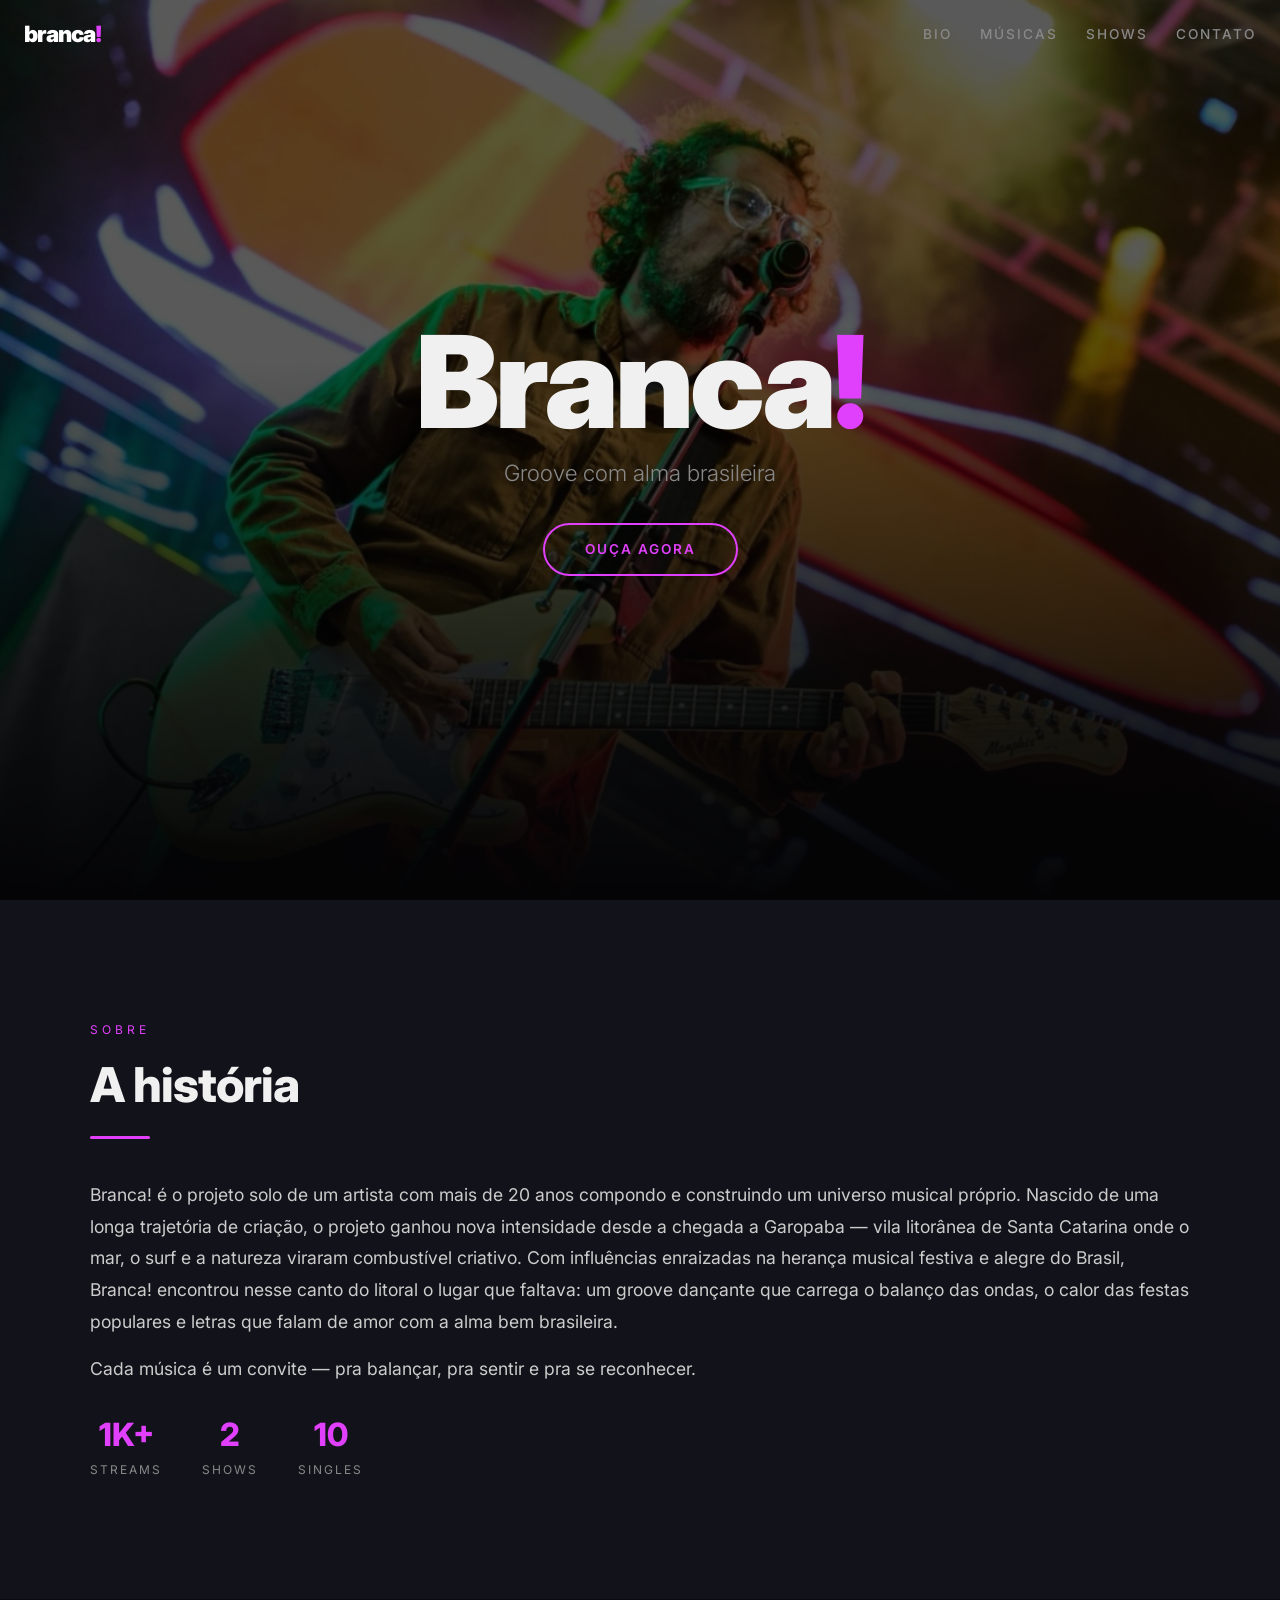
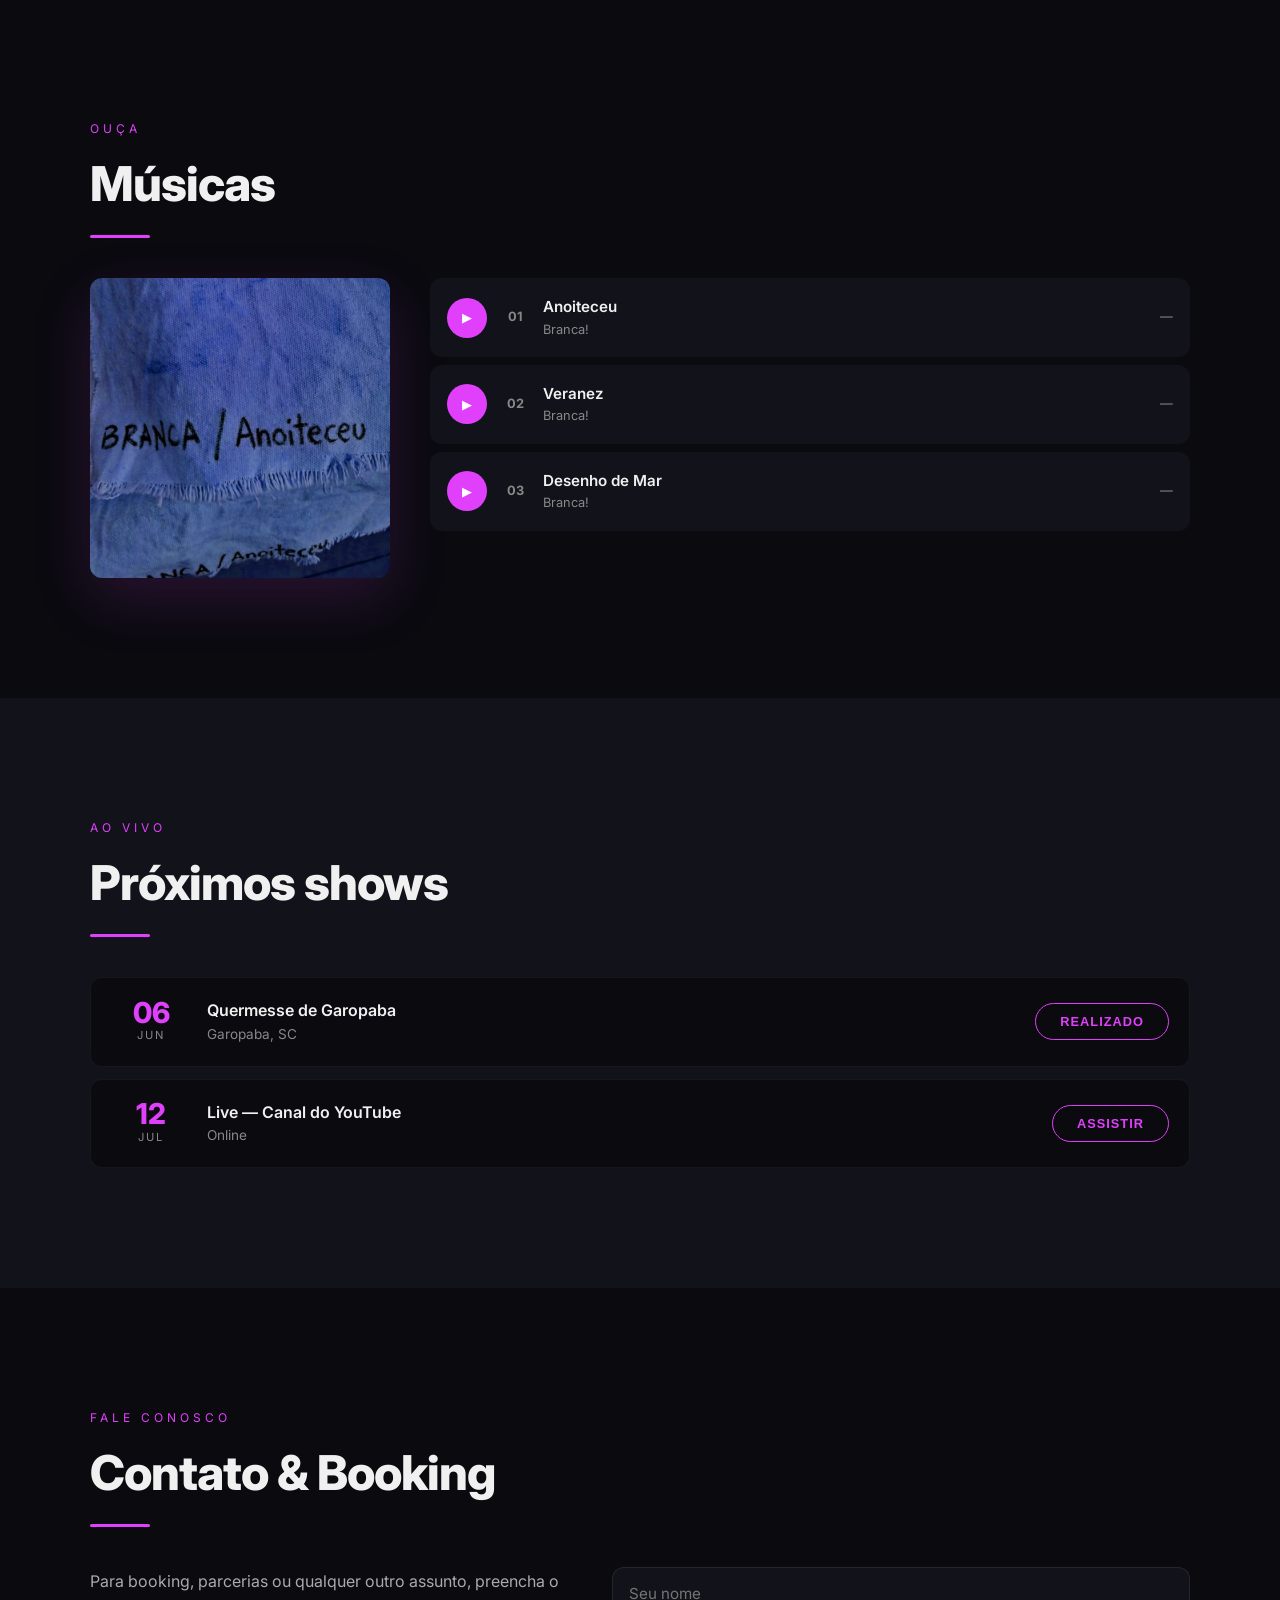
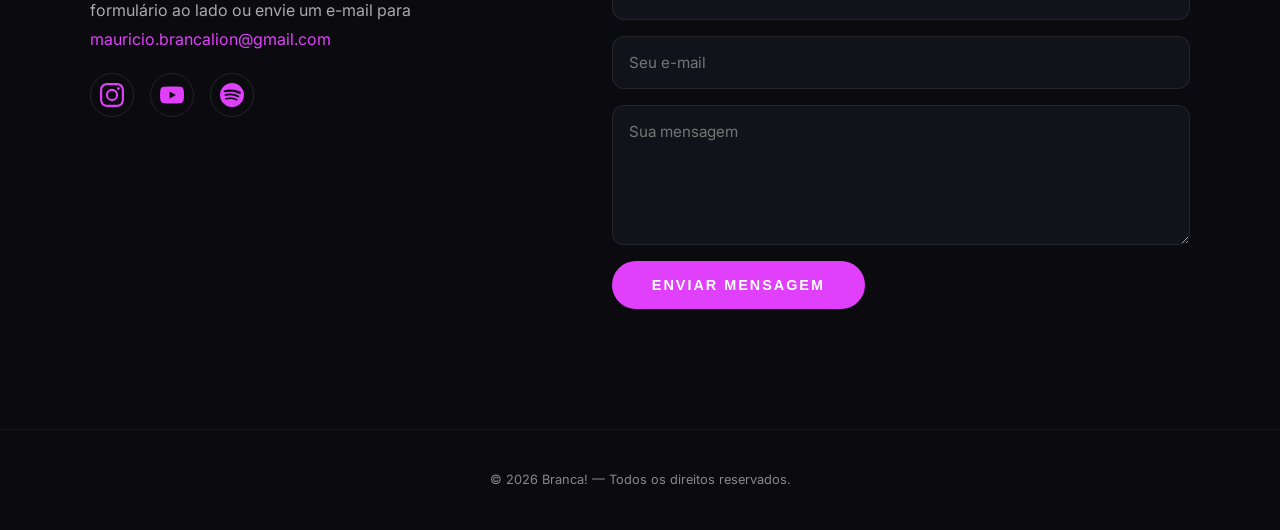
==== commit 1d62423d: "Add files via upload" ====
--- a/index.html
+++ b/index.html
@@ -47,9 +47,9 @@
 Com influências enraizadas na herança musical festiva e alegre do Brasil, Branca! encontrou nesse canto do litoral o lugar que faltava: um groove dançante que carrega o balanço das ondas, o calor das festas populares e letras que falam de amor com a alma bem brasileira.</p>
         <p>Cada música é um convite — pra balançar, pra sentir e pra se reconhecer.</p>
         <div class="bio-stats">
-          <div class="stat"><div class="stat-num">500K+</div><div class="stat-label">Streams</div></div>
-          <div class="stat"><div class="stat-num">12</div><div class="stat-label">Shows</div></div>
-          <div class="stat"><div class="stat-num">3</div><div class="stat-label">Singles</div></div>
+          <div class="stat"><div class="stat-num">1K+</div><div class="stat-label">Streams</div></div>
+          <div class="stat"><div class="stat-num">2</div><div class="stat-label">Shows</div></div>
+          <div class="stat"><div class="stat-num">10</div><div class="stat-label">Singles</div></div>
         </div>
       </div>
     </div>
